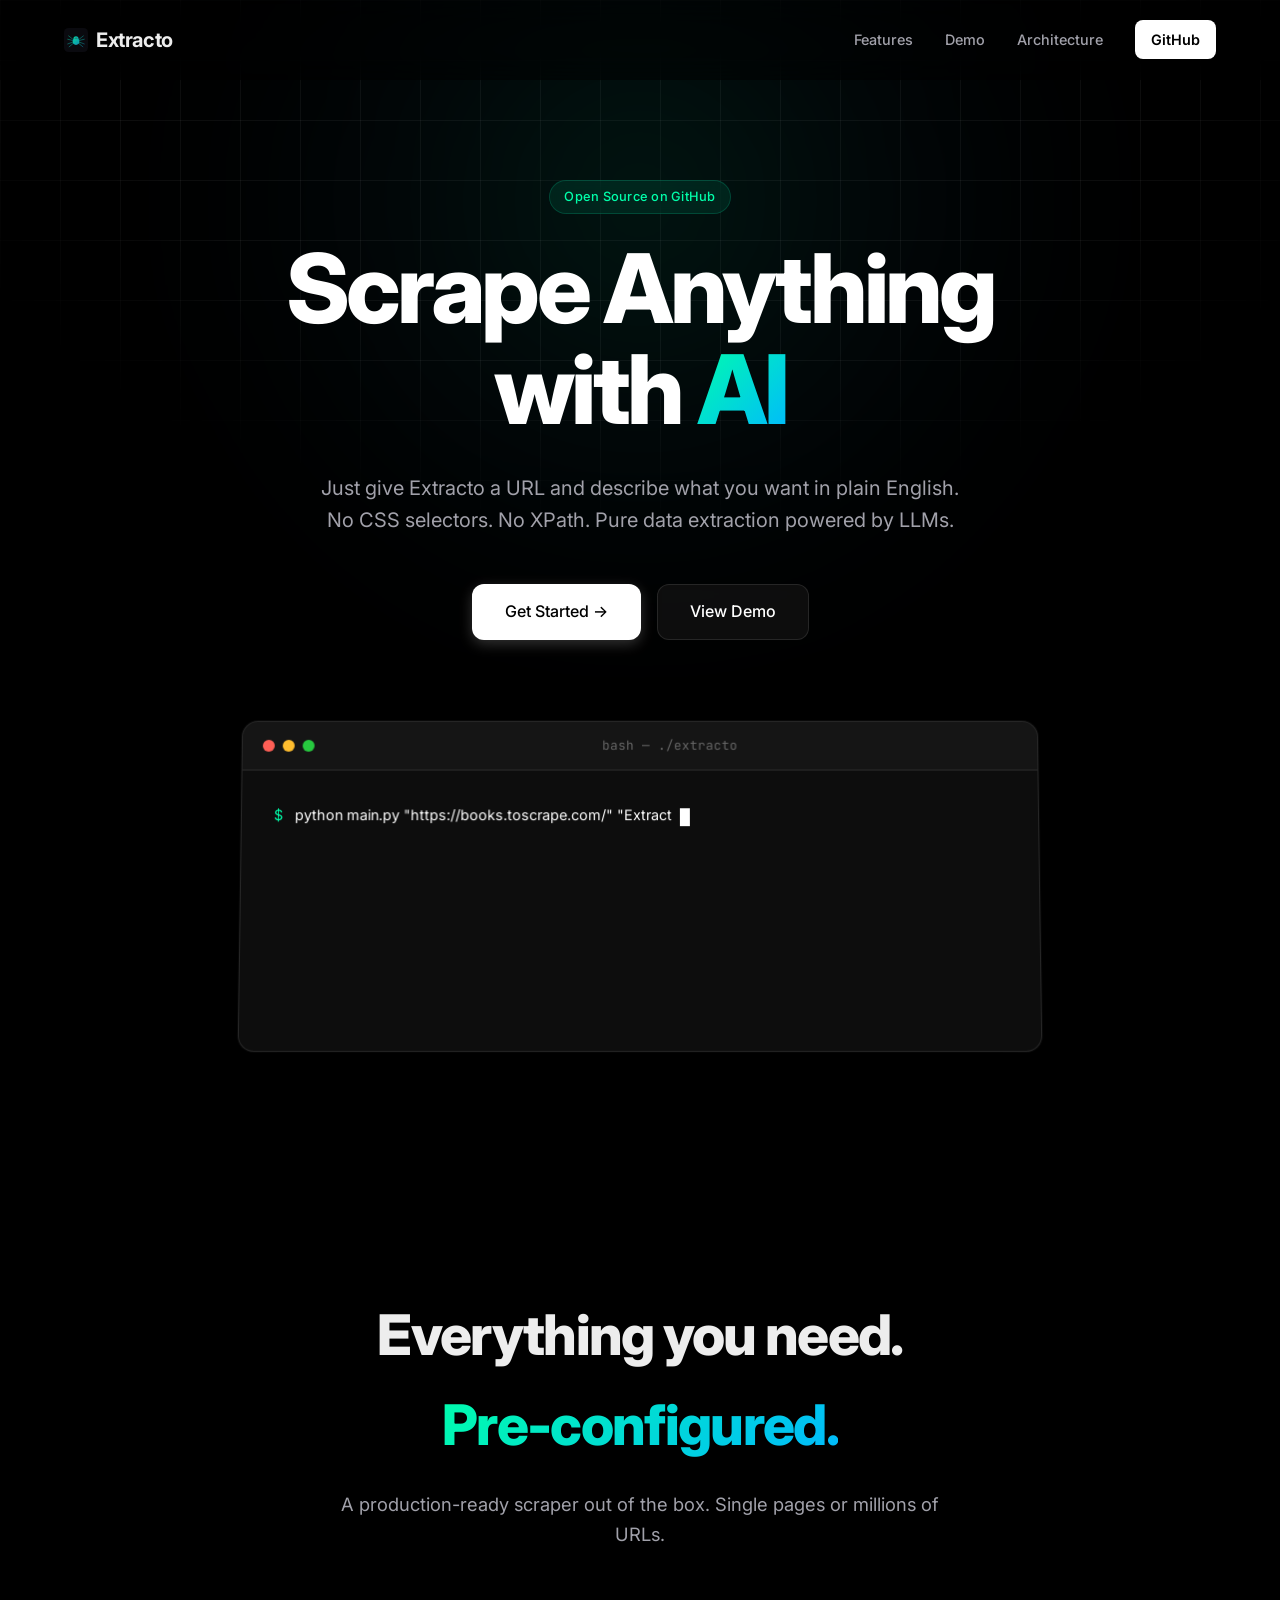
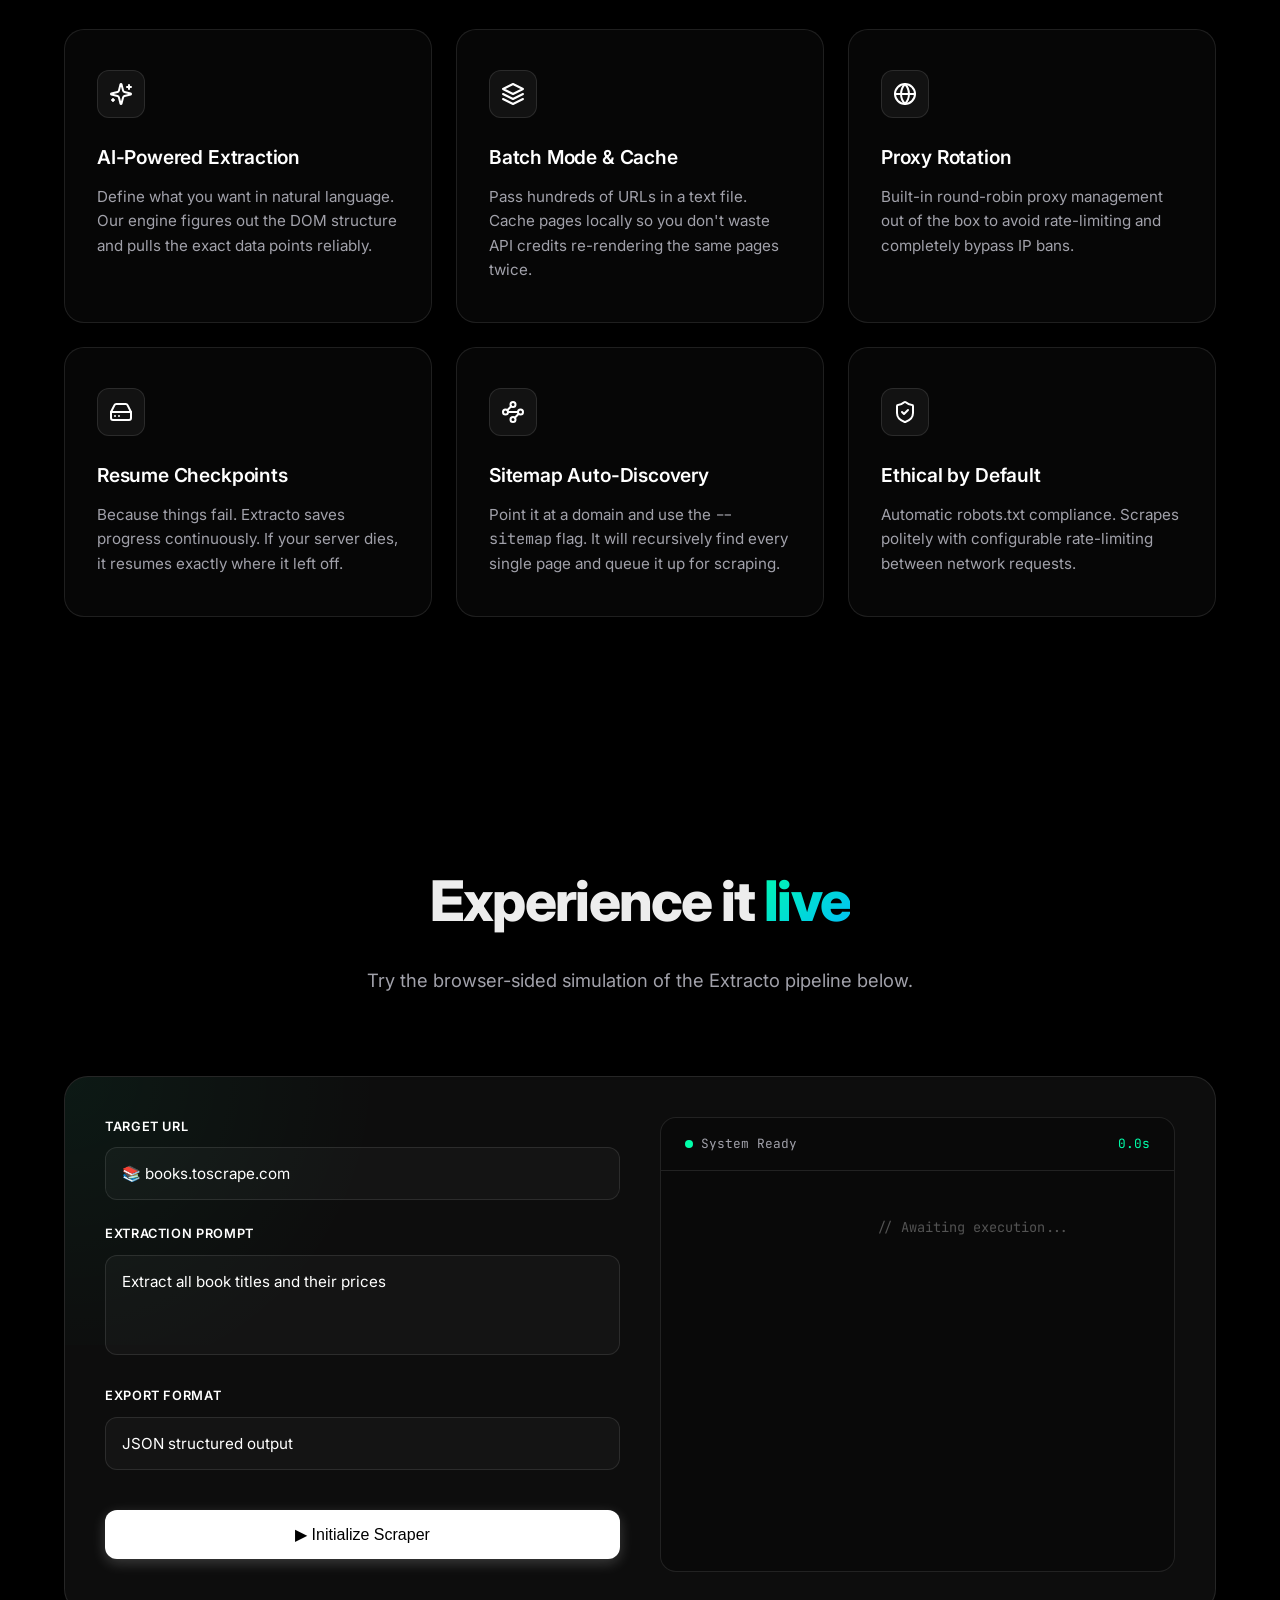
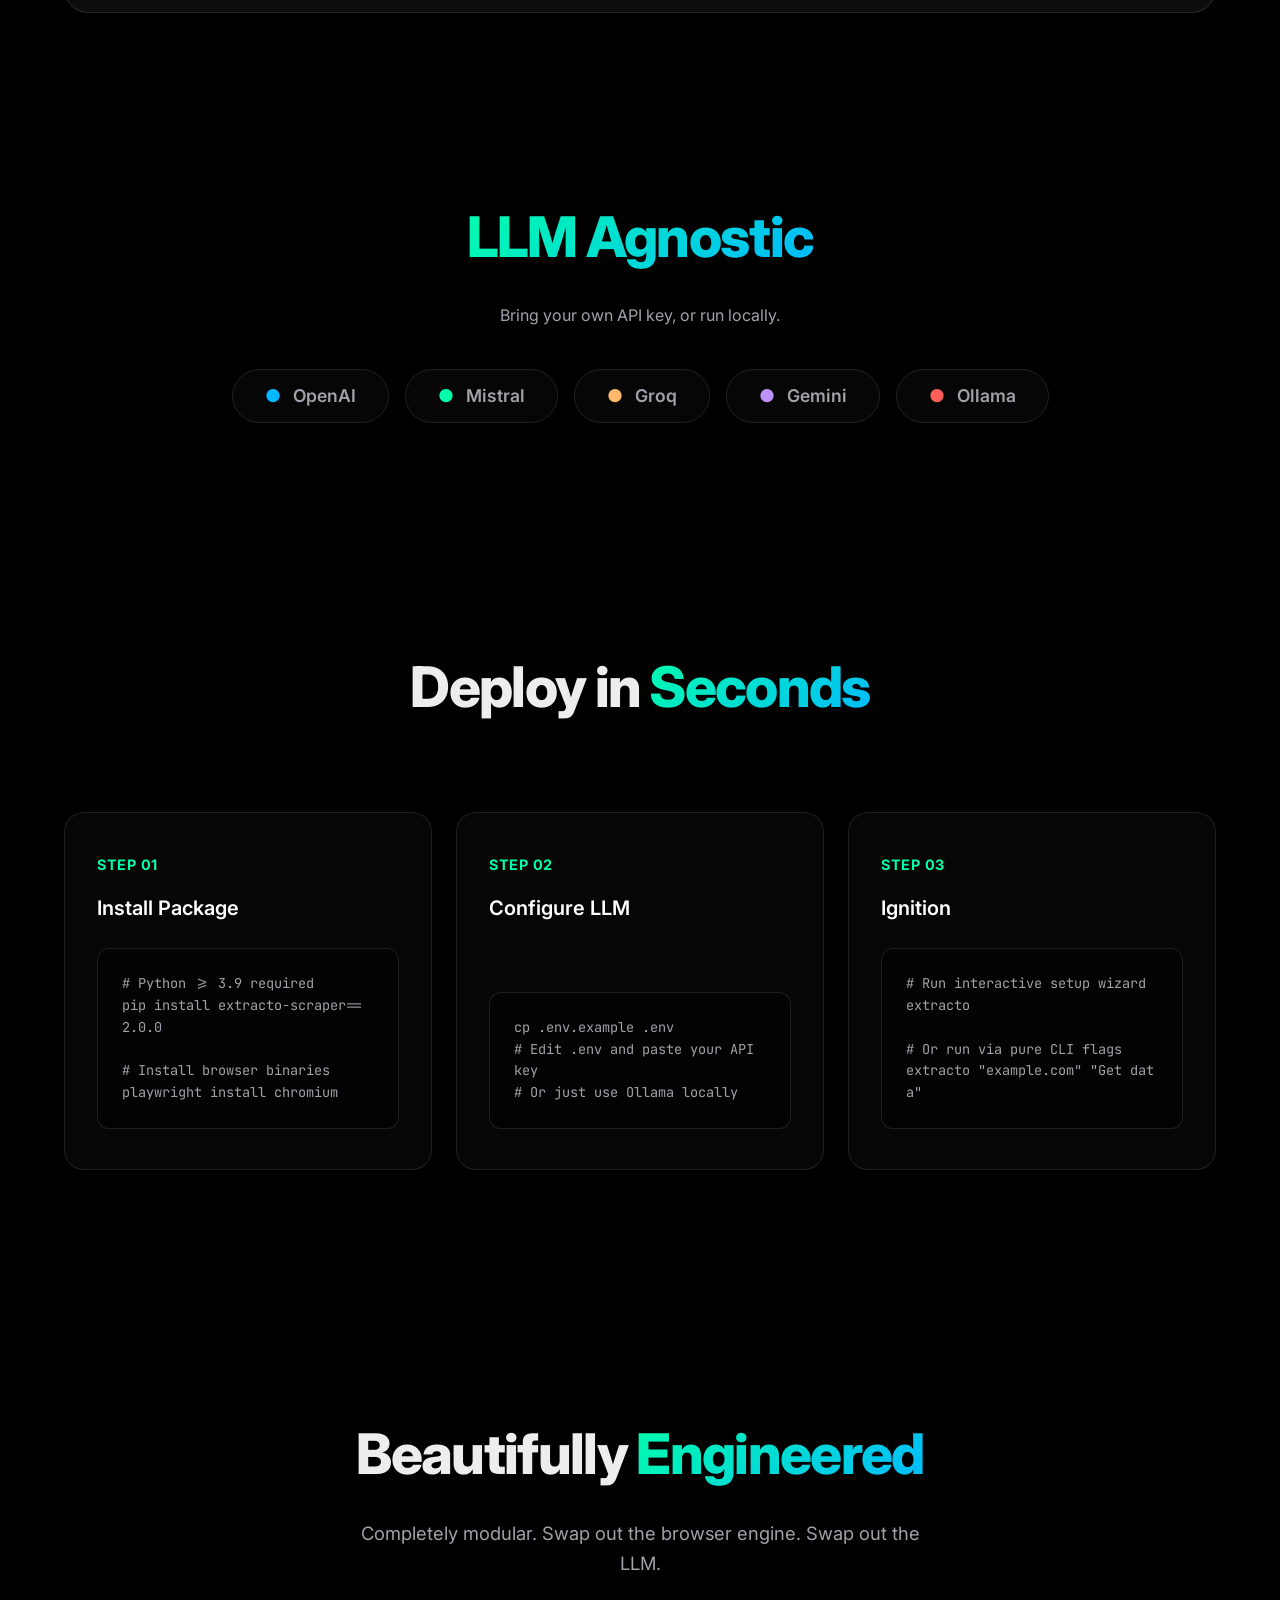
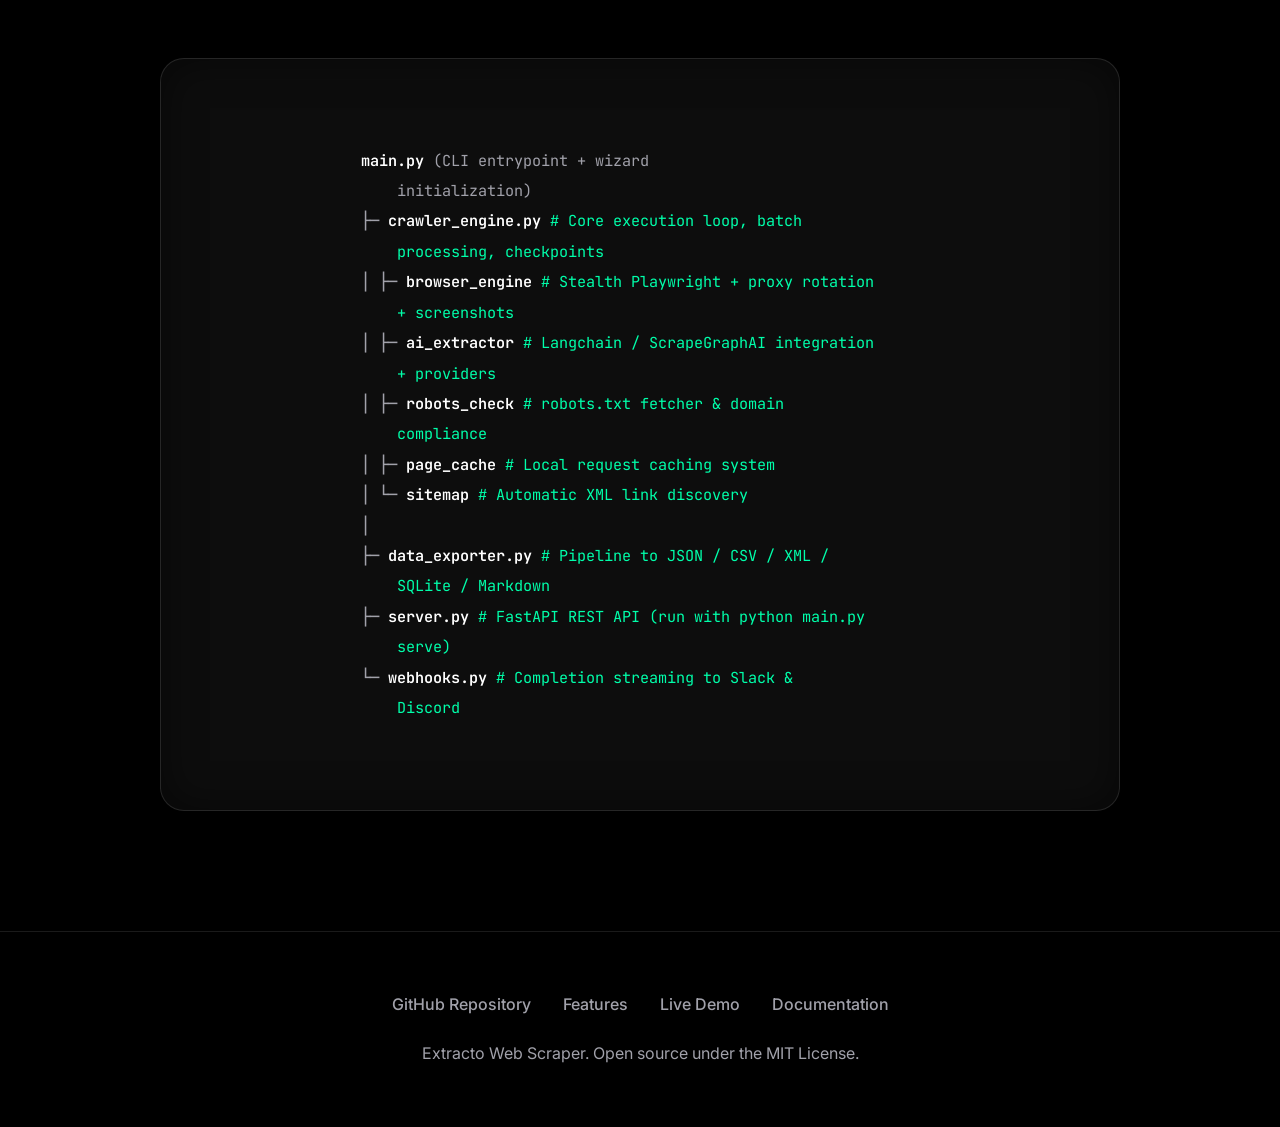
==== docs/index.html @ 662e186b "docs: use exact version pip pin and update PyPI docs" ====
<!DOCTYPE html>
<html lang="en">

<head>
    <meta charset="UTF-8">
    <meta name="viewport" content="width=device-width, initial-scale=1.0">
    <title>Extracto — Scrape Anything with AI</title>
    <meta name="description" content="AI-powered web scraper. Give it a URL and tell it what data you want.">
    <link rel="stylesheet" href="style.css">
    <link rel="icon" href="favicon.svg" type="image/svg+xml">
</head>

<body>

    <!-- Animated BG Matrix -->
    <div class="bg-grid"></div>

    <!-- ═══ NAV ═══ -->
    <nav class="nav" id="nav">
        <div class="container">
            <div class="nav-logo">
                <img src="favicon.svg" alt="Logo">
                Extracto
            </div>
            <div class="nav-links" id="navLinks">
                <a href="#features">Features</a>
                <a href="#playground">Demo</a>
                <a href="#architecture">Architecture</a>
                <a href="https://github.com/nishal21/Extracto" target="_blank" class="nav-cta">GitHub</a>
            </div>
            <button class="nav-mobile" id="navToggle" aria-label="Menu">☰</button>
        </div>
    </nav>

    <!-- ═══ HERO ═══ -->
    <section class="hero">
        <div class="bg-glow"></div>
        <div class="container">
            <div class="badge">Open Source on GitHub</div>
            <h1>Scrape Anything<br>with <span class="gradient-text">AI</span></h1>
            <p class="subtitle">Just give Extracto a URL and describe what you want in plain English. No CSS selectors.
                No XPath. Pure data extraction powered by LLMs.</p>
            <div class="hero-buttons">
                <a href="https://github.com/nishal21/Extracto" class="btn btn-primary" target="_blank">
                    Get Started →
                </a>
                <a href="#playground" class="btn btn-secondary">
                    View Demo
                </a>
            </div>

            <!-- Terminal demo -->
            <div class="terminal-wrap">
                <div class="terminal-bar">
                    <div class="terminal-dot"></div>
                    <div class="terminal-dot"></div>
                    <div class="terminal-dot"></div>
                    <div class="terminal-title">bash — ./extracto</div>
                </div>
                <div class="terminal-body" id="terminalBody">
                    <div><span class="prompt">$</span> <span class="cmd" id="termLine1"></span><span
                            class="cursor"></span></div>
                    <div id="termOutput"></div>
                </div>
            </div>
        </div>
    </section>

    <!-- ═══ FEATURES ═══ -->
    <section id="features">
        <div class="container">
            <div class="section-header">
                <h2>Everything you need. <br><span class="gradient-text">Pre-configured.</span></h2>
                <p>A production-ready scraper out of the box. Single pages or millions of URLs.</p>
            </div>
            <div class="features-grid">
                <div class="feature-card">
                    <div class="feature-icon">
                        <svg xmlns="http://www.w3.org/2000/svg" width="24" height="24" viewBox="0 0 24 24" fill="none"
                            stroke="currentColor" stroke-width="2" stroke-linecap="round" stroke-linejoin="round">
                            <path
                                d="M9.937 15.5A2 2 0 0 0 8.5 14.063l-6.135-1.582a.5.5 0 0 1 0-.962L8.5 9.936A2 2 0 0 0 9.937 8.5l1.582-6.135a.5.5 0 0 1 .963 0L14.063 8.5A2 2 0 0 0 15.5 9.937l6.135 1.581a.5.5 0 0 1 0 .964L15.5 14.063a2 2 0 0 0-1.437 1.437l-1.582 6.135a.5.5 0 0 1-.963 0z" />
                            <path d="M20 3v4" />
                            <path d="M22 5h-4" />
                            <path d="M4 17v2" />
                            <path d="M5 18H3" />
                        </svg>
                    </div>
                    <h3>AI-Powered Extraction</h3>
                    <p>Define what you want in natural language. Our engine figures out the DOM structure and pulls the
                        exact data points reliably.</p>
                </div>
                <div class="feature-card">
                    <div class="feature-icon">
                        <svg xmlns="http://www.w3.org/2000/svg" width="24" height="24" viewBox="0 0 24 24" fill="none"
                            stroke="currentColor" stroke-width="2" stroke-linecap="round" stroke-linejoin="round">
                            <polygon points="12 2 2 7 12 12 22 7 12 2" />
                            <polyline points="2 12 12 17 22 12" />
                            <polyline points="2 17 12 22 22 17" />
                        </svg>
                    </div>
                    <h3>Batch Mode & Cache</h3>
                    <p>Pass hundreds of URLs in a text file. Cache pages locally so you don't waste API credits
                        re-rendering the same pages twice.</p>
                </div>
                <div class="feature-card">
                    <div class="feature-icon">
                        <svg xmlns="http://www.w3.org/2000/svg" width="24" height="24" viewBox="0 0 24 24" fill="none"
                            stroke="currentColor" stroke-width="2" stroke-linecap="round" stroke-linejoin="round">
                            <circle cx="12" cy="12" r="10" />
                            <line x1="2" x2="22" y1="12" y2="12" />
                            <path
                                d="M12 2a15.3 15.3 0 0 1 4 10 15.3 15.3 0 0 1-4 10 15.3 15.3 0 0 1-4-10 15.3 15.3 0 0 1 4-10z" />
                        </svg>
                    </div>
                    <h3>Proxy Rotation</h3>
                    <p>Built-in round-robin proxy management out of the box to avoid rate-limiting and completely bypass
                        IP bans.</p>
                </div>
                <div class="feature-card">
                    <div class="feature-icon">
                        <svg xmlns="http://www.w3.org/2000/svg" width="24" height="24" viewBox="0 0 24 24" fill="none"
                            stroke="currentColor" stroke-width="2" stroke-linecap="round" stroke-linejoin="round">
                            <line x1="22" x2="2" y1="12" y2="12" />
                            <path
                                d="M5.45 5.11 2 12v6a2 2 0 0 0 2 2h16a2 2 0 0 0 2-2v-6l-3.45-6.89A2 2 0 0 0 16.76 4H7.24a2 2 0 0 0-1.79 1.11z" />
                            <line x1="6" x2="6.01" y1="16" y2="16" />
                            <line x1="10" x2="10.01" y1="16" y2="16" />
                        </svg>
                    </div>
                    <h3>Resume Checkpoints</h3>
                    <p>Because things fail. Extracto saves progress continuously. If your server dies, it resumes
                        exactly where it left off.</p>
                </div>
                <div class="feature-card">
                    <div class="feature-icon">
                        <svg xmlns="http://www.w3.org/2000/svg" width="24" height="24" viewBox="0 0 24 24" fill="none"
                            stroke="currentColor" stroke-width="2" stroke-linecap="round" stroke-linejoin="round">
                            <circle cx="12" cy="4.5" r="2.5" />
                            <path d="m10.2 6.3-3.9 3.9" />
                            <circle cx="4.5" cy="12" r="2.5" />
                            <path d="M7 12h10" />
                            <circle cx="19.5" cy="12" r="2.5" />
                            <path d="m13.8 17.7 3.9-3.9" />
                            <circle cx="12" cy="19.5" r="2.5" />
                        </svg>
                    </div>
                    <h3>Sitemap Auto-Discovery</h3>
                    <p>Point it at a domain and use the <code>--sitemap</code> flag. It will recursively find every
                        single page and queue it up for scraping.</p>
                </div>
                <div class="feature-card">
                    <div class="feature-icon">
                        <svg xmlns="http://www.w3.org/2000/svg" width="24" height="24" viewBox="0 0 24 24" fill="none"
                            stroke="currentColor" stroke-width="2" stroke-linecap="round" stroke-linejoin="round">
                            <path
                                d="M20 13c0 5-3.5 7.5-7.66 8.95a1 1 0 0 1-.67-.01C7.5 20.5 4 18 4 13V6a1 1 0 0 1 1-1c2 0 4.5-1.2 6.24-2.72a1.17 1.17 0 0 1 1.52 0C14.51 3.81 17 5 19 5a1 1 0 0 1 1 1z" />
                            <path d="m9 12 2 2 4-4" />
                        </svg>
                    </div>
                    <h3>Ethical by Default</h3>
                    <p>Automatic robots.txt compliance. Scrapes politely with configurable rate-limiting between network
                        requests.</p>
                </div>
            </div>
        </div>
    </section>

    <!-- ═══ PLAYGROUND ═══ -->
    <section id="playground">
        <div class="container">
            <div class="section-header">
                <h2>Experience it <span class="gradient-text">live</span></h2>
                <p>Try the browser-sided simulation of the Extracto pipeline below.</p>
            </div>
            <div class="playground-wrap">
                <div class="playground-input">
                    <label>Target URL</label>
                    <select id="demoUrl">
                        <option value="books">📚 books.toscrape.com</option>
                        <option value="news">📰 news.ycombinator.com</option>
                        <option value="quotes">💬 quotes.toscrape.com</option>
                    </select>
                    <label>Extraction Prompt</label>
                    <textarea id="demoPrompt">Extract all book titles and their prices</textarea>
                    <label>Export Format</label>
                    <select id="demoFormat">
                        <option value="json">JSON structured output</option>
                        <option value="csv">Standard CSV</option>
                        <option value="table">ASCII Table</option>
                    </select>
                    <button class="btn btn-primary" style="width:100%; margin-top: 16px;" id="demoRun">
                        ▶ Initialize Scraper
                    </button>
                </div>
                <div class="playground-output">
                    <div class="playground-output-bar">
                        <span style="display:flex;align-items:center;"><span class="status-dot ready"
                                id="statusDot"></span> <span id="statusText">System Ready</span></span>
                        <span id="demoTimer" style="color:#00ffaa;">0.0s</span>
                    </div>
                    <div class="playground-output-body" id="demoOutput">
                        <span style="color: rgba(255,255,255,0.3)">// Awaiting execution...</span>
                    </div>
                </div>
            </div>
        </div>
    </section>

    <!-- ═══ PROVIDERS ═══ -->
    <section id="providers" style="padding: 60px 0 100px;">
        <div class="container">
            <div class="section-header" style="margin-bottom: 40px;">
                <h2><span class="gradient-text">LLM Agnostic</span></h2>
                <p style="font-size:1rem;">Bring your own API key, or run locally.</p>
            </div>
            <div class="providers-grid">
                <div class="provider-card"><span style="color:#00b8ff">●</span> OpenAI</div>
                <div class="provider-card"><span style="color:#00ffaa">●</span> Mistral</div>
                <div class="provider-card"><span style="color:#ffb86c">●</span> Groq</div>
                <div class="provider-card"><span style="color:#bd93f9">●</span> Gemini</div>
                <div class="provider-card"><span style="color:#ff5f56">●</span> Ollama</div>
            </div>
        </div>
    </section>

    <!-- ═══ INSTALL ═══ -->
    <section id="install">
        <div class="container">
            <div class="section-header">
                <h2>Deploy in <span class="gradient-text">Seconds</span></h2>
            </div>
            <div class="install-steps">
                <div class="install-step">
                    <div class="step-number">Step 01</div>
                    <h4>Install Package</h4>
                    <pre># Python >= 3.9 required
pip install extracto-scraper==2.0.0

# Install browser binaries
playwright install chromium</pre>
                </div>
                <div class="install-step">
                    <div class="step-number">Step 02</div>
                    <h4>Configure LLM</h4>
                    <pre>cp .env.example .env
# Edit .env and paste your API key
# Or just use Ollama locally</pre>
                </div>
                <div class="install-step">
                    <div class="step-number">Step 03</div>
                    <h4>Ignition</h4>
                    <pre># Run interactive setup wizard
extracto

# Or run via pure CLI flags
extracto "example.com" "Get data"</pre>
                </div>
            </div>
        </div>
    </section>

    <!-- ═══ ARCHITECTURE ═══ -->
    <section id="architecture">
        <div class="container">
            <div class="section-header">
                <h2>Beautifully <span class="gradient-text">Engineered</span></h2>
                <p>Completely modular. Swap out the browser engine. Swap out the LLM.</p>
            </div>
            <div class="arch-diagram">
                <span class="module">main.py</span> <span style="color:var(--text-dim)">(CLI entrypoint + wizard
                    initialization)</span>
                ├─ <span class="module">crawler_engine.py</span> <span class="desc"># Core execution loop, batch
                    processing, checkpoints</span>
                │ ├─ <span class="module">browser_engine</span> <span class="desc"># Stealth Playwright + proxy rotation
                    + screenshots</span>
                │ ├─ <span class="module">ai_extractor</span> <span class="desc"># Langchain / ScrapeGraphAI integration
                    + providers</span>
                │ ├─ <span class="module">robots_check</span> <span class="desc"># robots.txt fetcher & domain
                    compliance</span>
                │ ├─ <span class="module">page_cache</span> <span class="desc"># Local request caching system</span>
                │ └─ <span class="module">sitemap</span> <span class="desc"># Automatic XML link discovery</span>
                │
                ├─ <span class="module">data_exporter.py</span> <span class="desc"># Pipeline to JSON / CSV / XML /
                    SQLite / Markdown</span>
                ├─ <span class="module">server.py</span> <span class="desc"># FastAPI REST API (run with python main.py
                    serve)</span>
                └─ <span class="module">webhooks.py</span> <span class="desc"># Completion streaming to Slack &
                    Discord</span>
            </div>
        </div>
    </section>

    <!-- ═══ FOOTER ═══ -->
    <footer class="footer">
        <div class="container">
            <div class="footer-links">
                <a href="https://github.com/nishal21/Extracto" target="_blank">GitHub Repository</a>
                <a href="#features">Features</a>
                <a href="#playground">Live Demo</a>
                <a href="#install">Documentation</a>
            </div>
            <p>Extracto Web Scraper. Open source under the MIT License.</p>
        </div>
    </footer>

    <script src="app.js"></script>
</body>

</html>
---- docs/style.css ----
/* ═══════════════════════════════════════════════════════
   Extracto — Breathtaking Premium Design
   Absolute top-tier aesthetic (Stripe/Vercel inspired)
   ═══════════════════════════════════════════════════════ */

@import url('https://fonts.googleapis.com/css2?family=Inter:wght@300;400;500;600;700;800;900&family=JetBrains+Mono:wght@400;500;600&display=swap');

/* ── Reset ─────────────────────────────────────────── */
*,
*::before,
*::after {
  box-sizing: border-box;
  margin: 0;
  padding: 0;
}

html {
  scroll-behavior: smooth;
  scroll-padding-top: 100px;
}

body {
  font-family: 'Inter', -apple-system, BlinkMacSystemFont, sans-serif;
  background-color: #000;
  color: #ededed;
  line-height: 1.6;
  overflow-x: hidden;
  -webkit-font-smoothing: antialiased;
  -moz-osx-font-smoothing: grayscale;
}

/* ── Animated Background ───────────────────────────── */
.bg-grid {
  position: absolute;
  top: 0;
  left: 0;
  right: 0;
  bottom: 0;
  background-image:
    linear-gradient(to right, rgba(255, 255, 255, 0.05) 1px, transparent 1px),
    linear-gradient(to bottom, rgba(255, 255, 255, 0.05) 1px, transparent 1px);
  background-size: 60px 60px;
  mask-image: radial-gradient(ellipse 60% 60% at 50% 0%, #000 70%, transparent 100%);
  -webkit-mask-image: radial-gradient(ellipse 60% 60% at 50% 0%, #000 70%, transparent 100%);
  z-index: -1;
  pointer-events: none;
}

.bg-glow {
  position: absolute;
  top: -200px;
  left: 50%;
  transform: translateX(-50%);
  width: 1000px;
  height: 800px;
  background: radial-gradient(circle, rgba(6, 214, 160, 0.12), rgba(17, 138, 178, 0.05), transparent 70%);
  filter: blur(80px);
  z-index: -1;
  pointer-events: none;
}

/* ── Typography & Variables ────────────────────────── */
:root {
  --cyan: #06d6a0;
  --cyan-dim: rgba(6, 214, 160, 0.15);
  --blue: #118ab2;
  --border: rgba(255, 255, 255, 0.1);
  --border-hover: rgba(255, 255, 255, 0.2);
  --surface: rgba(10, 10, 10, 0.6);
  --surface-solid: #0d0d0d;
  --text: #ffffff;
  --text-dim: #a1a1aa;
  --max-w: 1200px;
  --gradient: linear-gradient(135deg, #00ffaa 0%, #00b8ff 100%);
}

a {
  color: inherit;
  text-decoration: none;
}

code,
pre {
  font-family: 'JetBrains Mono', monospace;
}

.container {
  max-width: var(--max-w);
  margin: 0 auto;
  padding: 0 24px;
  position: relative;
}

.gradient-text {
  background: var(--gradient);
  -webkit-background-clip: text;
  -webkit-text-fill-color: transparent;
  background-clip: text;
  display: inline-block;
}

.badge {
  display: inline-flex;
  align-items: center;
  padding: 6px 14px;
  border-radius: 999px;
  font-size: 0.8rem;
  font-weight: 500;
  letter-spacing: 0.02em;
  background: rgba(6, 214, 160, 0.1);
  color: #00ffaa;
  border: 1px solid rgba(6, 214, 160, 0.2);
  backdrop-filter: blur(10px);
  margin-bottom: 24px;
}

/* ── Nav ───────────────────────────────────────────── */
.nav {
  position: fixed;
  top: 0;
  left: 0;
  right: 0;
  z-index: 100;
  padding: 20px 0;
  background: rgba(0, 0, 0, 0.5);
  backdrop-filter: blur(16px);
  -webkit-backdrop-filter: blur(16px);
  border-bottom: 1px solid transparent;
  transition: all 0.3s ease;
}

.nav.scrolled {
  padding: 16px 0;
  border-bottom: 1px solid var(--border);
  background: rgba(0, 0, 0, 0.8);
}

.nav .container {
  display: flex;
  align-items: center;
  justify-content: space-between;
}

.nav-logo {
  font-size: 1.25rem;
  font-weight: 700;
  letter-spacing: -0.02em;
  display: flex;
  align-items: center;
  gap: 8px;
}

.nav-logo img {
  width: 24px;
  height: 24px;
}

.nav-links {
  display: flex;
  gap: 32px;
  align-items: center;
}

.nav-links a {
  font-size: 0.9rem;
  font-weight: 500;
  color: var(--text-dim);
  transition: color 0.2s;
}

.nav-links a:hover {
  color: var(--text);
}

.nav-cta {
  padding: 8px 16px !important;
  border-radius: 8px !important;
  background: #fff !important;
  color: #000 !important;
  font-weight: 600 !important;
  transition: transform 0.2s, background 0.2s !important;
}

.nav-cta:hover {
  transform: translateY(-1px) !important;
  background: #e0e0e0 !important;
}

.nav-mobile {
  display: none;
  background: none;
  border: none;
  color: #fff;
  font-size: 1.5rem;
  cursor: pointer;
}

/* ── Hero ──────────────────────────────────────────── */
.hero {
  padding: 180px 0 120px;
  text-align: center;
  position: relative;
}

.hero h1 {
  font-size: clamp(3.5rem, 8vw, 6rem);
  font-weight: 800;
  letter-spacing: -0.04em;
  line-height: 1.05;
  margin-bottom: 32px;
  color: #fff;
}

.hero .subtitle {
  font-size: 1.25rem;
  color: var(--text-dim);
  max-width: 650px;
  margin: 0 auto 48px;
  line-height: 1.6;
}

.hero-buttons {
  display: flex;
  gap: 16px;
  justify-content: center;
  flex-wrap: wrap;
}

.btn {
  display: inline-flex;
  align-items: center;
  justify-content: center;
  gap: 8px;
  padding: 14px 32px;
  border-radius: 12px;
  font-size: 1rem;
  font-weight: 500;
  cursor: pointer;
  border: 1px solid transparent;
  transition: all 0.2s;
}

.btn-primary {
  background: #fff;
  color: #000;
  box-shadow: 0 4px 14px rgba(255, 255, 255, 0.2);
}

.btn-primary:hover {
  background: #e0e0e0;
  transform: translateY(-1px);
}

.btn-secondary {
  background: rgba(255, 255, 255, 0.05);
  color: #fff;
  border: 1px solid var(--border);
  backdrop-filter: blur(8px);
}

.btn-secondary:hover {
  background: rgba(255, 255, 255, 0.1);
  border-color: var(--border-hover);
}

/* ── Terminal Animation ────────────────────────────── */
.terminal-wrap {
  text-align: left;
  max-width: 800px;
  margin: 80px auto 0;
  border-radius: 16px;
  overflow: hidden;
  border: 1px solid var(--border);
  background: #0d0d0d;
  box-shadow: 0 20px 60px rgba(0, 0, 0, 0.8), 0 0 0 1px rgba(255, 255, 255, 0.05);
  transform: perspective(1000px) rotateX(2deg);
  transition: transform 0.5s ease;
}

.terminal-wrap:hover {
  transform: perspective(1000px) rotateX(0deg);
}

.terminal-bar {
  background: rgba(255, 255, 255, 0.03);
  border-bottom: 1px solid var(--border);
  padding: 14px 20px;
  display: flex;
  align-items: center;
  gap: 8px;
}

.terminal-dot {
  width: 12px;
  height: 12px;
  border-radius: 50%;
}

.terminal-dot:nth-child(1) {
  background: #ff5f56;
}

.terminal-dot:nth-child(2) {
  background: #ffbd2e;
}

.terminal-dot:nth-child(3) {
  background: #27c93f;
}

.terminal-title {
  flex: 1;
  text-align: center;
  font-size: 0.8rem;
  color: #666;
  font-family: 'JetBrains Mono', monospace;
}

.terminal-body {
  padding: 32px;
  font-size: 0.9rem;
  line-height: 1.8;
  height: 280px;
  overflow: hidden;
  color: #a1a1aa;
}

.terminal-body .prompt {
  color: #00ffaa;
  margin-right: 8px;
}

.terminal-body .cmd {
  color: #fff;
}

.terminal-body .success {
  color: #00ffaa;
}

.cursor {
  display: inline-block;
  width: 10px;
  height: 18px;
  background: #fff;
  animation: blink 1s step-end infinite;
  vertical-align: middle;
  margin-left: 4px;
}

@keyframes blink {
  50% {
    opacity: 0;
  }
}

/* ── Section Base ──────────────────────────────────── */
section {
  padding: 120px 0;
  position: relative;
}

.section-header {
  text-align: center;
  margin-bottom: 80px;
}

.section-header h2 {
  font-size: clamp(2rem, 5vw, 3.5rem);
  font-weight: 800;
  letter-spacing: -0.03em;
  margin-bottom: 20px;
}

.section-header p {
  font-size: 1.15rem;
  color: var(--text-dim);
  max-width: 600px;
  margin: 0 auto;
}

/* ── Features Grid ─────────────────────────────────── */
.features-grid {
  display: grid;
  grid-template-columns: repeat(auto-fill, minmax(320px, 1fr));
  gap: 24px;
}

.feature-card {
  background: var(--surface);
  border: 1px solid var(--border);
  border-radius: 20px;
  padding: 40px 32px;
  transition: all 0.4s cubic-bezier(0.16, 1, 0.3, 1);
  position: relative;
  overflow: hidden;
  backdrop-filter: blur(10px);
}

.feature-card::before {
  content: '';
  position: absolute;
  top: 0;
  left: 0;
  right: 0;
  height: 1px;
  background: linear-gradient(90deg, transparent, rgba(255, 255, 255, 0.2), transparent);
  opacity: 0;
  transition: opacity 0.4s;
}

.feature-card:hover {
  transform: translateY(-4px);
  border-color: var(--border-hover);
  background: rgba(20, 20, 20, 0.8);
}

.feature-card:hover::before {
  opacity: 1;
}

.feature-icon {
  width: 48px;
  height: 48px;
  border-radius: 12px;
  background: rgba(255, 255, 255, 0.05);
  border: 1px solid var(--border);
  display: flex;
  align-items: center;
  justify-content: center;
  font-size: 1.5rem;
  margin-bottom: 24px;
  color: #fff;
}

.feature-card h3 {
  font-size: 1.2rem;
  font-weight: 600;
  margin-bottom: 12px;
  color: #fff;
  letter-spacing: -0.01em;
}

.feature-card p {
  font-size: 0.95rem;
  color: var(--text-dim);
}

/* ── Playground ────────────────────────────────────── */
.playground-wrap {
  background: #0d0d0d;
  border: 1px solid var(--border);
  border-radius: 24px;
  padding: 40px;
  box-shadow: 0 30px 60px rgba(0, 0, 0, 0.5);
  display: grid;
  grid-template-columns: 1fr 1fr;
  gap: 40px;
  position: relative;
  overflow: hidden;
}

.playground-wrap::before {
  content: '';
  position: absolute;
  top: -50%;
  left: -50%;
  width: 100%;
  height: 100%;
  background: radial-gradient(circle, rgba(0, 255, 170, 0.05), transparent 50%);
  z-index: 0;
  pointer-events: none;
}

.playground-input,
.playground-output {
  position: relative;
  z-index: 1;
}

.playground-input label {
  display: block;
  font-size: 0.8rem;
  font-weight: 600;
  color: #fff;
  margin-bottom: 10px;
  text-transform: uppercase;
  letter-spacing: 0.05em;
}

.playground-input input,
.playground-input textarea,
.playground-input select {
  width: 100%;
  background: rgba(255, 255, 255, 0.03);
  border: 1px solid var(--border);
  color: #fff;
  border-radius: 12px;
  padding: 16px;
  font-family: inherit;
  font-size: 0.95rem;
  margin-bottom: 24px;
  transition: border-color 0.2s, background 0.2s;
  outline: none;
}

.playground-input input:focus,
.playground-input textarea:focus,
.playground-input select:focus {
  border-color: #00b8ff;
  background: rgba(255, 255, 255, 0.05);
}

.playground-input select {
  cursor: pointer;
  appearance: none;
}

.playground-input textarea {
  min-height: 100px;
  resize: none;
}

.playground-output {
  background: rgba(0, 0, 0, 0.3);
  border: 1px solid var(--border);
  border-radius: 16px;
  display: flex;
  flex-direction: column;
}

.playground-output-bar {
  padding: 16px 24px;
  border-bottom: 1px solid var(--border);
  display: flex;
  justify-content: space-between;
  align-items: center;
  font-family: 'JetBrains Mono', monospace;
  font-size: 0.8rem;
  color: var(--text-dim);
}

.playground-output-body {
  flex: 1;
  padding: 24px;
  font-family: 'JetBrains Mono', monospace;
  font-size: 0.85rem;
  overflow: auto;
  min-height: 400px;
  white-space: pre-wrap;
}

.status-dot {
  width: 8px;
  height: 8px;
  border-radius: 50%;
  display: inline-block;
  margin-right: 8px;
}

.status-dot.ready {
  background: #00ffaa;
}

.status-dot.running {
  background: #ffbd2e;
  animation: pulse 1s infinite;
}

.json-key {
  color: #ffb86c;
}

.json-string {
  color: #f1fa8c;
}

.json-number {
  color: #bd93f9;
}

/* ── Providers ─────────────────────────────────────── */
.providers-grid {
  display: flex;
  flex-wrap: wrap;
  justify-content: center;
  gap: 16px;
  align-items: center;
}

.provider-card {
  background: var(--surface);
  border: 1px solid var(--border);
  border-radius: 999px;
  padding: 12px 32px;
  font-size: 1.1rem;
  font-weight: 600;
  color: var(--text-dim);
  transition: all 0.3s;
  display: flex;
  align-items: center;
  gap: 12px;
}

.provider-card:hover {
  color: #fff;
  border-color: rgba(255, 255, 255, 0.3);
  transform: translateY(-2px);
  background: rgba(255, 255, 255, 0.05);
}

/* ── Install Steps ─────────────────────────────────── */
.install-steps {
  display: grid;
  grid-template-columns: repeat(3, 1fr);
  gap: 24px;
}

.install-step {
  background: var(--surface);
  border: 1px solid var(--border);
  border-radius: 20px;
  padding: 40px 32px;
  position: relative;
  display: flex;
  flex-direction: column;
}

.step-number {
  color: #00ffaa;
  font-size: 0.9rem;
  font-weight: 700;
  margin-bottom: 16px;
  text-transform: uppercase;
  letter-spacing: 0.05em;
}

.install-step h4 {
  font-size: 1.25rem;
  font-weight: 600;
  margin-bottom: 24px;
  color: #fff;
}

.install-step pre {
  background: rgba(0, 0, 0, 0.4);
  border: 1px solid var(--border);
  border-radius: 12px;
  padding: 24px;
  font-size: 0.85rem;
  color: #a1a1aa;
  overflow-x: hidden;
  white-space: pre-wrap;
  word-break: break-all;
  line-height: 1.6;
  margin-top: auto;
}

/* ── Architecture ──────────────────────────────────── */
.arch-diagram {
  background: #0d0d0d;
  border: 1px solid var(--border);
  border-radius: 24px;
  padding: 56px;
  font-size: 0.95rem;
  line-height: 2;
  color: var(--text-dim);
  margin: 40px auto 0;
  max-width: 960px;
  overflow-x: auto;
  box-shadow: inset 0 0 40px rgba(0, 0, 0, 0.5);
  white-space: pre;
  font-family: 'JetBrains Mono', monospace;
}

.arch-diagram .module {
  color: #fff;
  font-weight: 600;
}

.arch-diagram .desc {
  color: #00ffaa;
}

/* ── Footer ────────────────────────────────────────── */
.footer {
  border-top: 1px solid var(--border);
  padding: 60px 0;
  text-align: center;
  color: var(--text-dim);
}

.footer-links {
  display: flex;
  justify-content: center;
  gap: 32px;
  margin-bottom: 24px;
}

.footer-links a {
  font-weight: 500;
  transition: color 0.2s;
}

.footer-links a:hover {
  color: #fff;
}

/* ── Responsive ────────────────────────────────────── */
@media (max-width: 900px) {
  .playground-wrap {
    grid-template-columns: 1fr;
  }

  .install-steps {
    grid-template-columns: 1fr;
  }
}

@media (max-width: 768px) {
  .hero {
    padding: 140px 0 80px;
  }

  .nav-links {
    display: none;
  }

  .nav-mobile {
    display: block;
  }

  .nav-links.open {
    display: flex;
    flex-direction: column;
    position: absolute;
    top: 100%;
    left: 0;
    right: 0;
    background: #000;
    padding: 24px;
    border-bottom: 1px solid var(--border);
    gap: 20px;
  }
}
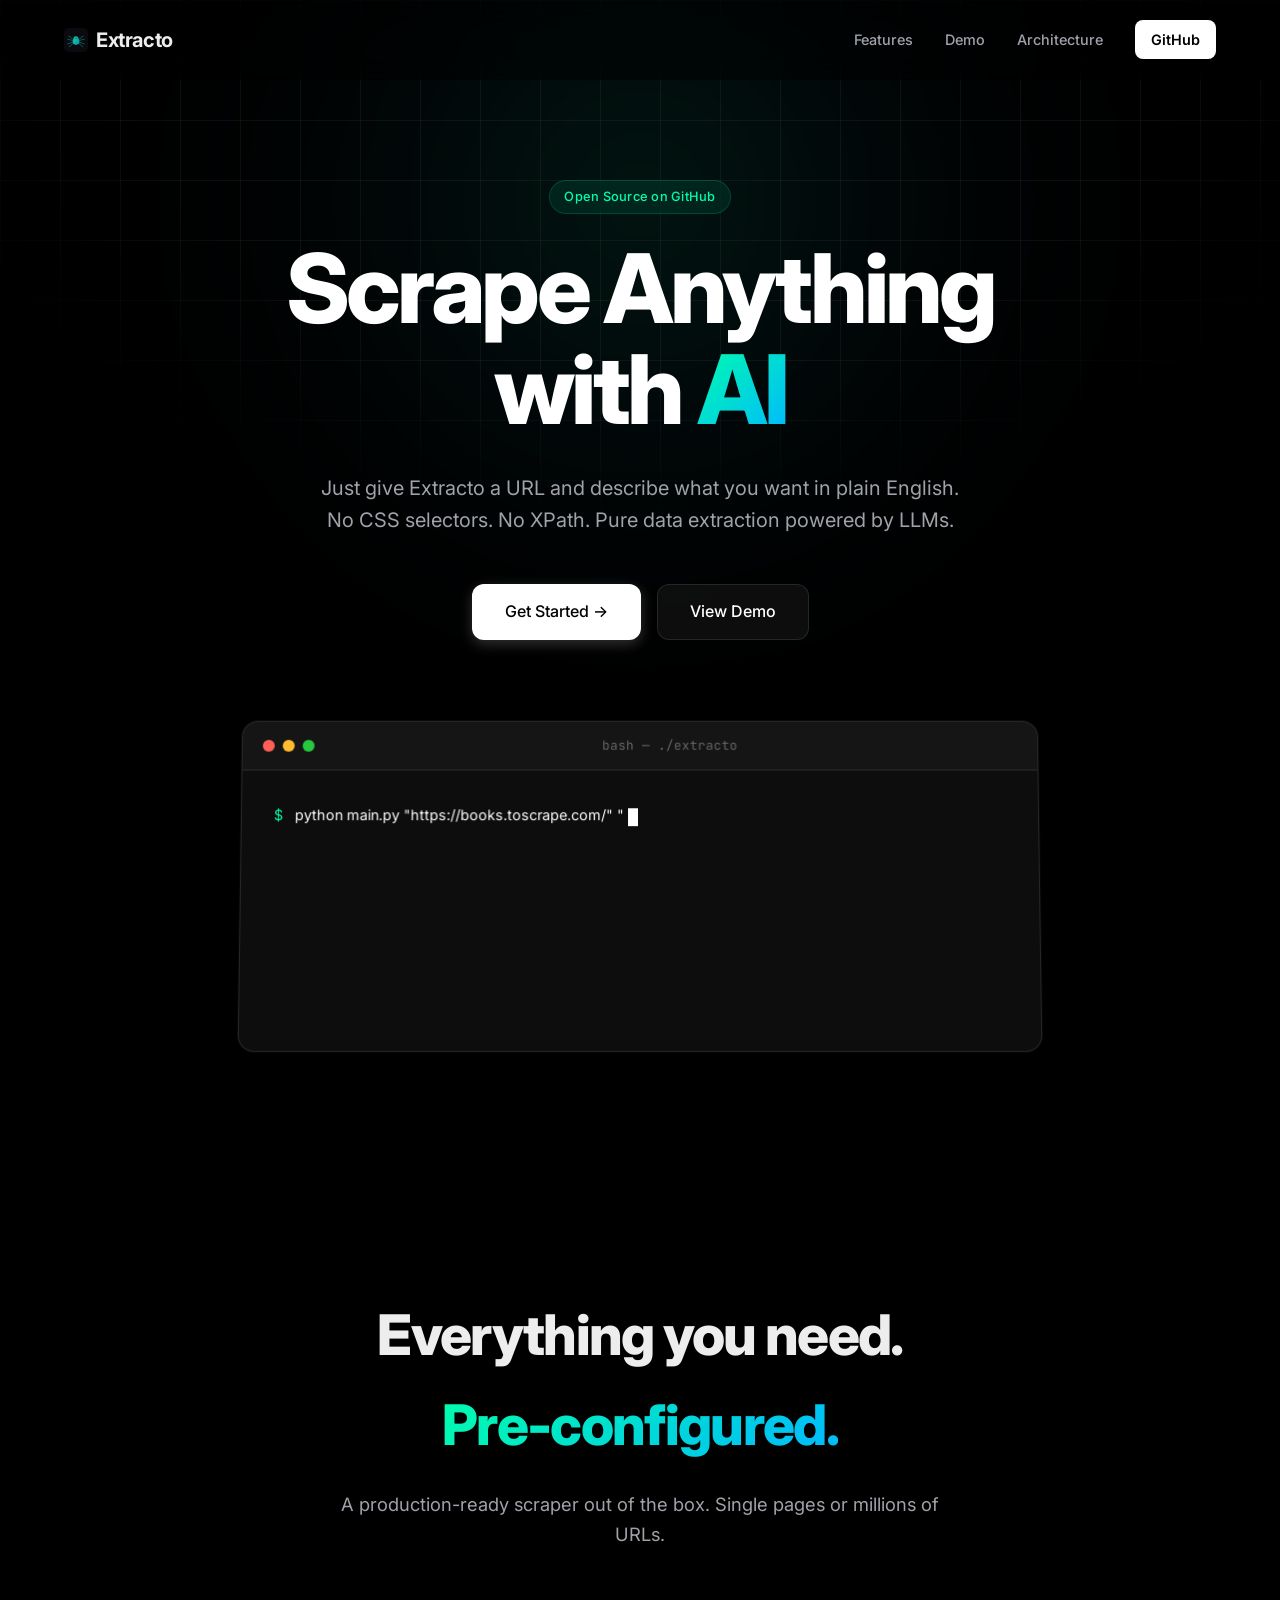
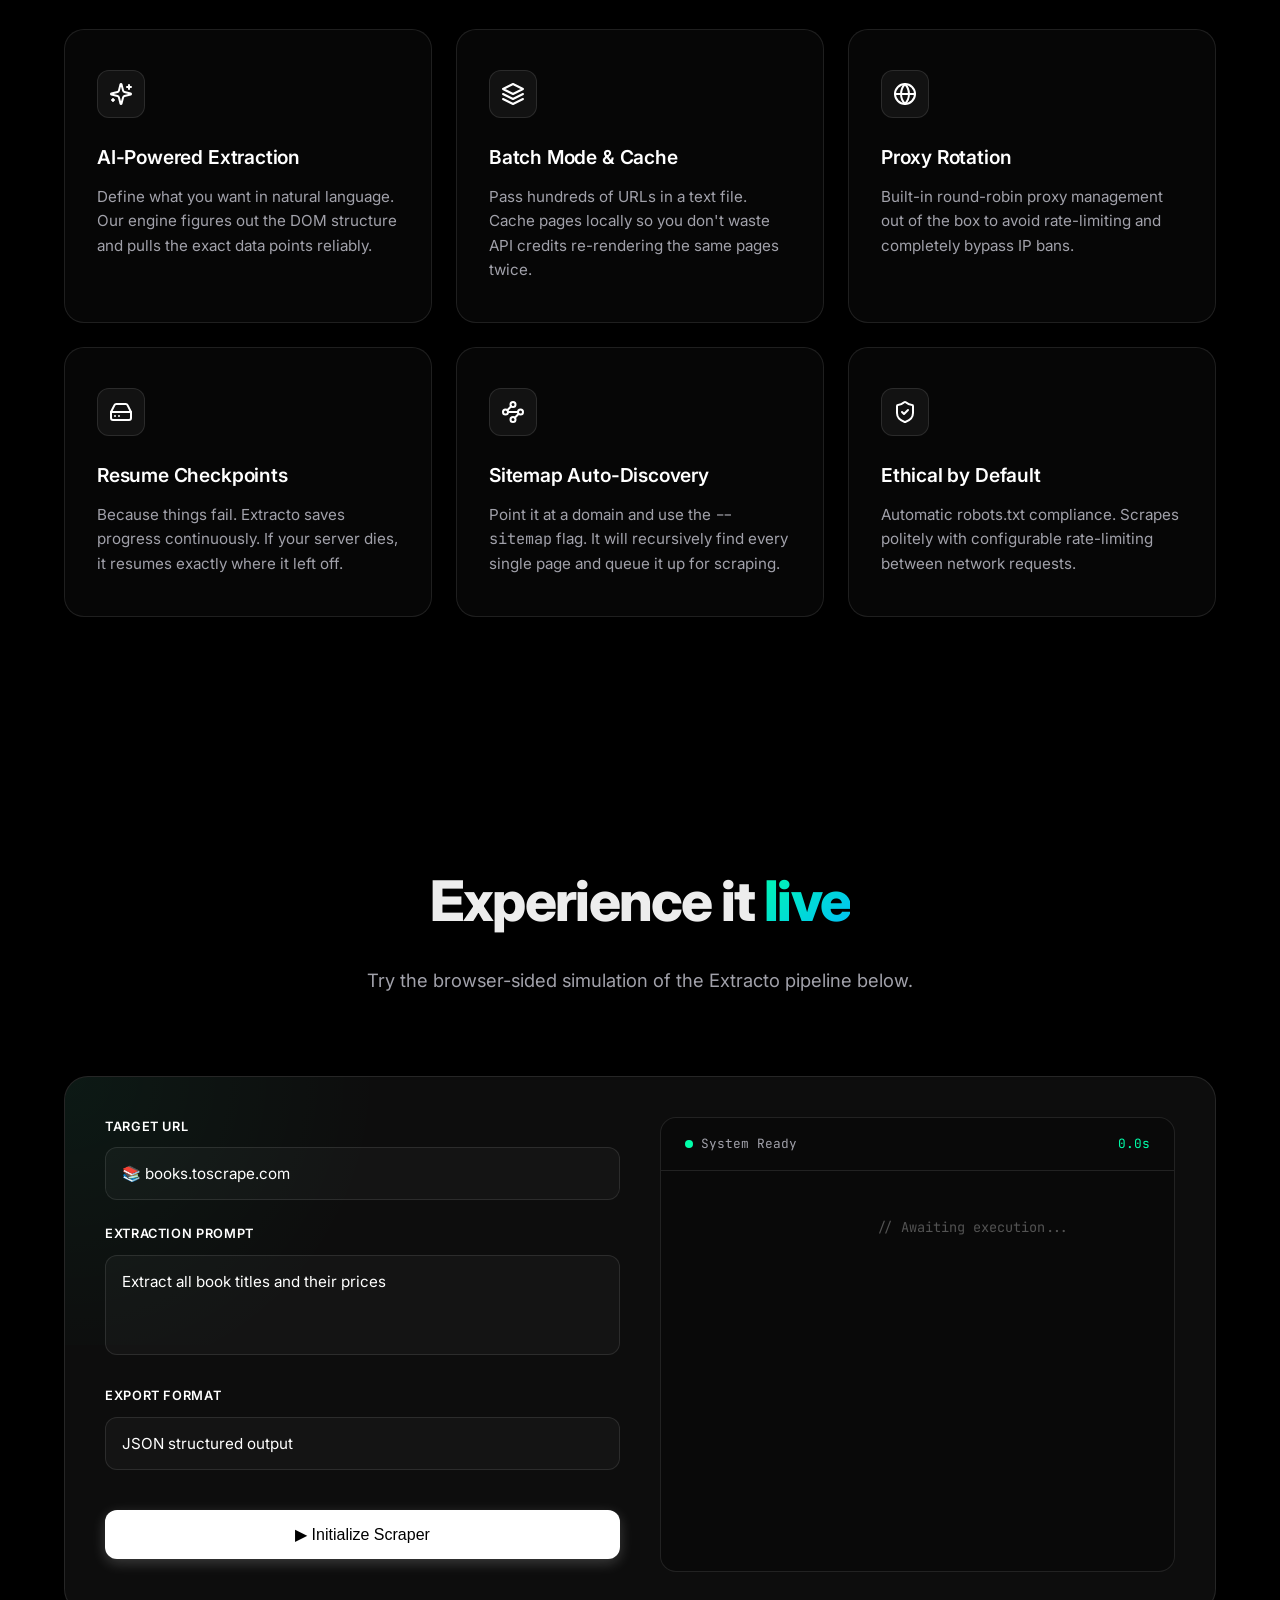
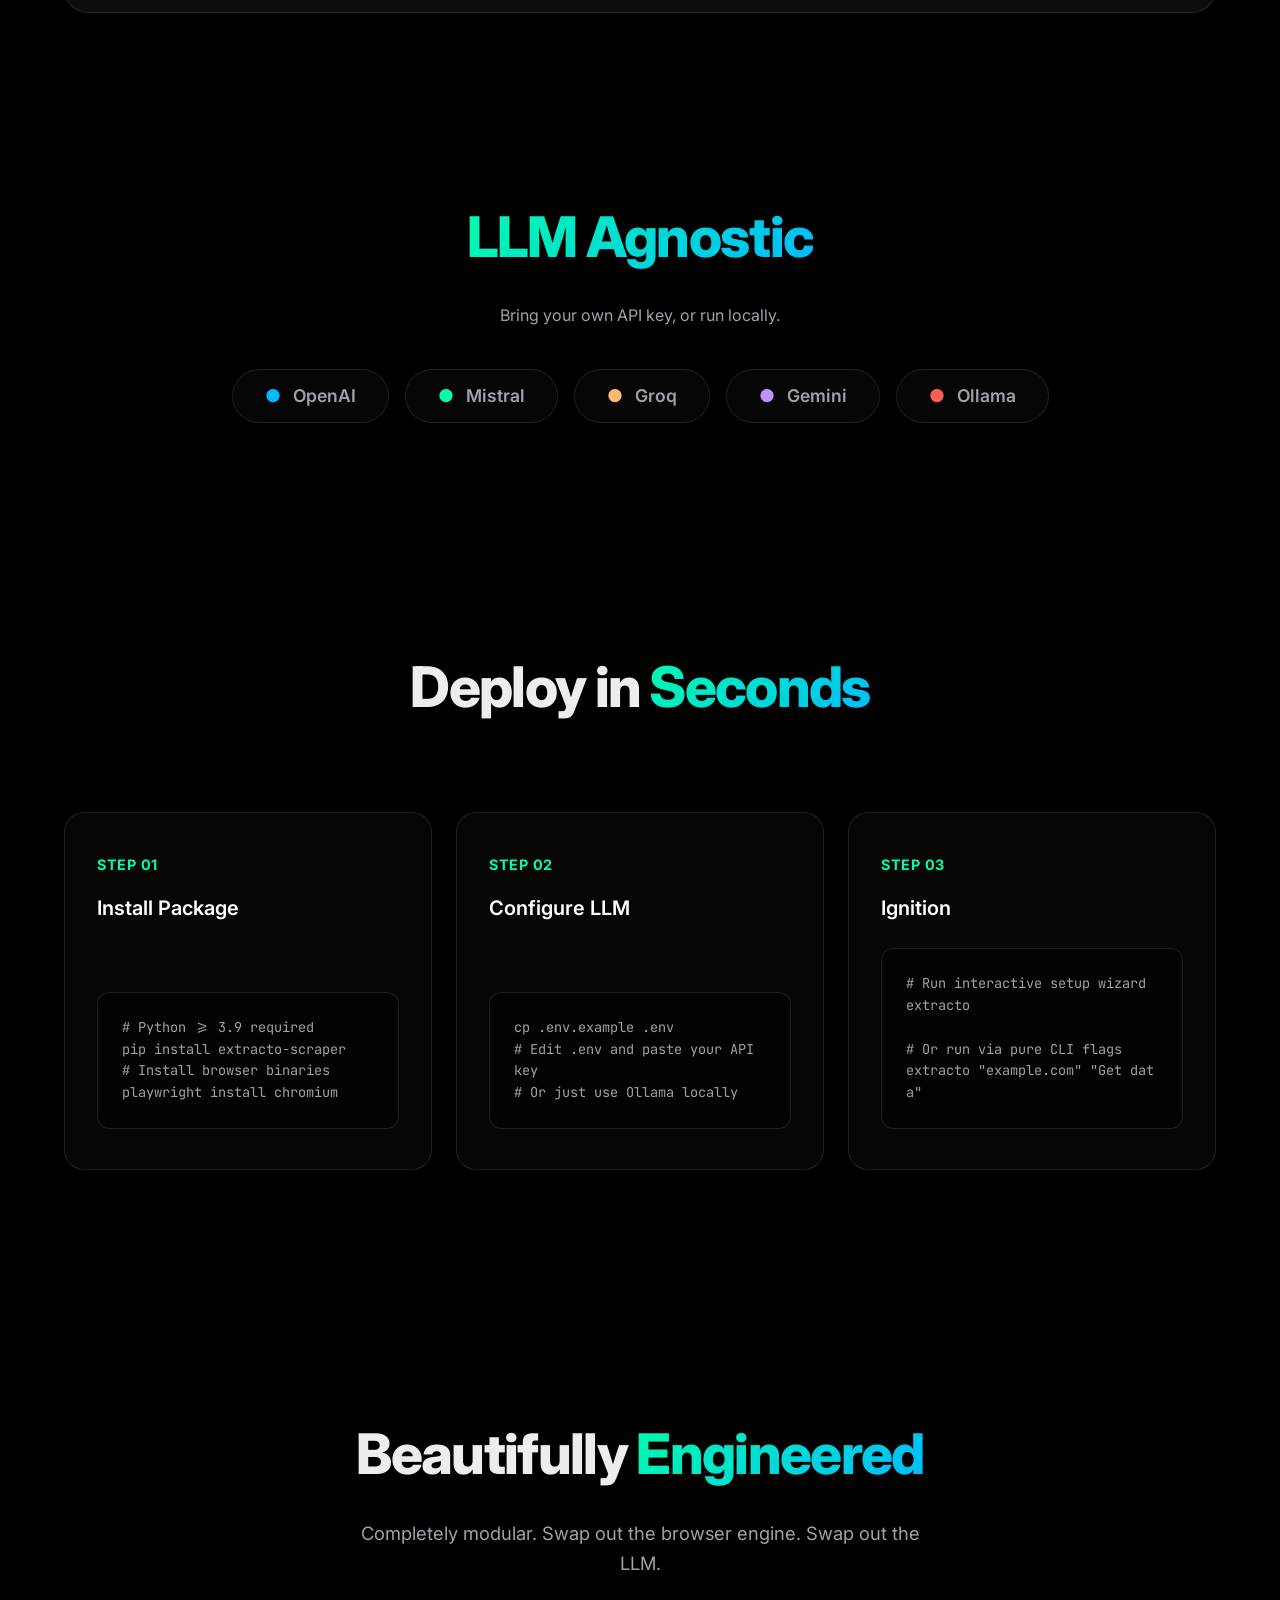
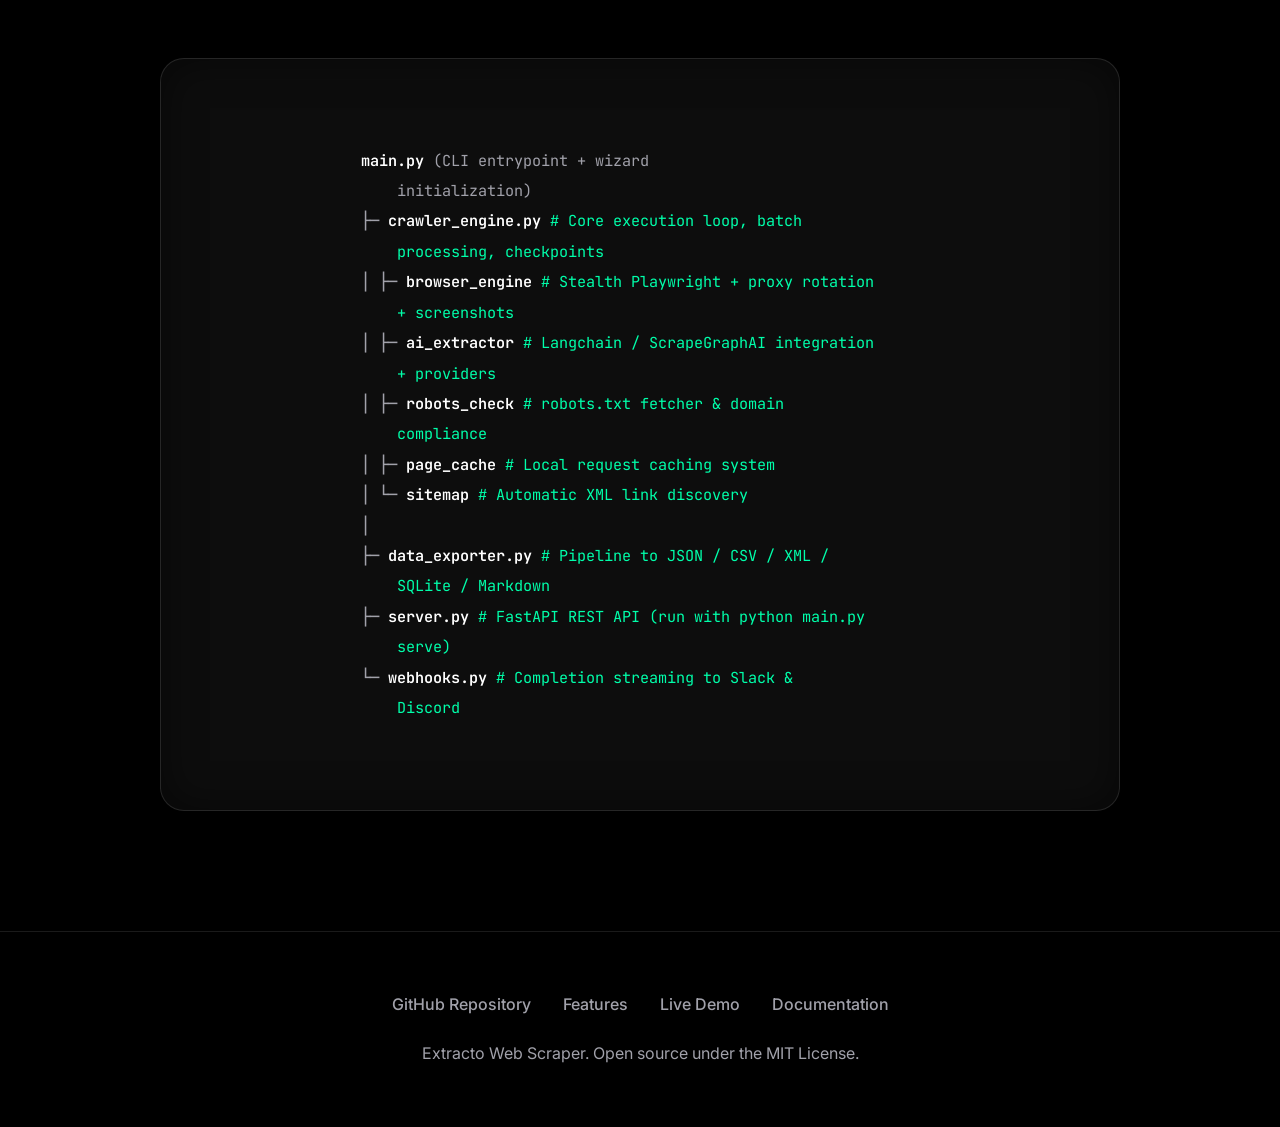
==== commit 413375e8: "docs: use exact version pip pin and update PyPI docs" ====
--- a/docs/index.html
+++ b/docs/index.html
@@ -235,8 +235,7 @@
                     <div class="step-number">Step 01</div>
                     <h4>Install Package</h4>
                     <pre># Python >= 3.9 required
-pip install extracto-scraper==2.0.0
-
+pip install extracto-scraper
 # Install browser binaries
 playwright install chromium</pre>
                 </div>
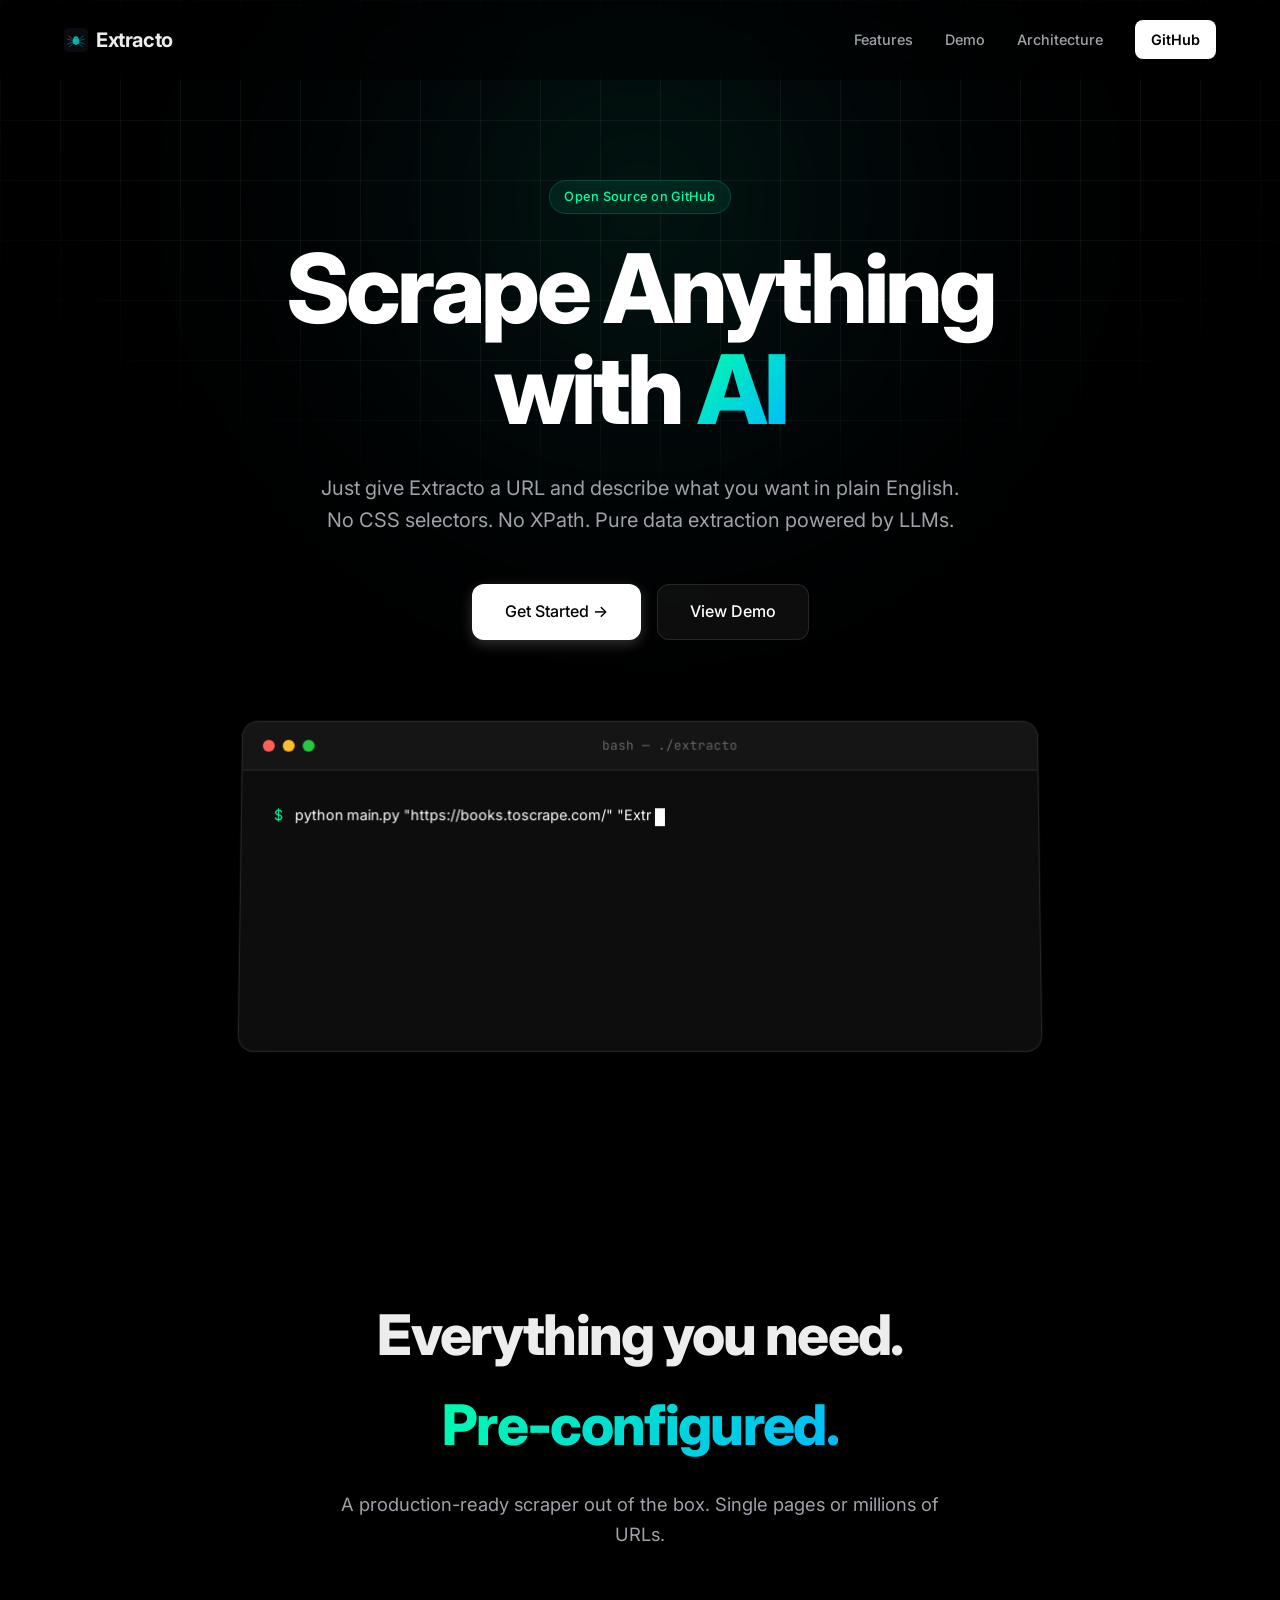
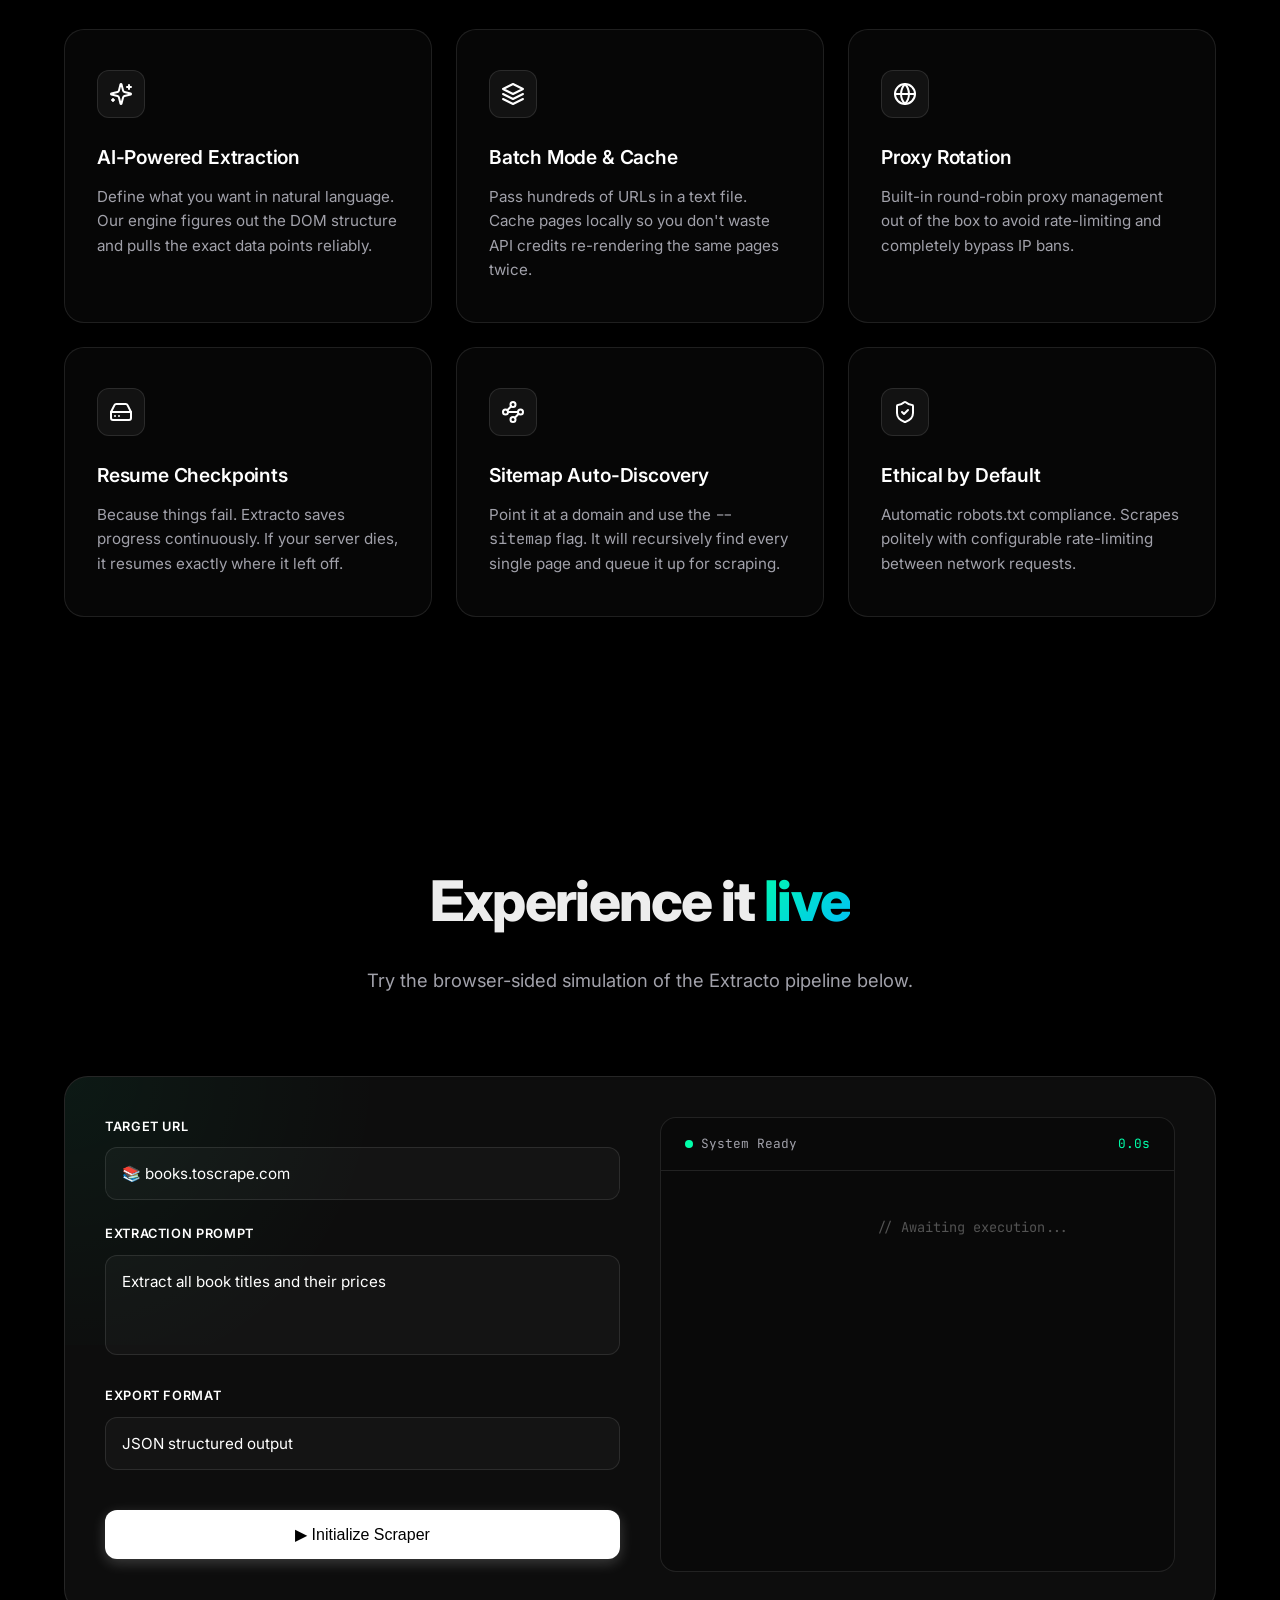
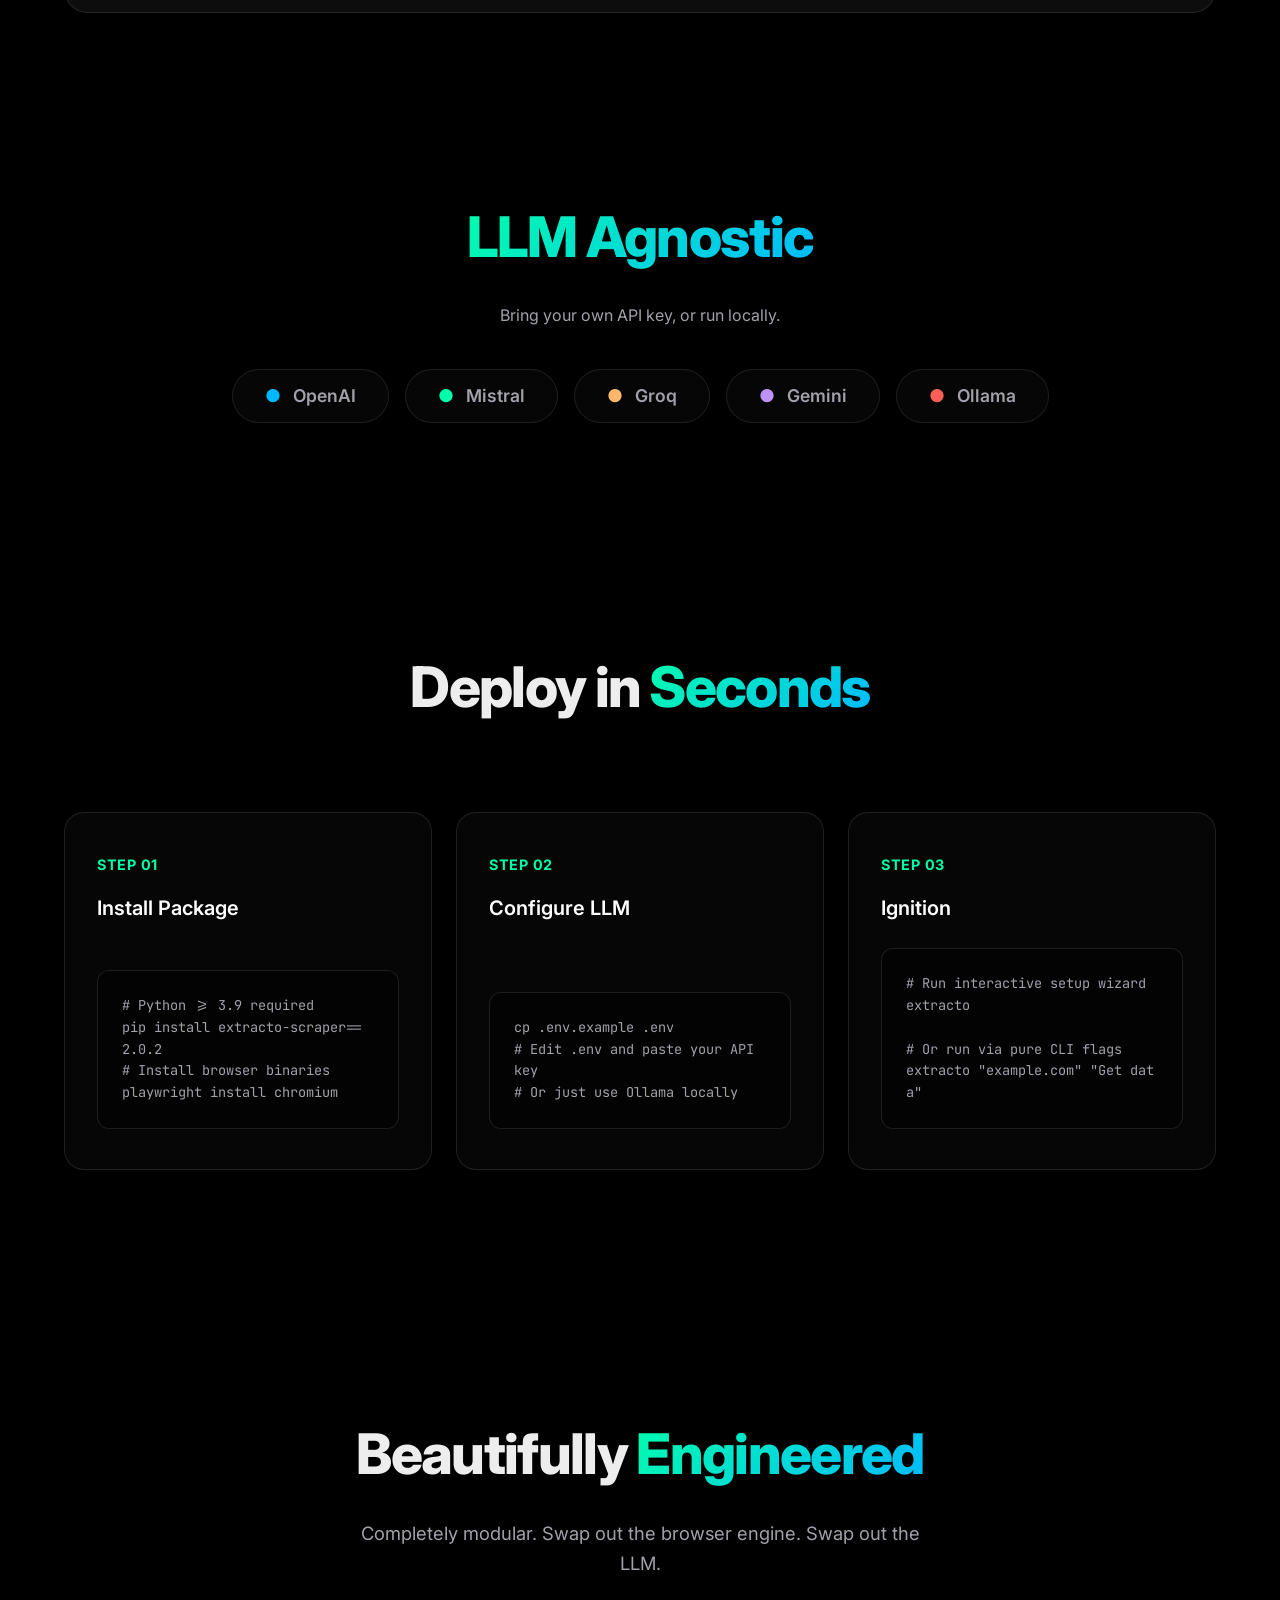
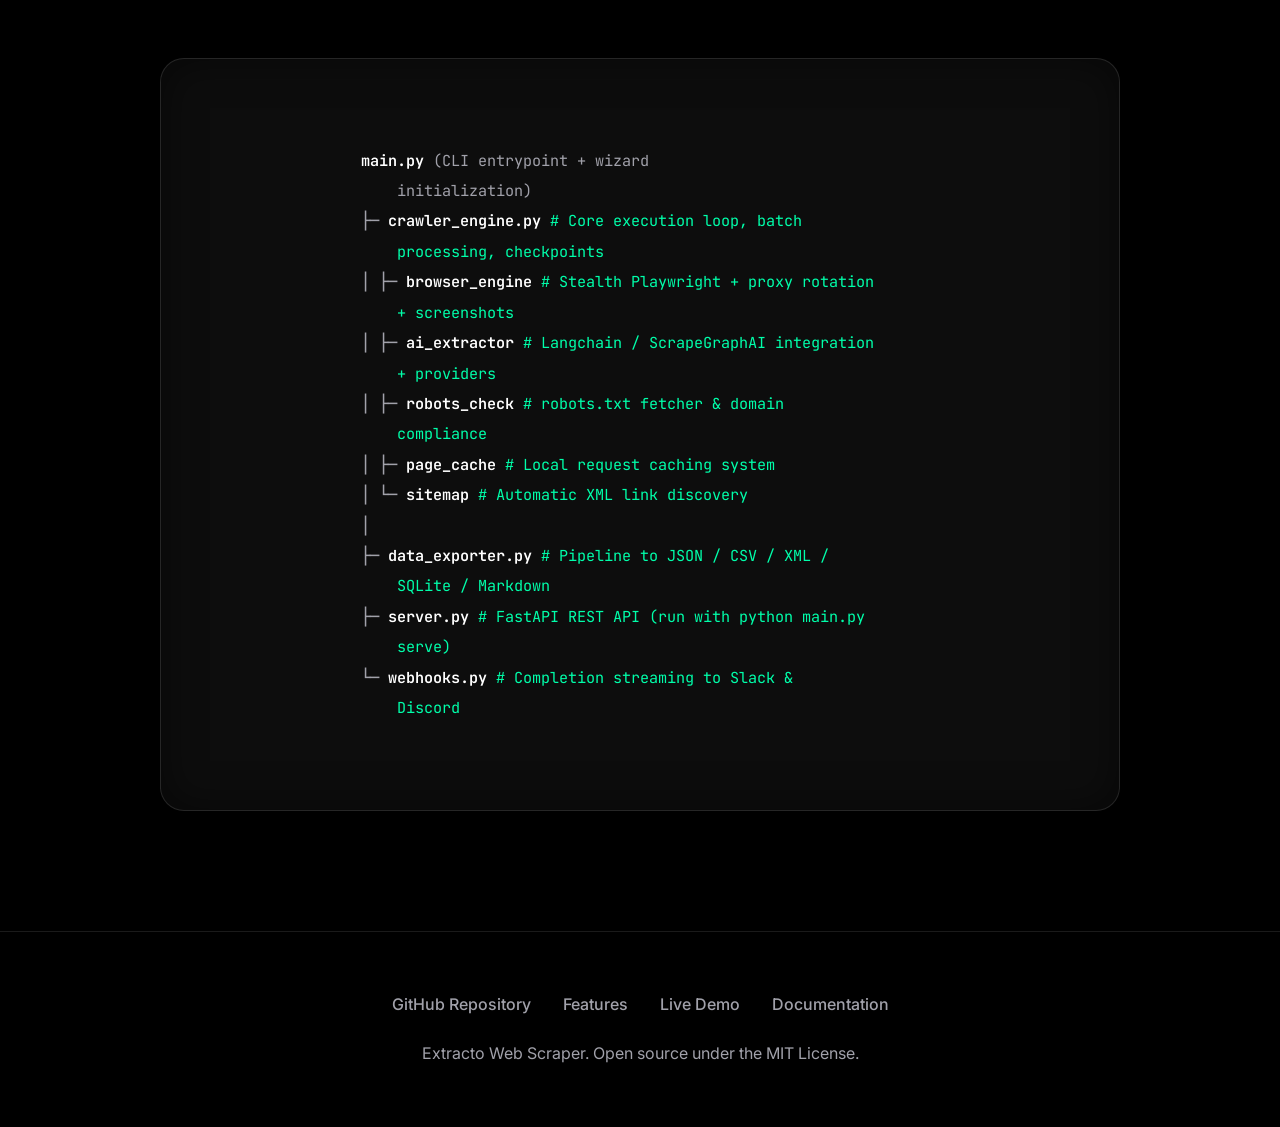
==== commit 161b21d9: "docs: use exact version pip pin and update PyPI docs" ====
--- a/docs/index.html
+++ b/docs/index.html
@@ -235,7 +235,7 @@
                     <div class="step-number">Step 01</div>
                     <h4>Install Package</h4>
                     <pre># Python >= 3.9 required
-pip install extracto-scraper
+pip install extracto-scraper==2.0.2
 # Install browser binaries
 playwright install chromium</pre>
                 </div>
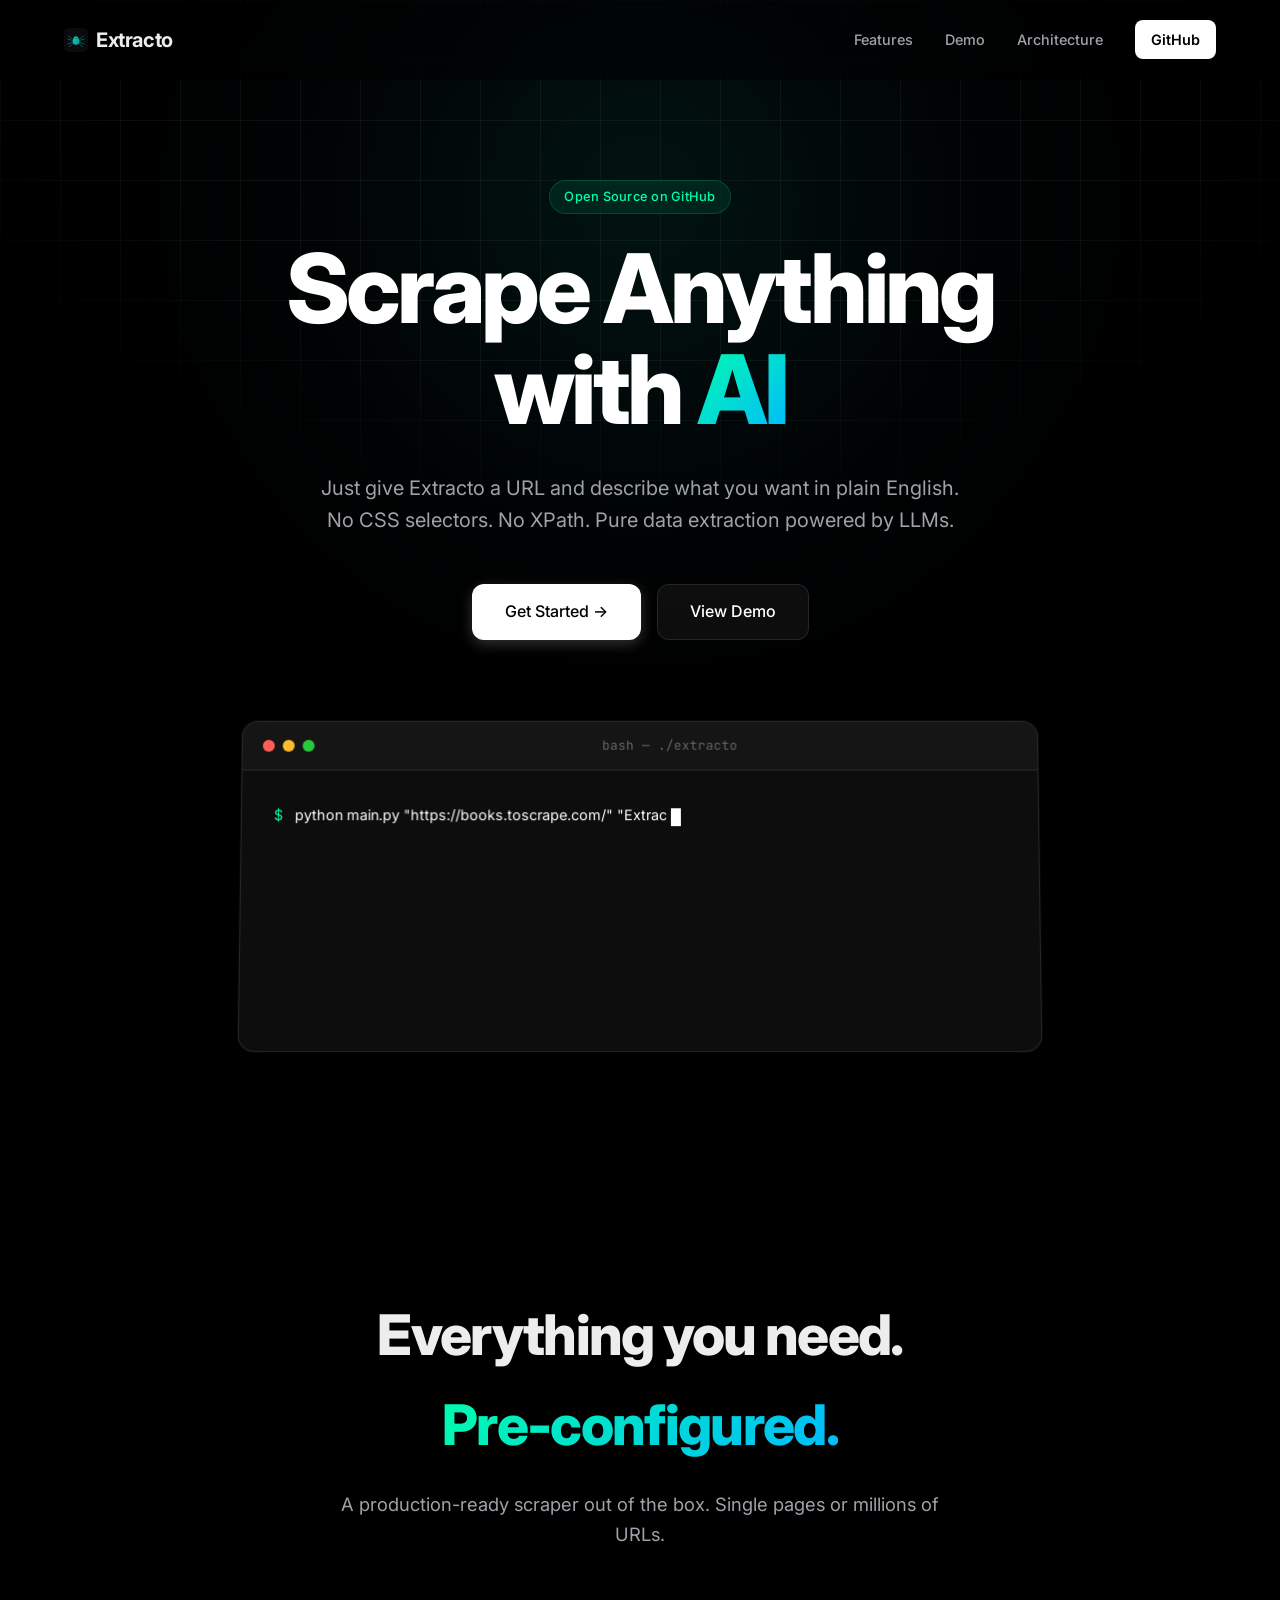
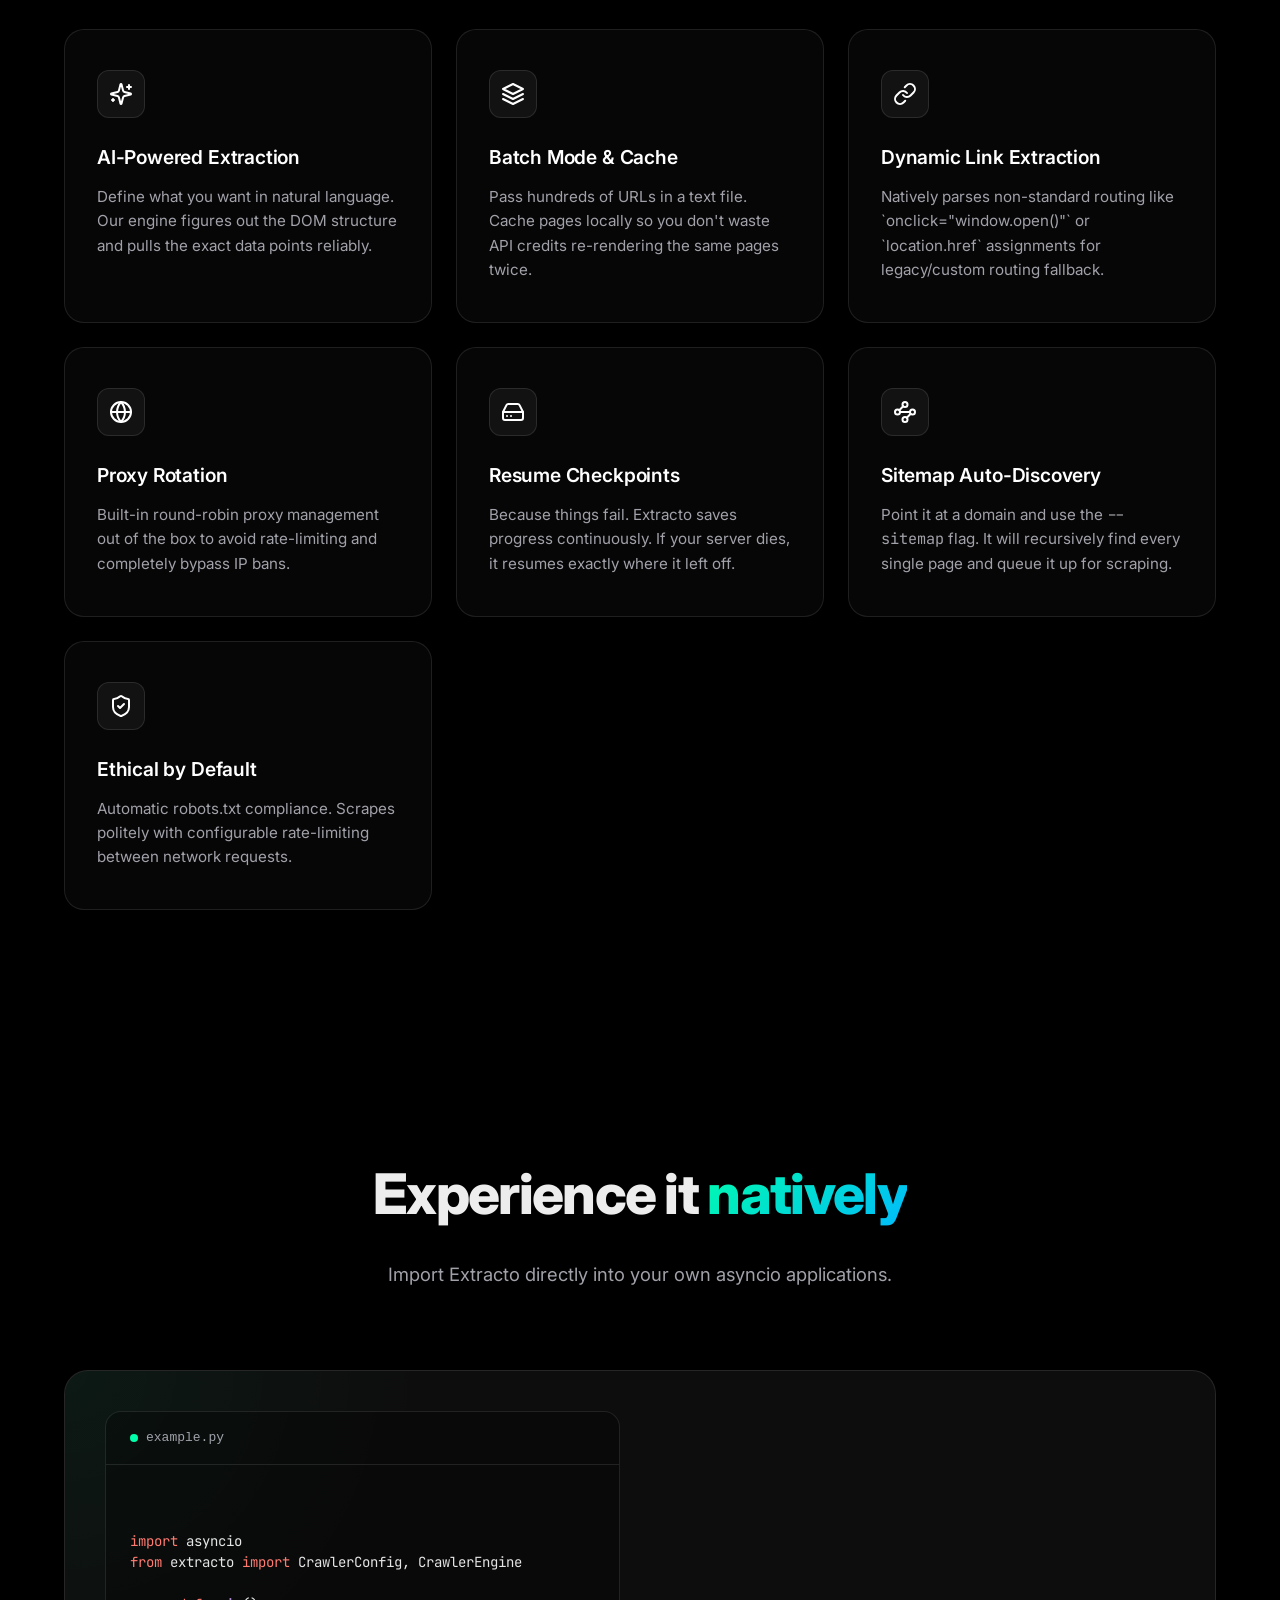
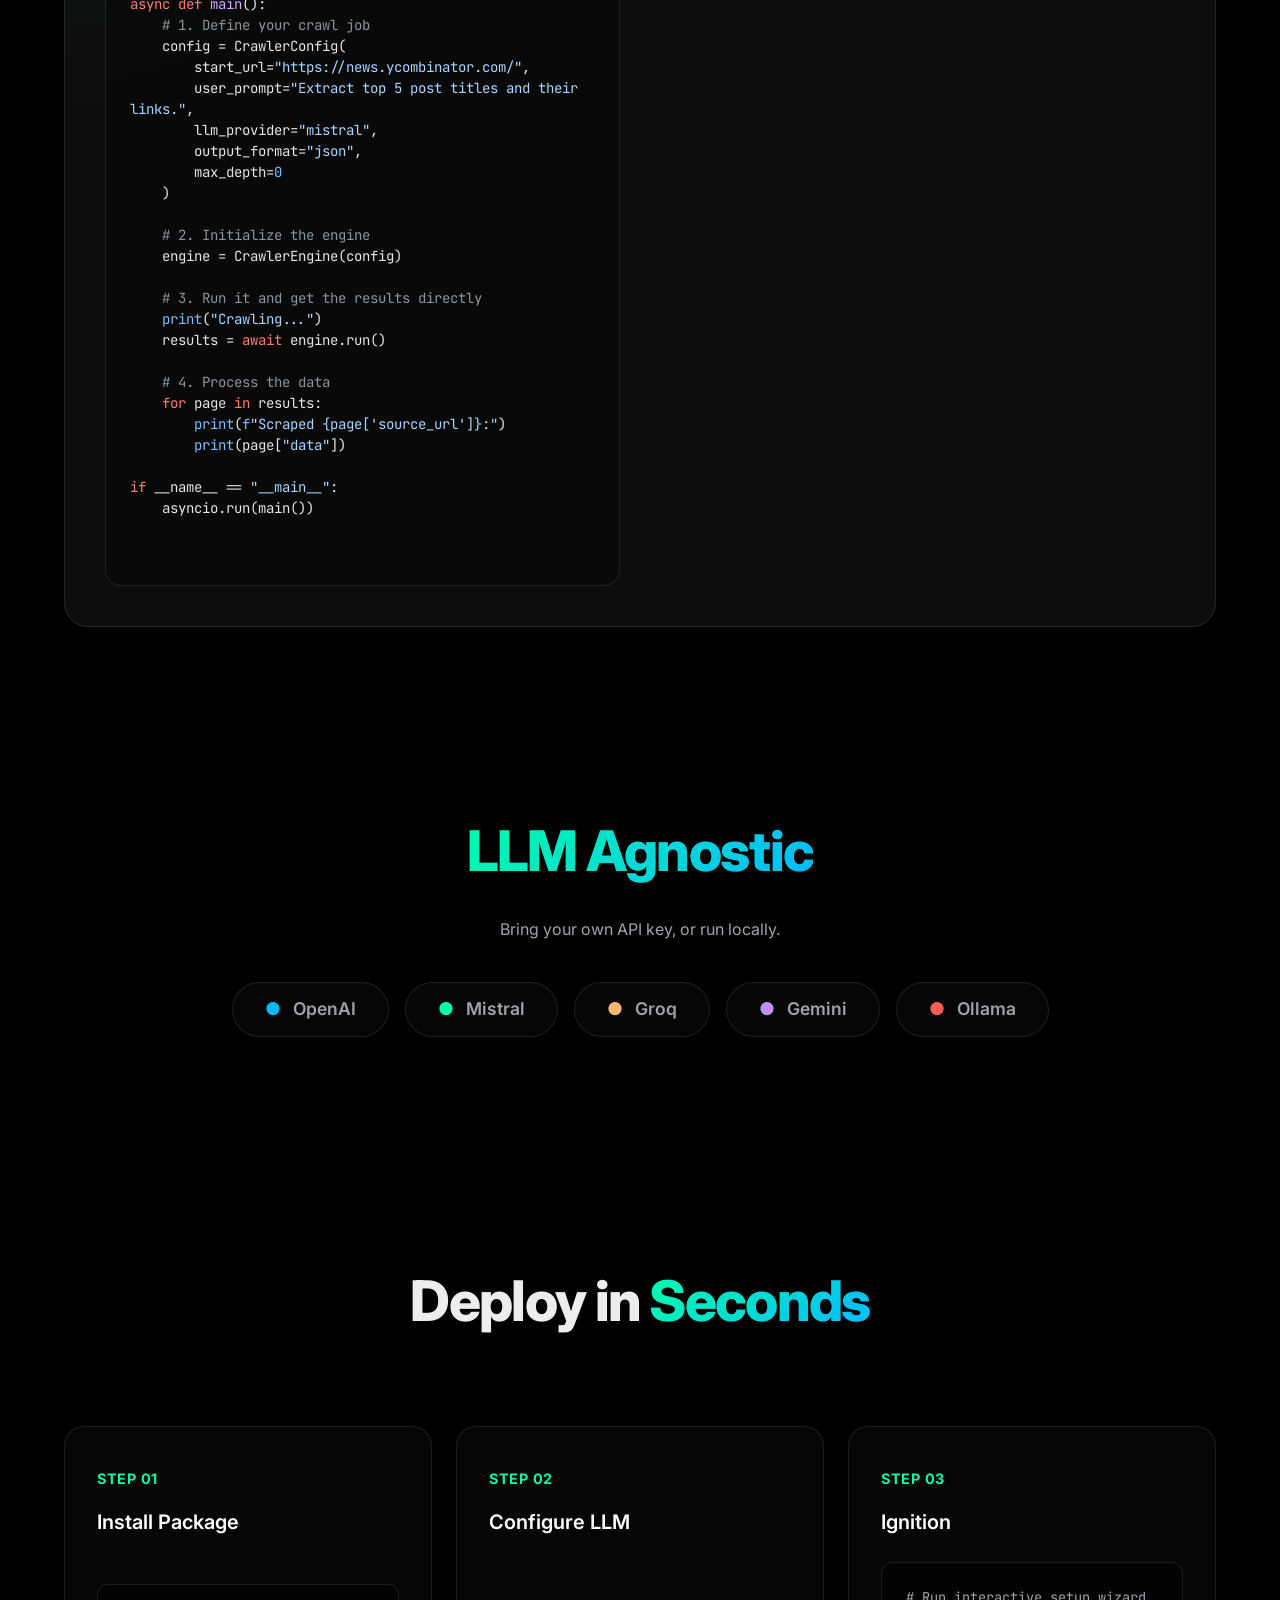
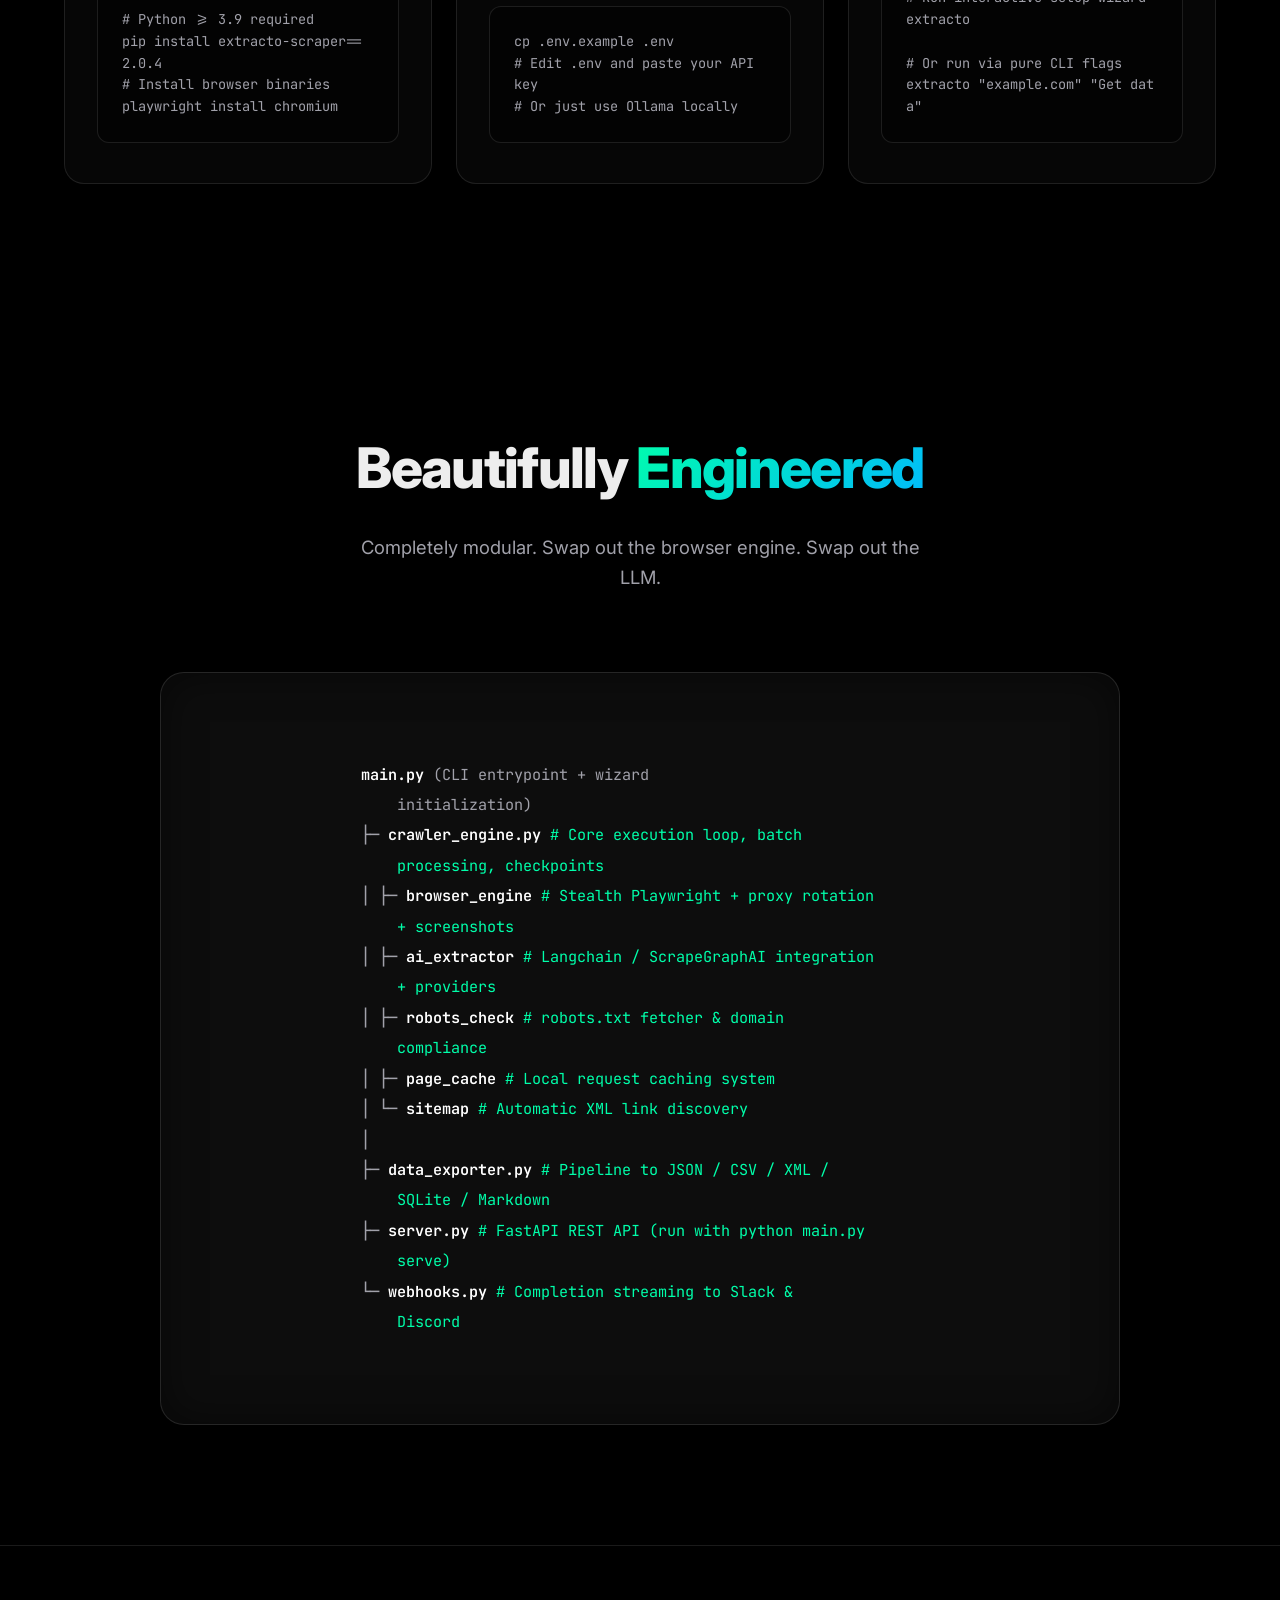
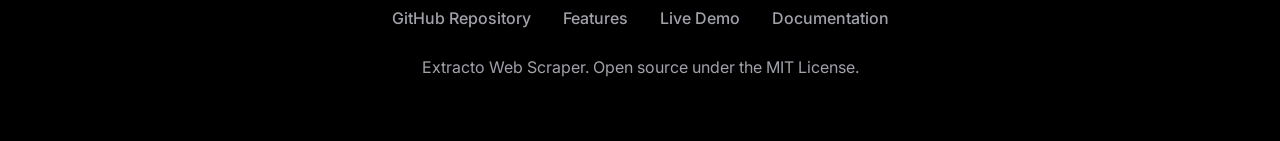
==== commit 1fc5f046: "chore: release v2.0.4 with JS extraction, Python API, and updated docs" ====
--- a/docs/index.html
+++ b/docs/index.html
@@ -107,6 +107,18 @@
                     <div class="feature-icon">
                         <svg xmlns="http://www.w3.org/2000/svg" width="24" height="24" viewBox="0 0 24 24" fill="none"
                             stroke="currentColor" stroke-width="2" stroke-linecap="round" stroke-linejoin="round">
+                            <path d="M10 13a5 5 0 0 0 7.54.54l3-3a5 5 0 0 0-7.07-7.07l-1.72 1.71" />
+                            <path d="M14 11a5 5 0 0 0-7.54-.54l-3 3a5 5 0 0 0 7.07 7.07l1.71-1.71" />
+                        </svg>
+                    </div>
+                    <h3>Dynamic Link Extraction</h3>
+                    <p>Natively parses non-standard routing like `onclick="window.open()"` or `location.href`
+                        assignments for legacy/custom routing fallback.</p>
+                </div>
+                <div class="feature-card">
+                    <div class="feature-icon">
+                        <svg xmlns="http://www.w3.org/2000/svg" width="24" height="24" viewBox="0 0 24 24" fill="none"
+                            stroke="currentColor" stroke-width="2" stroke-linecap="round" stroke-linejoin="round">
                             <circle cx="12" cy="12" r="10" />
                             <line x1="2" x2="22" y1="12" y2="12" />
                             <path
@@ -166,41 +178,52 @@
         </div>
     </section>
 
-    <!-- ═══ PLAYGROUND ═══ -->
+    <!-- ═══ PYTHON API ═══ -->
     <section id="playground">
         <div class="container">
             <div class="section-header">
-                <h2>Experience it <span class="gradient-text">live</span></h2>
-                <p>Try the browser-sided simulation of the Extracto pipeline below.</p>
-            </div>
-            <div class="playground-wrap">
-                <div class="playground-input">
-                    <label>Target URL</label>
-                    <select id="demoUrl">
-                        <option value="books">📚 books.toscrape.com</option>
-                        <option value="news">📰 news.ycombinator.com</option>
-                        <option value="quotes">💬 quotes.toscrape.com</option>
-                    </select>
-                    <label>Extraction Prompt</label>
-                    <textarea id="demoPrompt">Extract all book titles and their prices</textarea>
-                    <label>Export Format</label>
-                    <select id="demoFormat">
-                        <option value="json">JSON structured output</option>
-                        <option value="csv">Standard CSV</option>
-                        <option value="table">ASCII Table</option>
-                    </select>
-                    <button class="btn btn-primary" style="width:100%; margin-top: 16px;" id="demoRun">
-                        ▶ Initialize Scraper
-                    </button>
-                </div>
-                <div class="playground-output">
+                <h2>Experience it <span class="gradient-text">natively</span></h2>
+                <p>Import Extracto directly into your own asyncio applications.</p>
+            </div>
+            <div class="playground-wrap" style="align-items: center; justify-content: center; flex-direction: column;">
+                <div class="playground-output" style="width: 100%; max-width: 800px; display: block;">
                     <div class="playground-output-bar">
-                        <span style="display:flex;align-items:center;"><span class="status-dot ready"
-                                id="statusDot"></span> <span id="statusText">System Ready</span></span>
-                        <span id="demoTimer" style="color:#00ffaa;">0.0s</span>
-                    </div>
-                    <div class="playground-output-body" id="demoOutput">
-                        <span style="color: rgba(255,255,255,0.3)">// Awaiting execution...</span>
+                        <span style="display:flex;align-items:center;">
+                            <span class="status-dot ready"></span>
+                            <span style="font-family: monospace; font-size: 13px;">example.py</span>
+                        </span>
+                    </div>
+                    <div class="playground-output-body"
+                        style="height: auto; font-family: 'JetBrains Mono', monospace; font-size: 14px; line-height: 1.5; color: #e5e5e5;">
+                        <pre style="margin: 0; white-space: pre-wrap;">
+<span style="color: #ff7b72;">import</span> asyncio
+<span style="color: #ff7b72;">from</span> extracto <span style="color: #ff7b72;">import</span> CrawlerConfig, CrawlerEngine
+
+<span style="color: #ff7b72;">async def</span> <span style="color: #d2a8ff;">main</span>():
+    <span style="color: #8b949e;"># 1. Define your crawl job</span>
+    config = CrawlerConfig(
+        start_url=<span style="color: #a5d6ff;">"https://news.ycombinator.com/"</span>,
+        user_prompt=<span style="color: #a5d6ff;">"Extract top 5 post titles and their links."</span>,
+        llm_provider=<span style="color: #a5d6ff;">"mistral"</span>,
+        output_format=<span style="color: #a5d6ff;">"json"</span>,
+        max_depth=<span style="color: #79c0ff;">0</span>
+    )
+
+    <span style="color: #8b949e;"># 2. Initialize the engine</span>
+    engine = CrawlerEngine(config)
+
+    <span style="color: #8b949e;"># 3. Run it and get the results directly</span>
+    <span style="color: #79c0ff;">print</span>(<span style="color: #a5d6ff;">"Crawling..."</span>)
+    results = <span style="color: #ff7b72;">await</span> engine.run()
+    
+    <span style="color: #8b949e;"># 4. Process the data</span>
+    <span style="color: #ff7b72;">for</span> page <span style="color: #ff7b72;">in</span> results:
+        <span style="color: #79c0ff;">print</span>(<span style="color: #79c0ff;">f</span><span style="color: #a5d6ff;">"Scraped {page['source_url']}:"</span>)
+        <span style="color: #79c0ff;">print</span>(page[<span style="color: #a5d6ff;">"data"</span>])
+
+<span style="color: #ff7b72;">if</span> __name__ == <span style="color: #a5d6ff;">"__main__"</span>:
+    asyncio.run(main())
+</pre>
                     </div>
                 </div>
             </div>
@@ -235,7 +258,7 @@
                     <div class="step-number">Step 01</div>
                     <h4>Install Package</h4>
                     <pre># Python >= 3.9 required
-pip install extracto-scraper==2.0.2
+pip install extracto-scraper==2.0.4
 # Install browser binaries
 playwright install chromium</pre>
                 </div>
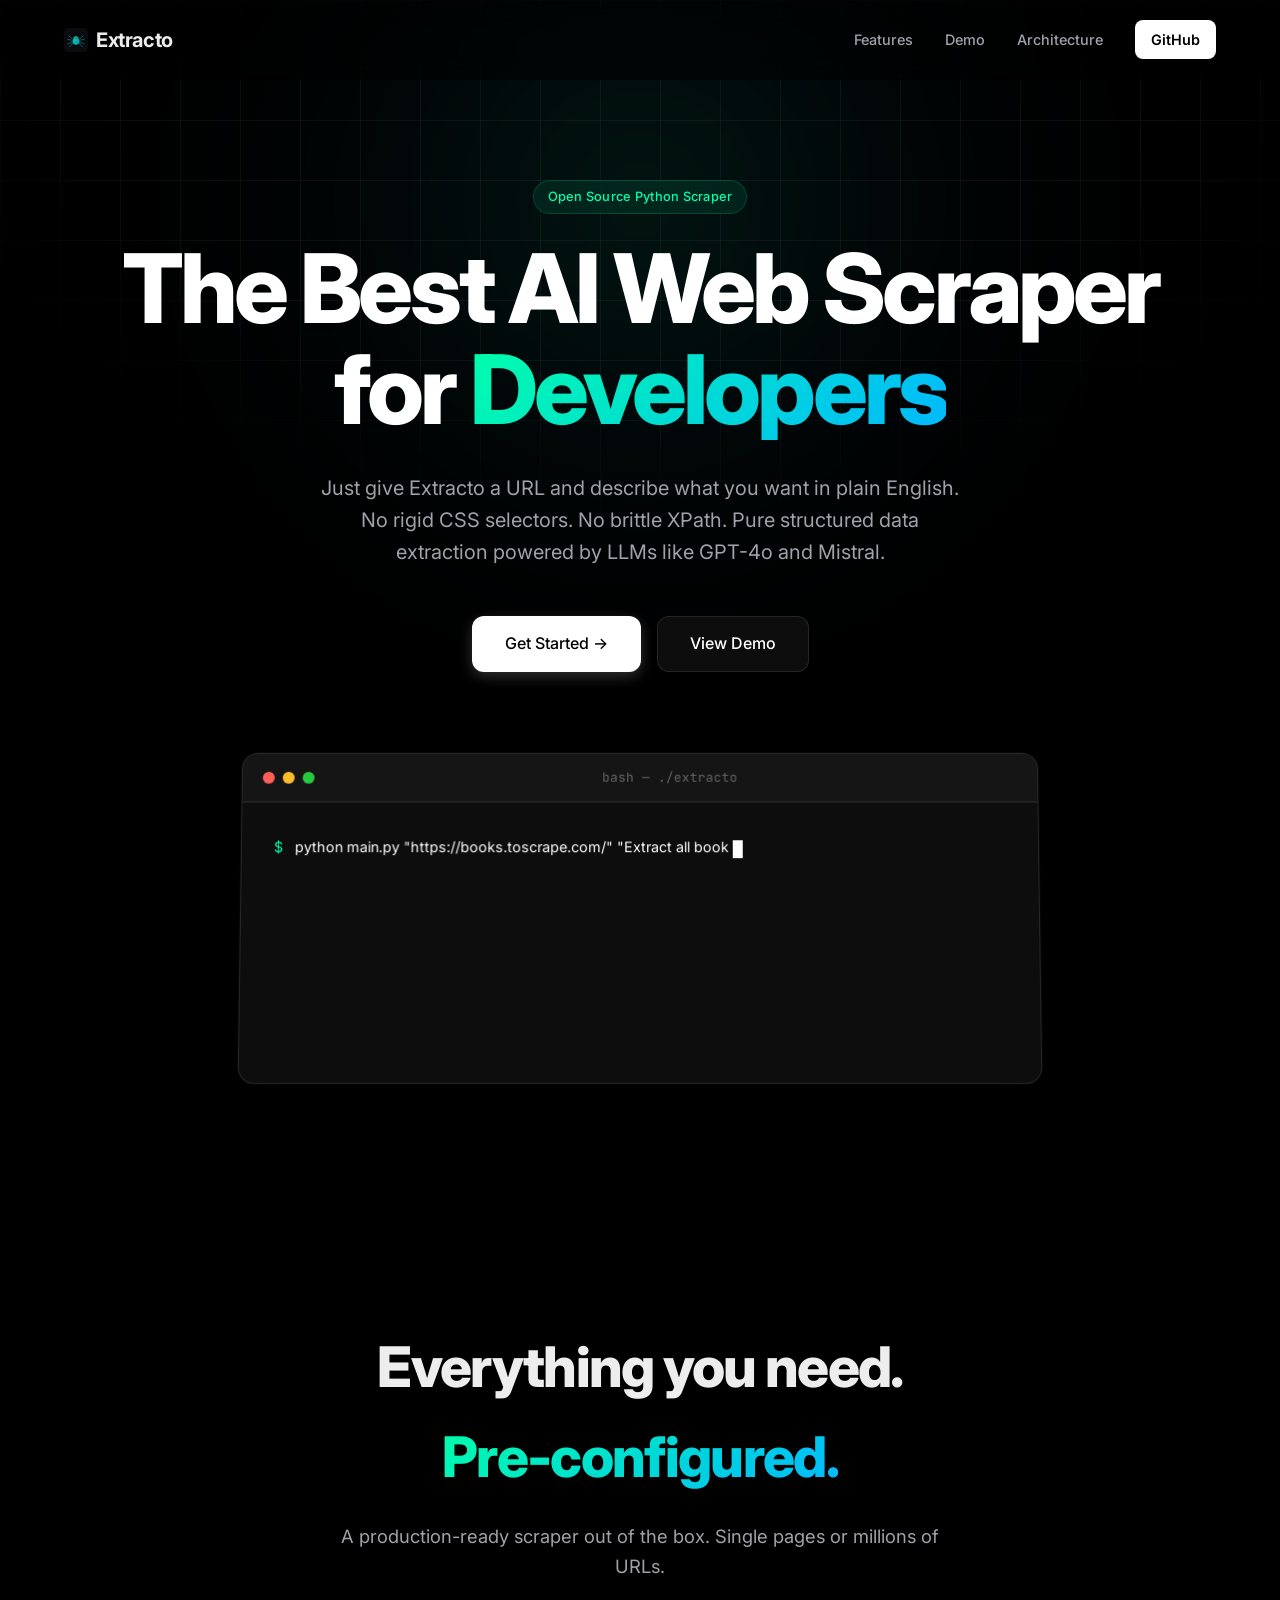
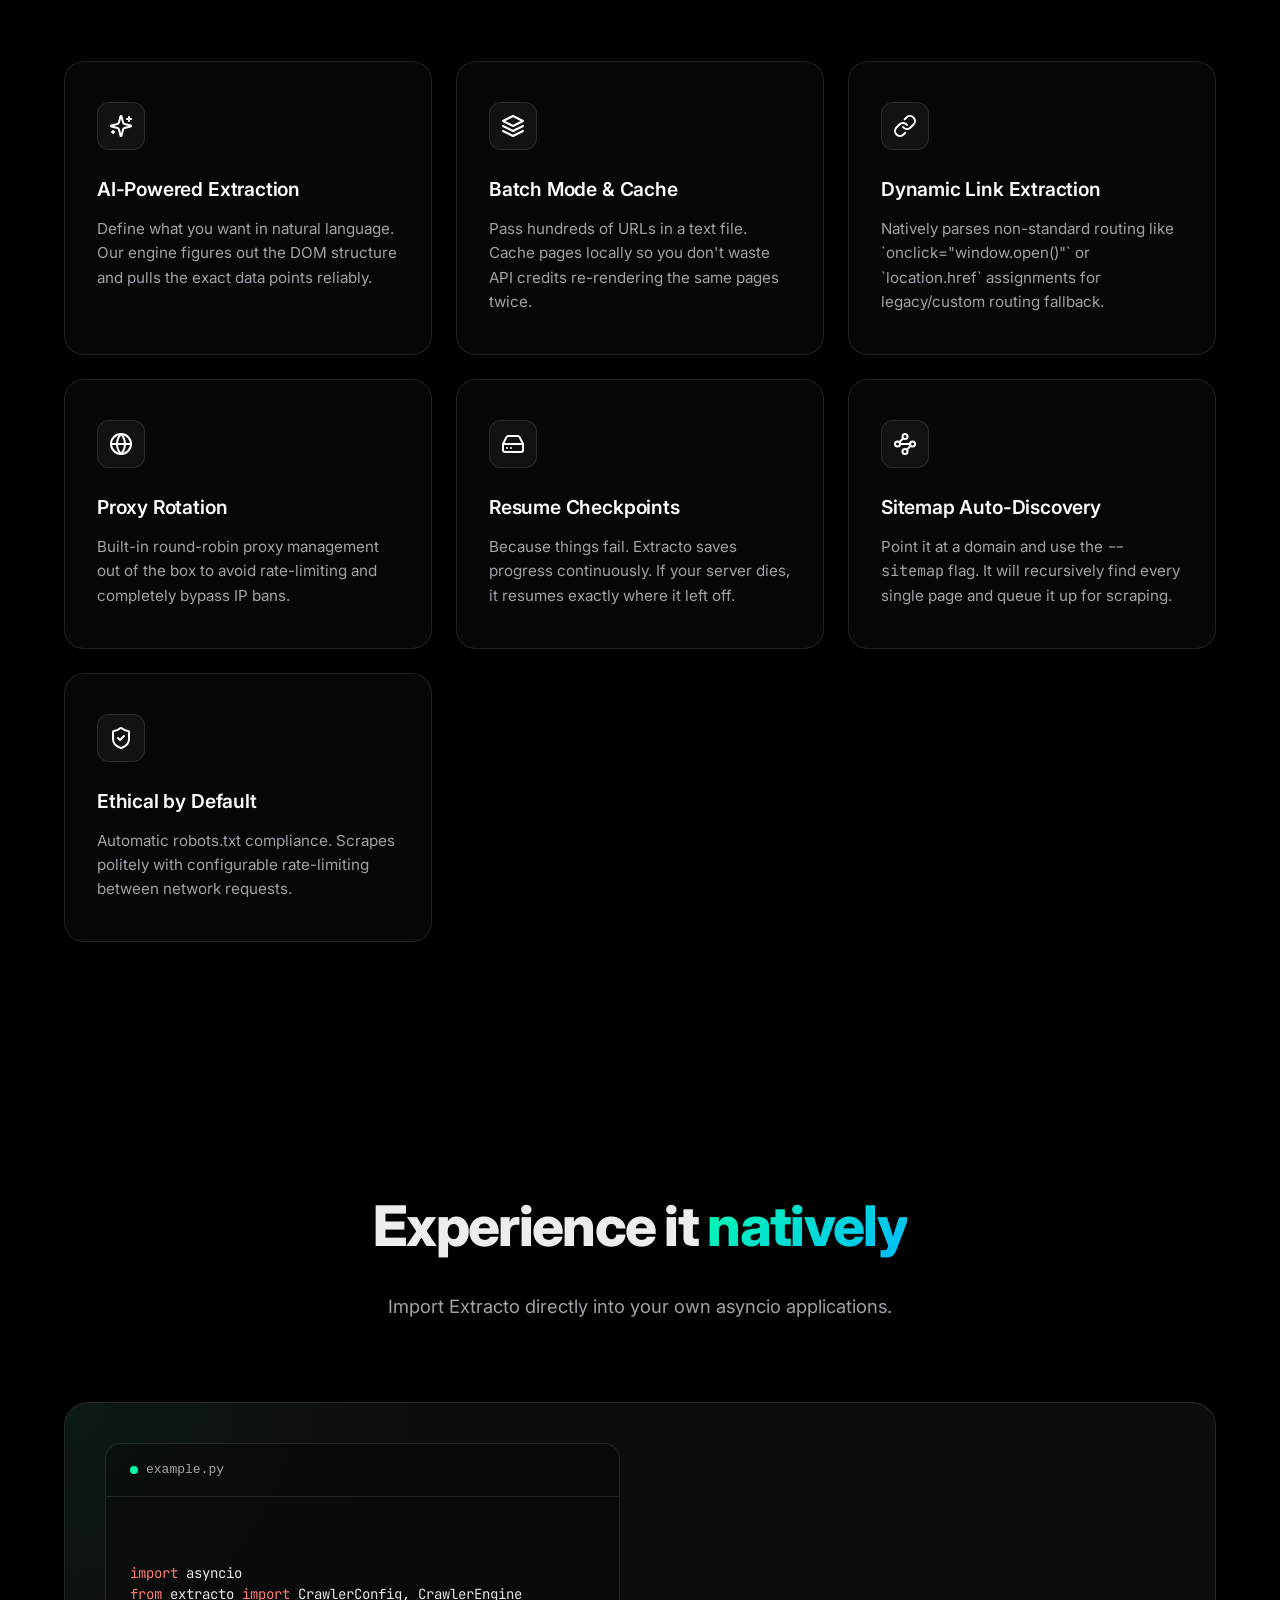
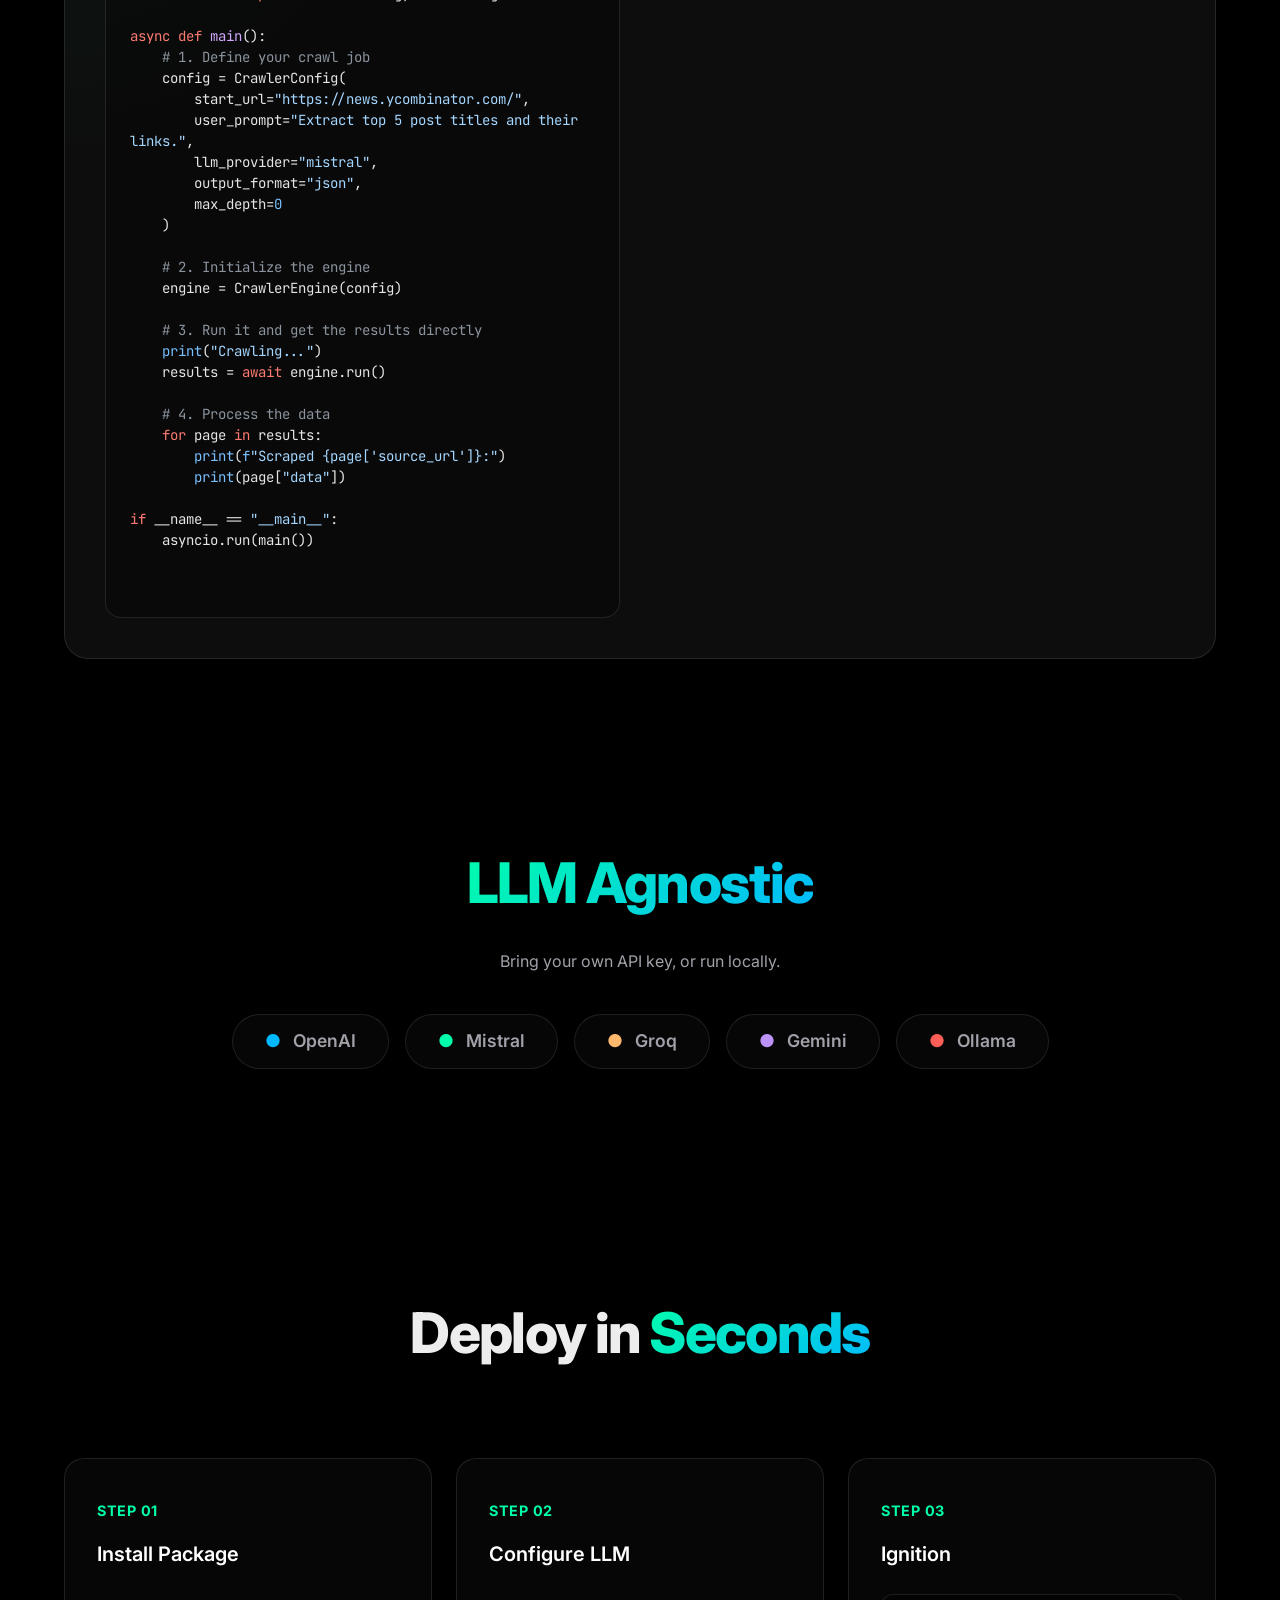
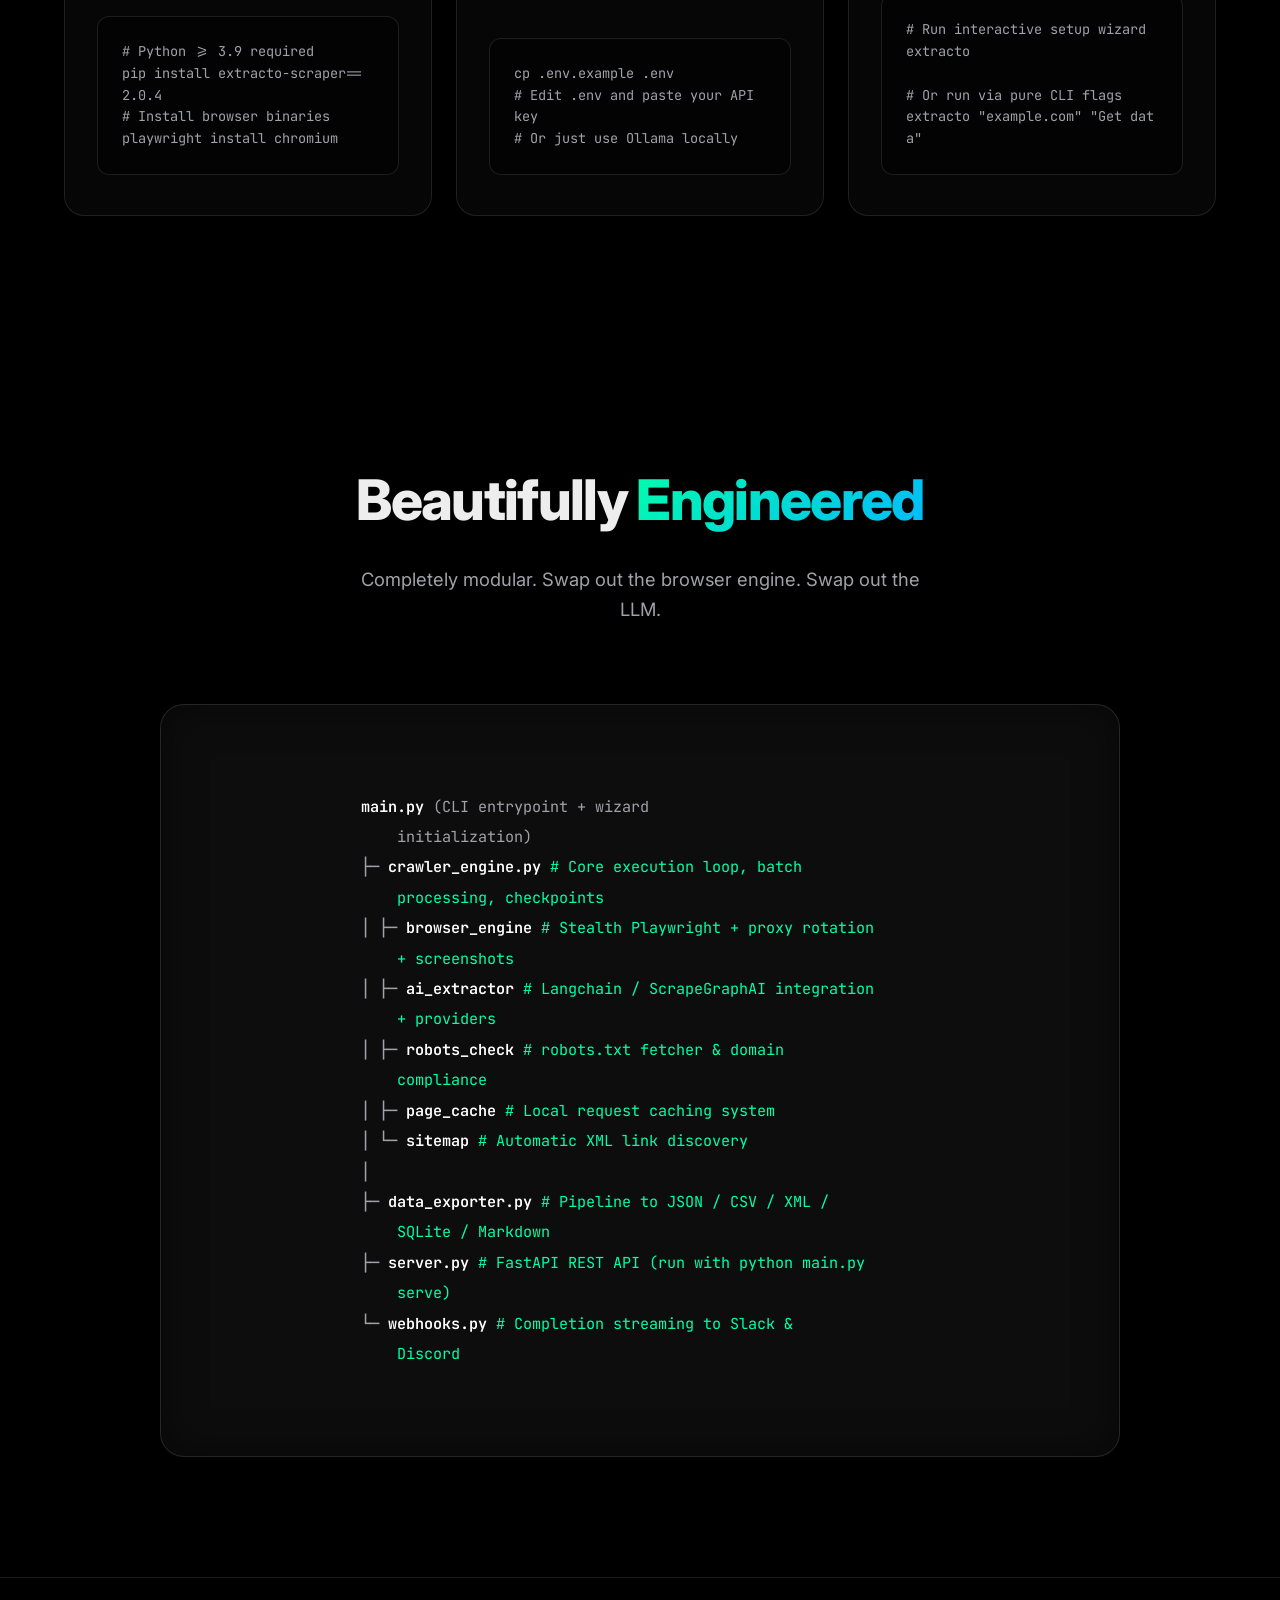
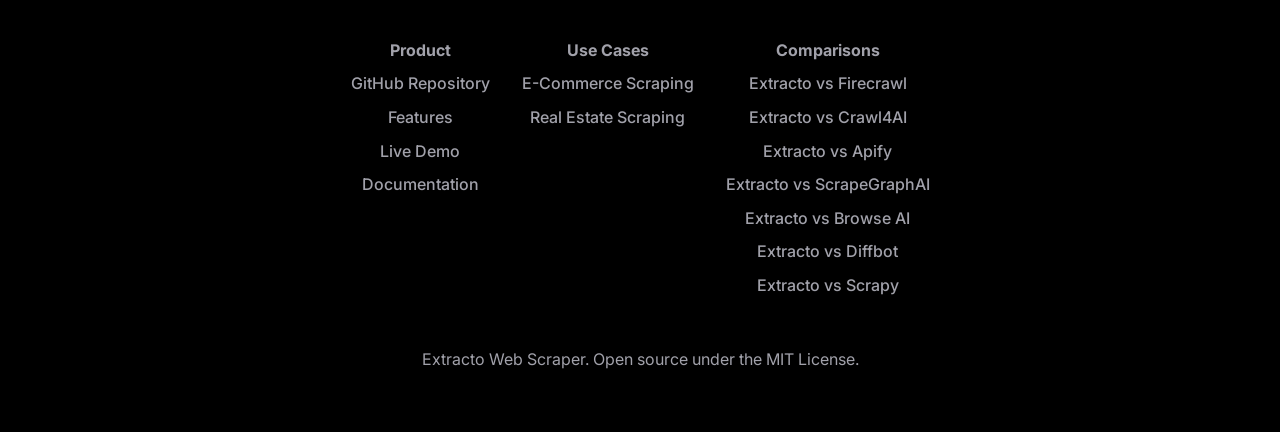
==== commit 27eead87: "feat(seo): finalize architecture with Firecrawl/Crawl4AI comparison pages and image optimizations" ====
--- a/docs/index.html
+++ b/docs/index.html
@@ -8,6 +8,51 @@
     <meta name="description" content="AI-powered web scraper. Give it a URL and tell it what data you want.">
     <link rel="stylesheet" href="style.css">
     <link rel="icon" href="favicon.svg" type="image/svg+xml">
+
+    <!-- Preload critical hero assets for LCP optimization -->
+    <link rel="preload" as="image" href="favicon.svg">
+
+    <!-- SEO Schema -->
+    <script type="application/ld+json">
+    {
+      "@context": "https://schema.org",
+      "@graph": [
+        {
+          "@type": "SoftwareApplication",
+          "name": "Extracto",
+          "operatingSystem": "Any",
+          "applicationCategory": "DeveloperApplication",
+          "description": "AI-powered web scraper and data extraction tool. Extract structured data from any website using plain English LLM prompts.",
+          "offers": {
+            "@type": "Offer",
+            "price": "0.00",
+            "priceCurrency": "USD"
+          }
+        },
+        {
+          "@type": "FAQPage",
+          "mainEntity": [
+            {
+              "@type": "Question",
+              "name": "How is Extracto different from Scrapy or BeautifulSoup?",
+              "acceptedAnswer": {
+                "@type": "Answer",
+                "text": "Extracto does not require brittle CSS selectors. It visually reads websites using LLMs (like GPT-4o or Mistral) to extract whatever data you describe in plain English."
+              }
+            },
+            {
+              "@type": "Question",
+              "name": "Can Extracto scrape JavaScript-rendered websites (SPAs)?",
+              "acceptedAnswer": {
+                "@type": "Answer",
+                "text": "Yes. Extracto uses Playwright under the hood to fully render React, Vue, and Angular applications before extraction, and can dynamically resolve non-standard route links like onclick='window.open()'."
+              }
+            }
+          ]
+        }
+      ]
+    }
+    </script>
 </head>
 
 <body>
@@ -19,7 +64,7 @@
     <nav class="nav" id="nav">
         <div class="container">
             <div class="nav-logo">
-                <img src="favicon.svg" alt="Logo">
+                <img src="favicon.svg" alt="Extracto AI Web Scraper Logo" fetchpriority="high" width="32" height="32">
                 Extracto
             </div>
             <div class="nav-links" id="navLinks">
@@ -36,10 +81,11 @@
     <section class="hero">
         <div class="bg-glow"></div>
         <div class="container">
-            <div class="badge">Open Source on GitHub</div>
-            <h1>Scrape Anything<br>with <span class="gradient-text">AI</span></h1>
-            <p class="subtitle">Just give Extracto a URL and describe what you want in plain English. No CSS selectors.
-                No XPath. Pure data extraction powered by LLMs.</p>
+            <div class="badge">Open Source Python Scraper</div>
+            <h1>The Best AI Web Scraper<br>for <span class="gradient-text">Developers</span></h1>
+            <p class="subtitle">Just give Extracto a URL and describe what you want in plain English. No rigid CSS
+                selectors.
+                No brittle XPath. Pure structured data extraction powered by LLMs like GPT-4o and Mistral.</p>
             <div class="hero-buttons">
                 <a href="https://github.com/nishal21/Extracto" class="btn btn-primary" target="_blank">
                     Get Started →
@@ -317,12 +363,30 @@
     <footer class="footer">
         <div class="container">
             <div class="footer-links">
-                <a href="https://github.com/nishal21/Extracto" target="_blank">GitHub Repository</a>
-                <a href="#features">Features</a>
-                <a href="#playground">Live Demo</a>
-                <a href="#install">Documentation</a>
-            </div>
-            <p>Extracto Web Scraper. Open source under the MIT License.</p>
+                <div style="display: flex; flex-direction: column; gap: 0.5rem;">
+                    <strong>Product</strong>
+                    <a href="https://github.com/nishal21/Extracto" target="_blank">GitHub Repository</a>
+                    <a href="#features">Features</a>
+                    <a href="#playground">Live Demo</a>
+                    <a href="#install">Documentation</a>
+                </div>
+                <div style="display: flex; flex-direction: column; gap: 0.5rem;">
+                    <strong>Use Cases</strong>
+                    <a href="use-cases/ecommerce-scraping.html">E-Commerce Scraping</a>
+                    <a href="use-cases/real-estate-scraping.html">Real Estate Scraping</a>
+                </div>
+                <div style="display: flex; flex-direction: column; gap: 0.5rem;">
+                    <strong>Comparisons</strong>
+                    <a href="compare/extracto-vs-firecrawl.html">Extracto vs Firecrawl</a>
+                    <a href="compare/extracto-vs-crawl4ai.html">Extracto vs Crawl4AI</a>
+                    <a href="compare/extracto-vs-apify.html">Extracto vs Apify</a>
+                    <a href="compare/extracto-vs-scrapegraphai.html">Extracto vs ScrapeGraphAI</a>
+                    <a href="compare/extracto-vs-browse-ai.html">Extracto vs Browse AI</a>
+                    <a href="compare/extracto-vs-diffbot.html">Extracto vs Diffbot</a>
+                    <a href="compare/extracto-vs-scrapy.html">Extracto vs Scrapy</a>
+                </div>
+            </div>
+            <p style="margin-top: 3rem;">Extracto Web Scraper. Open source under the MIT License.</p>
         </div>
     </footer>
 
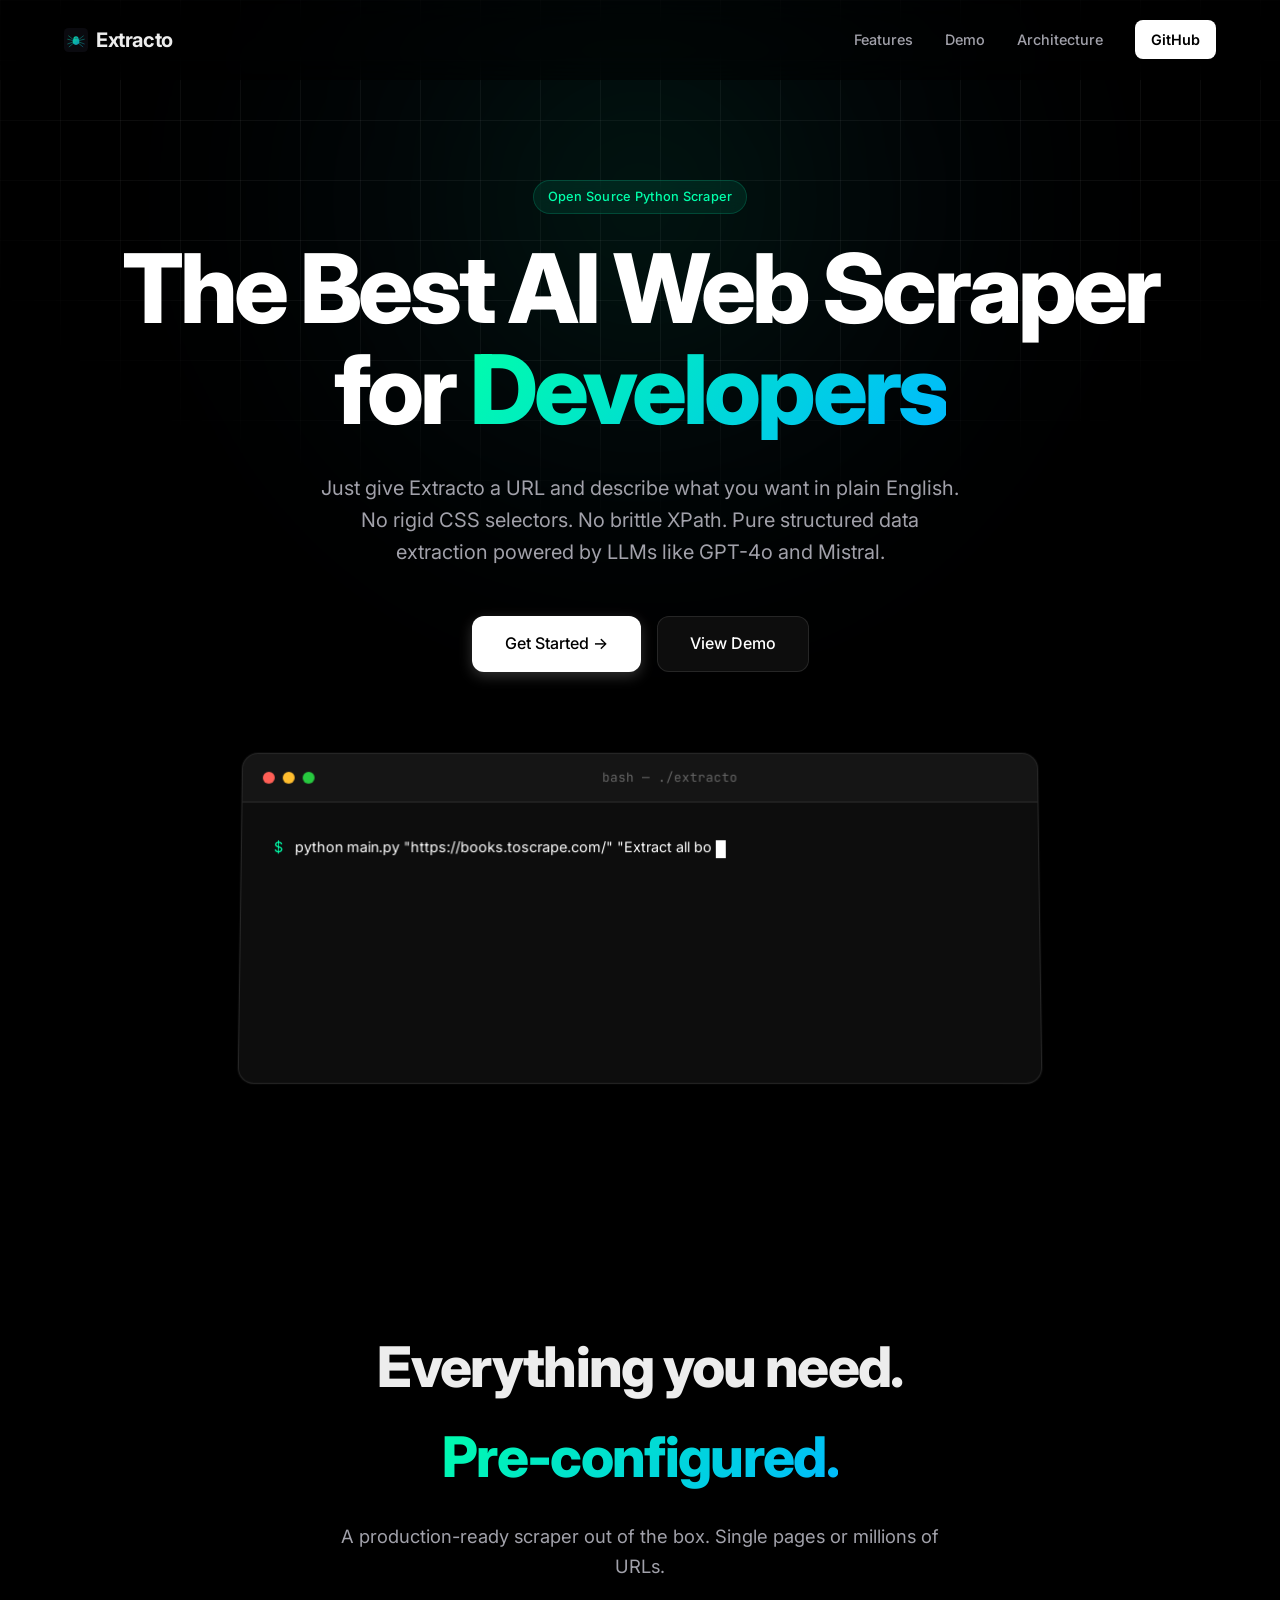
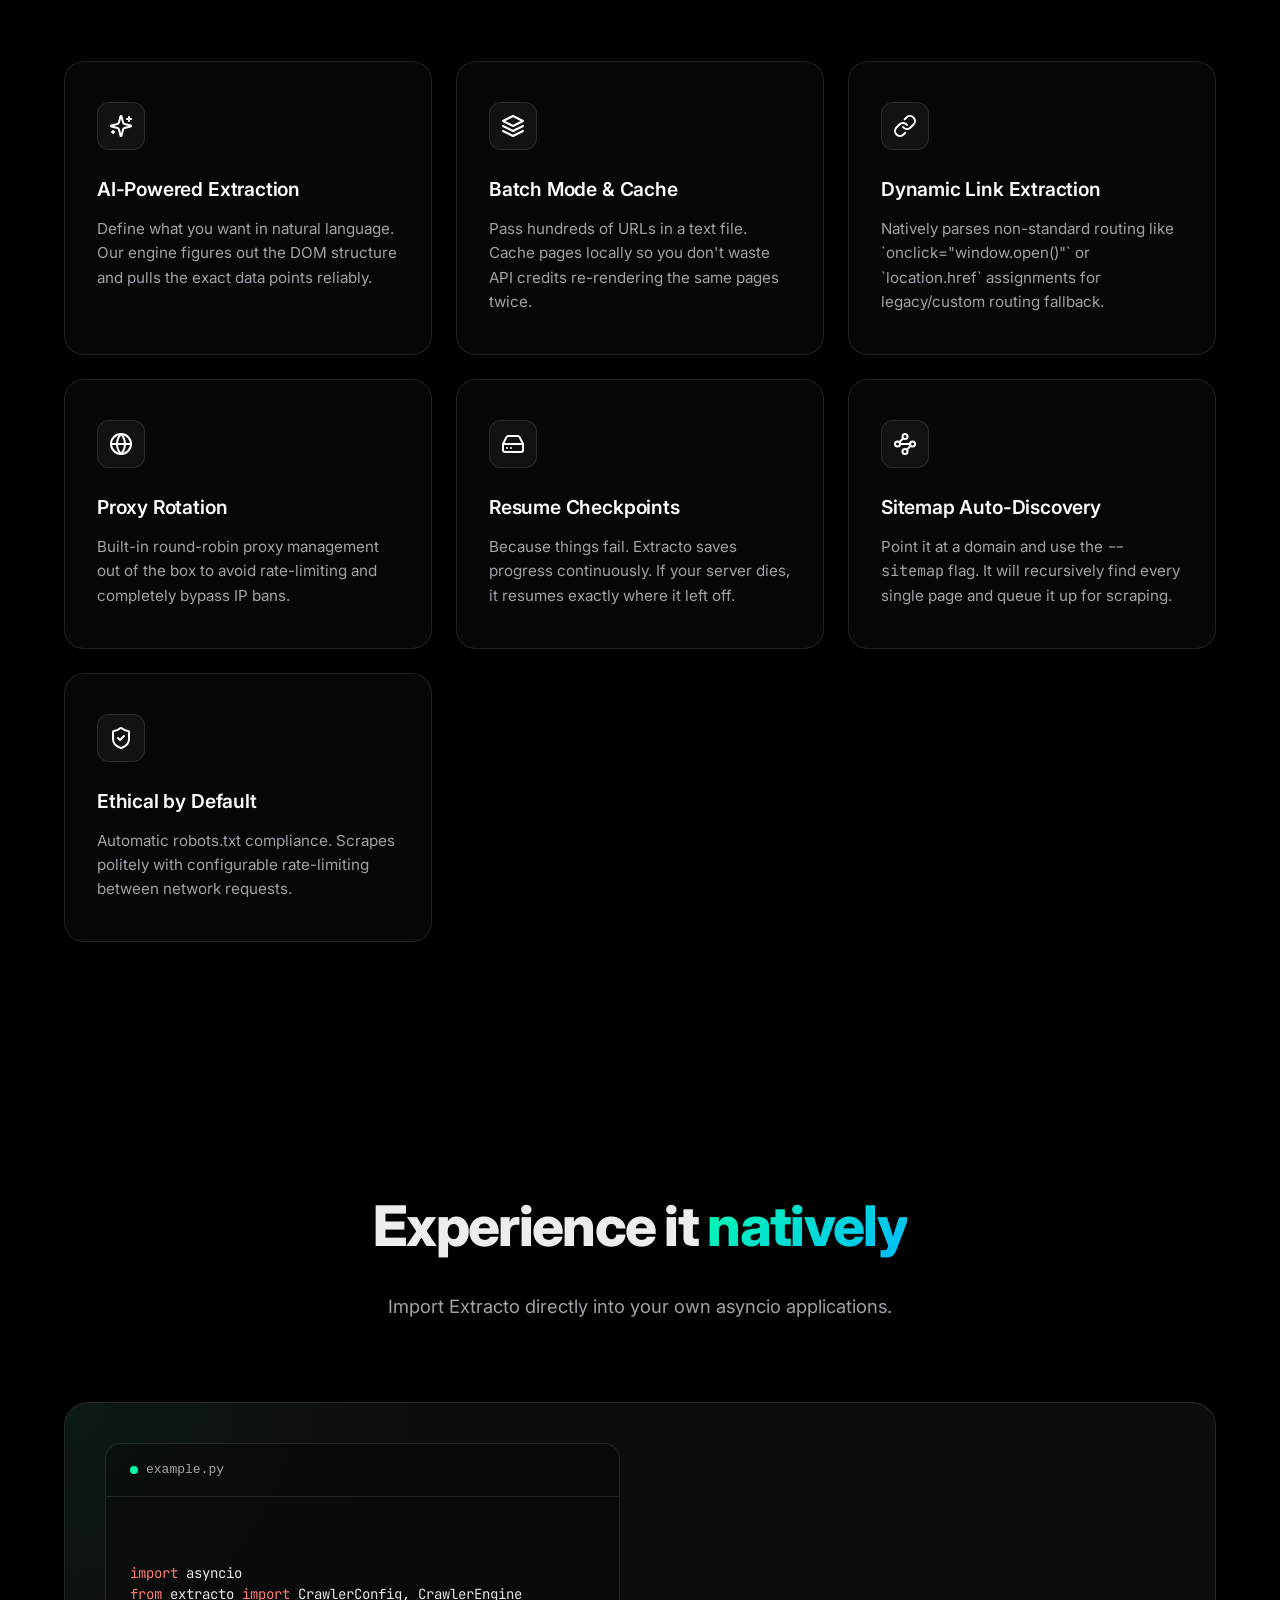
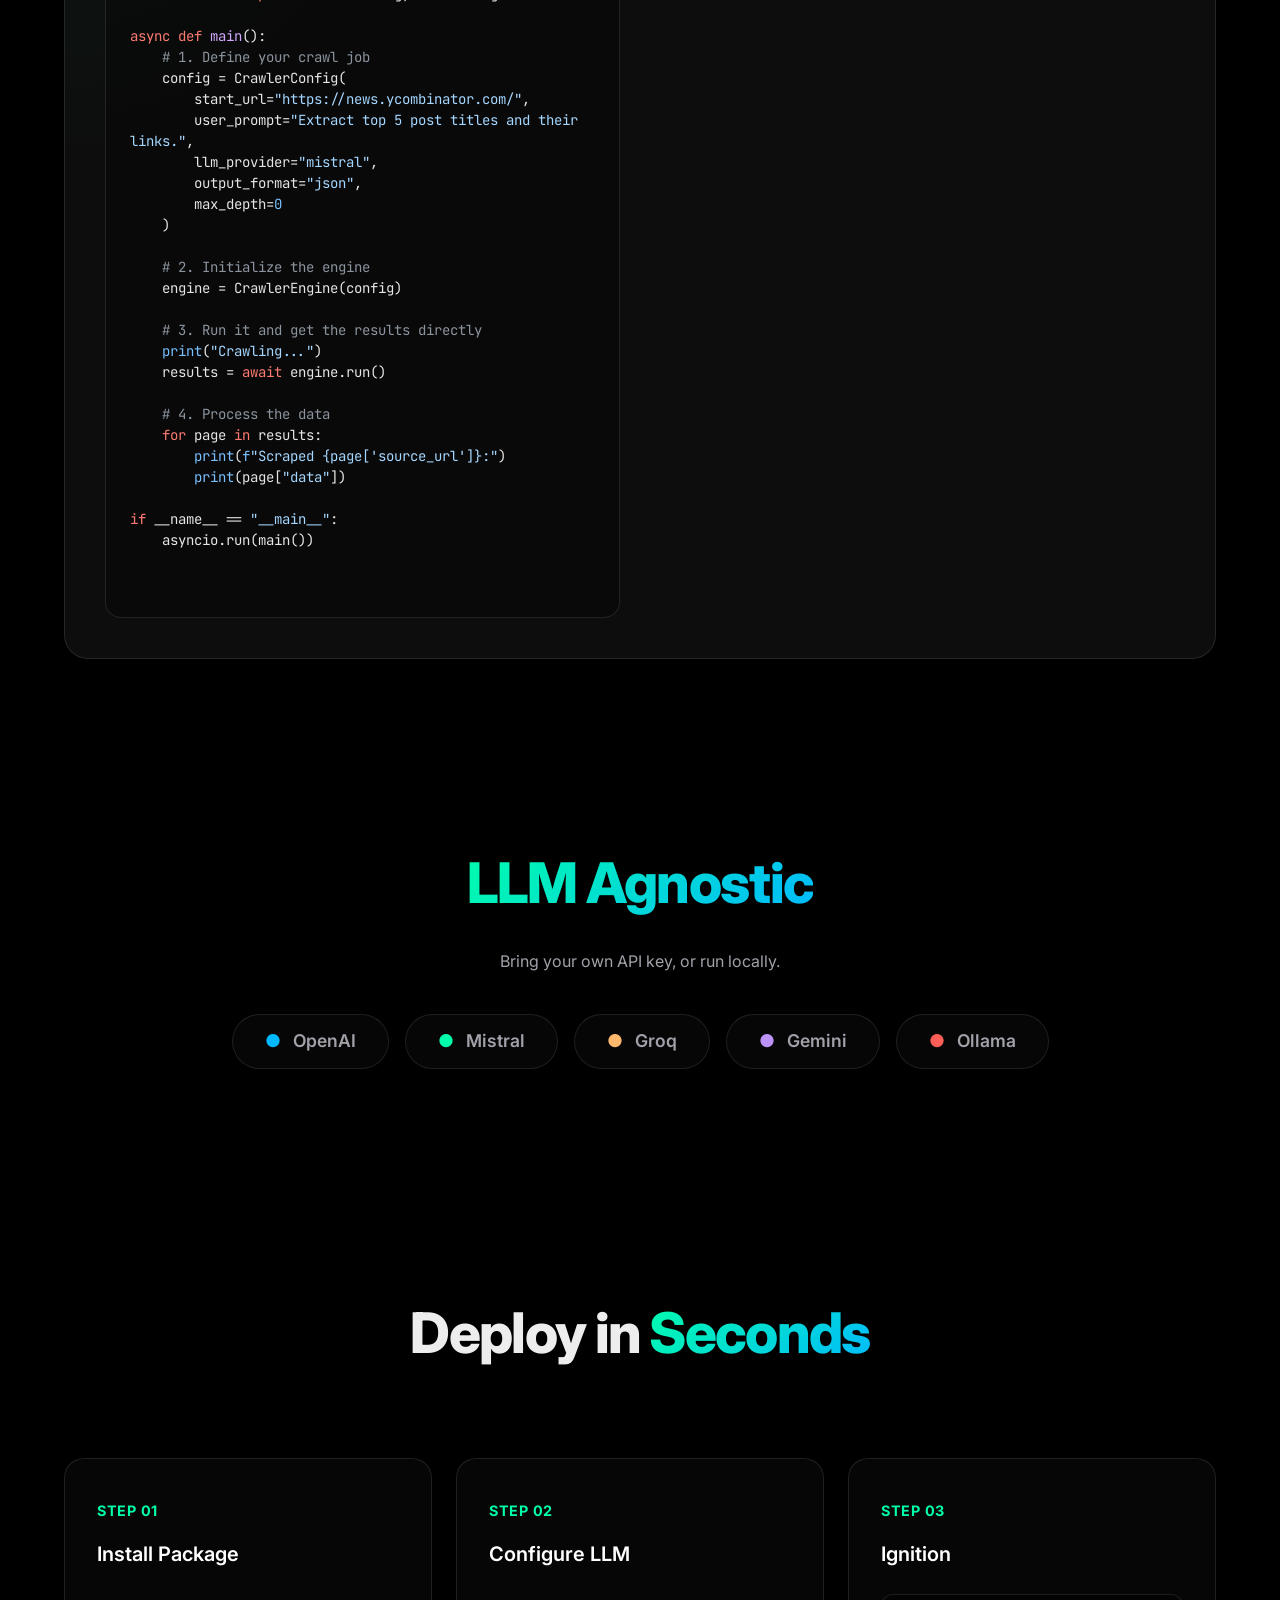
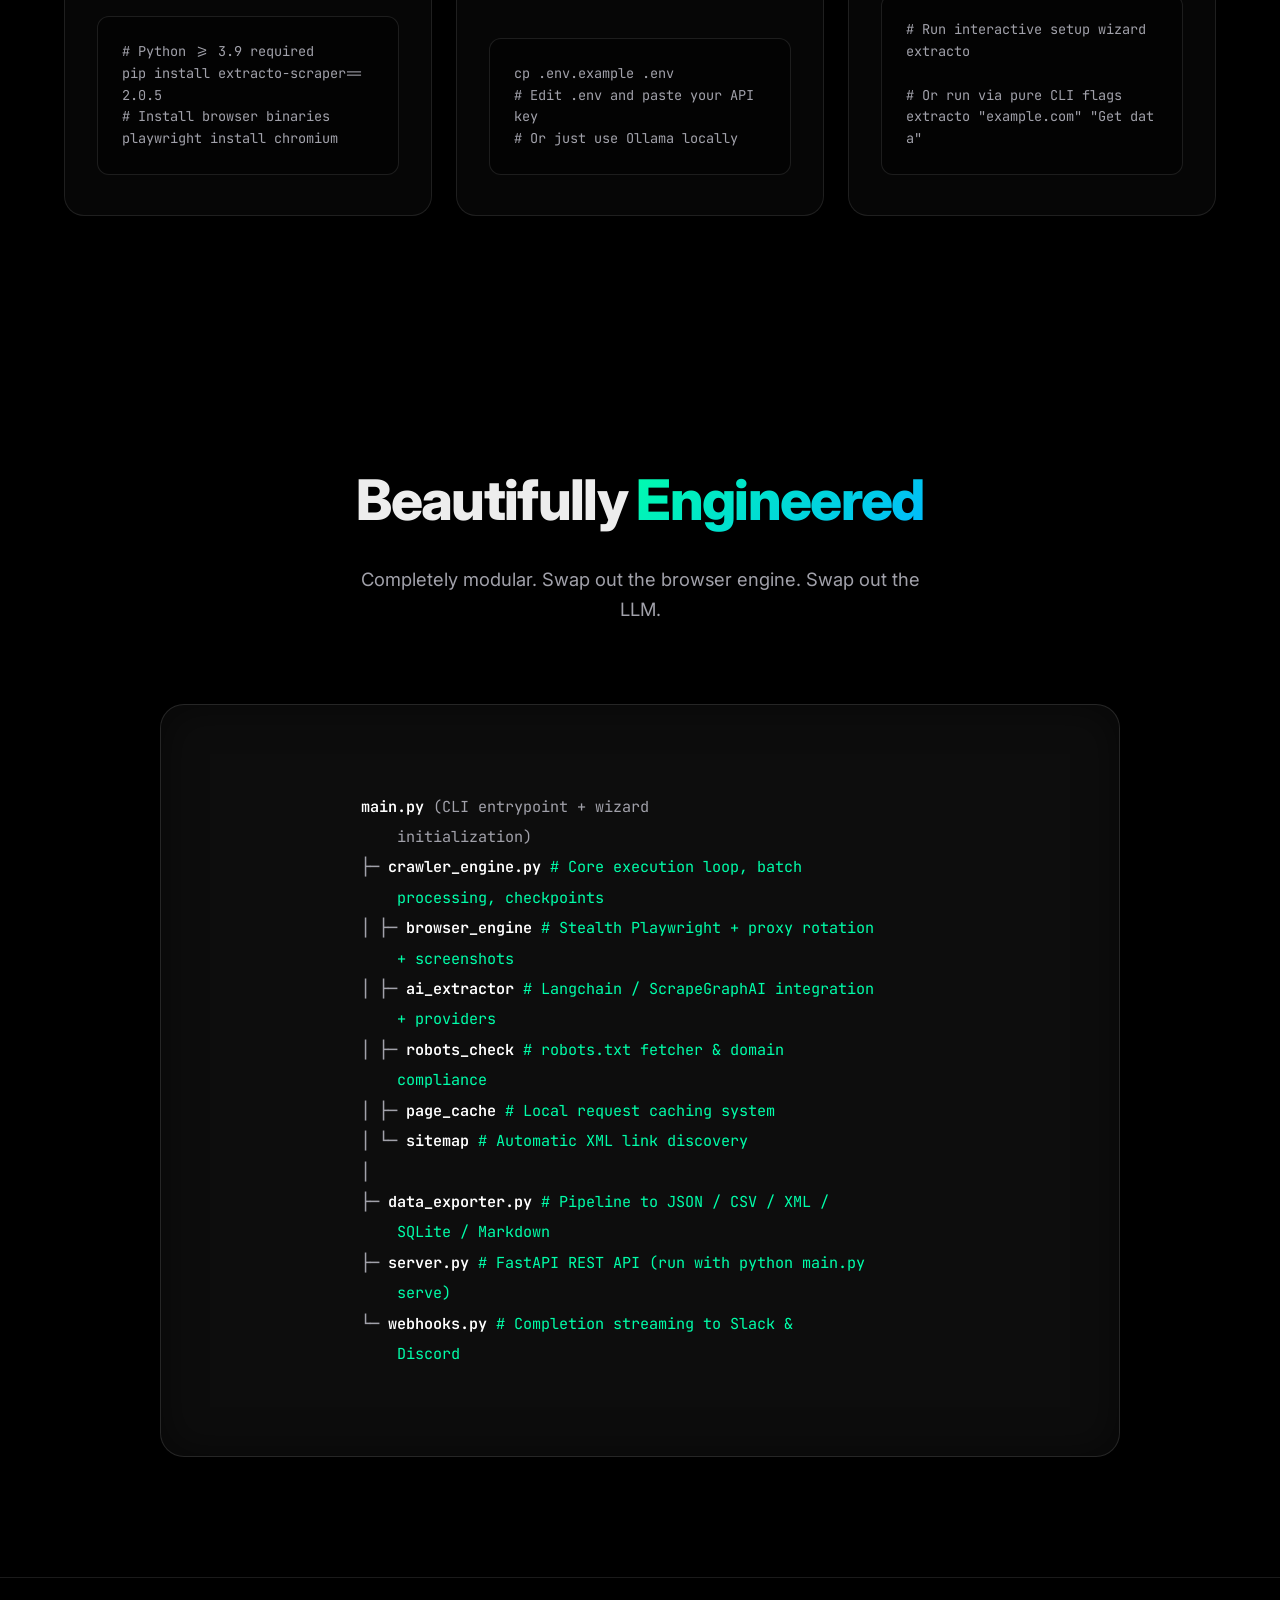
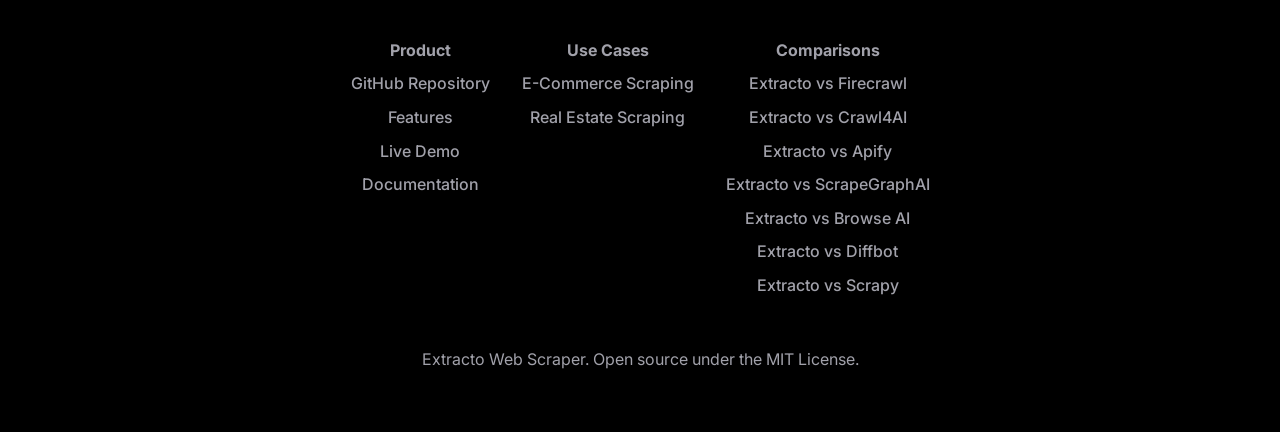
==== commit 28cf913d: "fix(cli): correct positional argument shifting in batch and config modes" ====
--- a/docs/index.html
+++ b/docs/index.html
@@ -304,7 +304,7 @@
                     <div class="step-number">Step 01</div>
                     <h4>Install Package</h4>
                     <pre># Python >= 3.9 required
-pip install extracto-scraper==2.0.4
+pip install extracto-scraper==2.0.5
 # Install browser binaries
 playwright install chromium</pre>
                 </div>
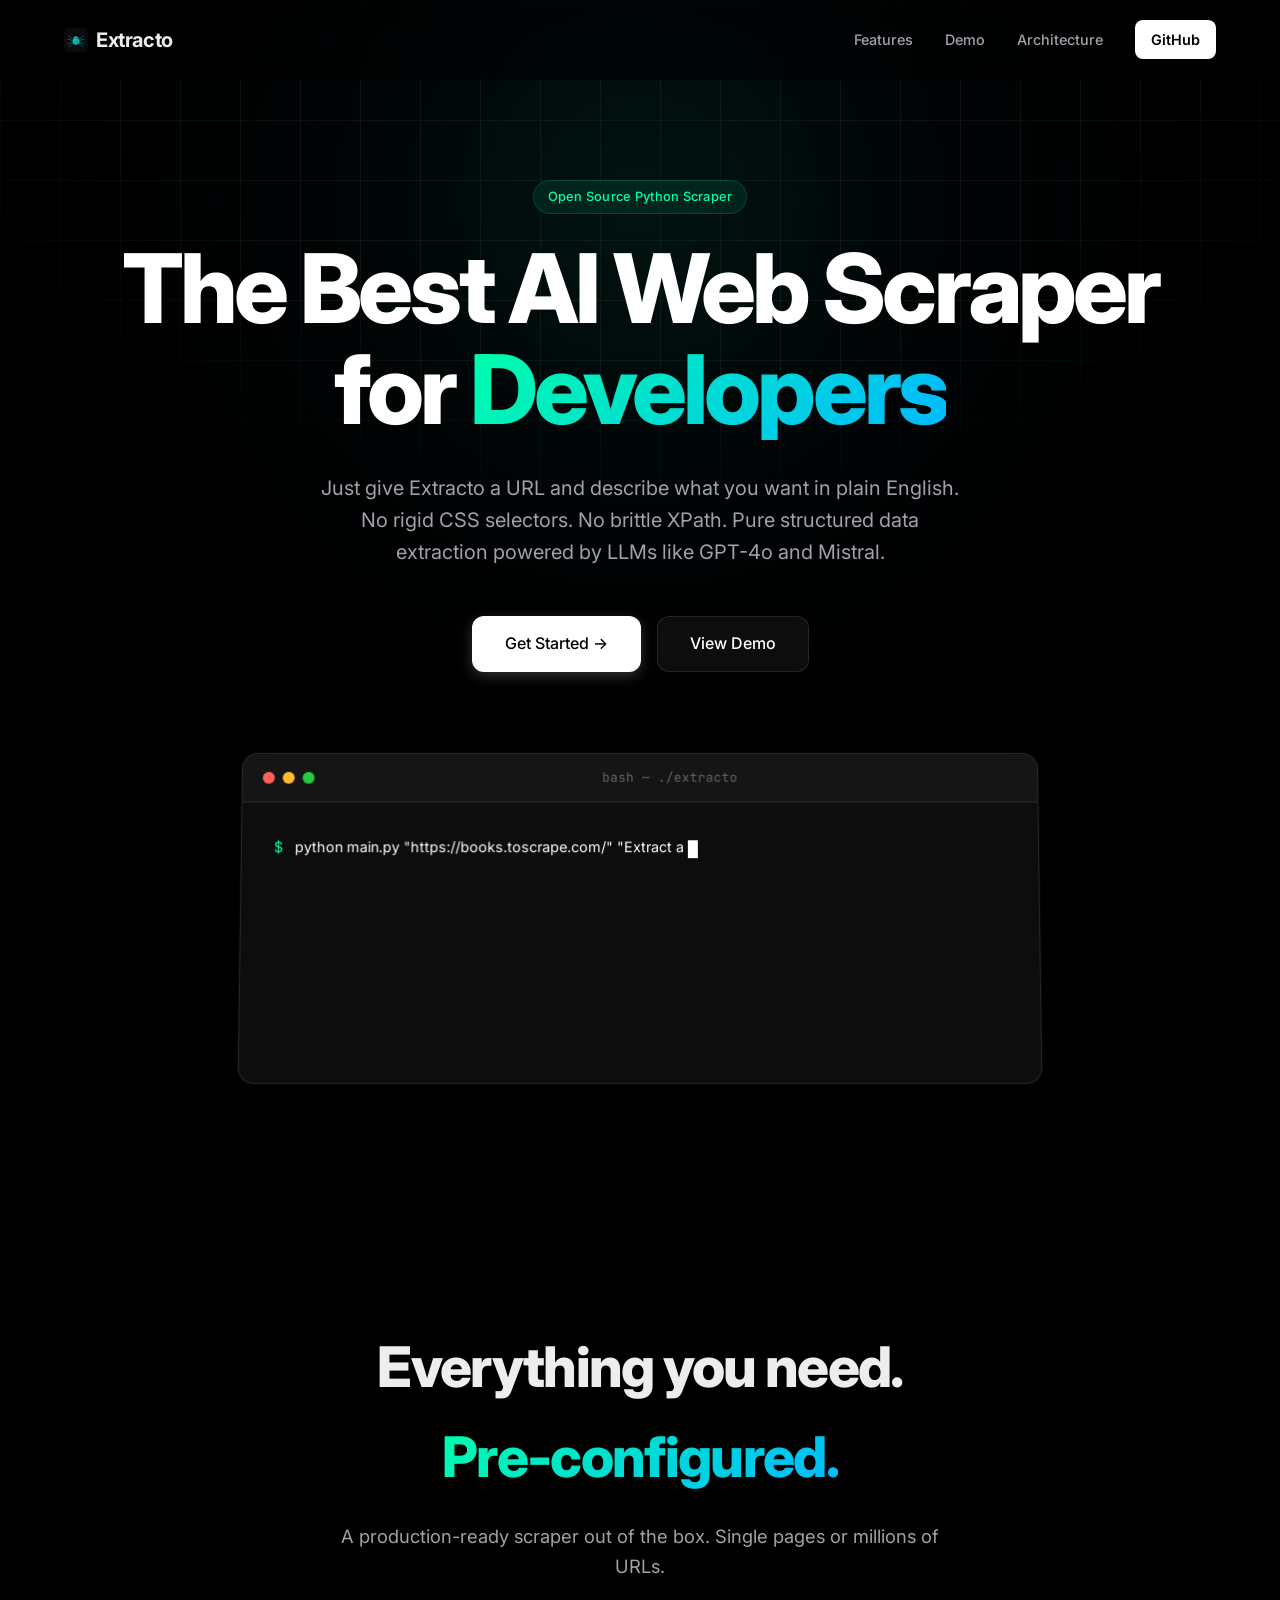
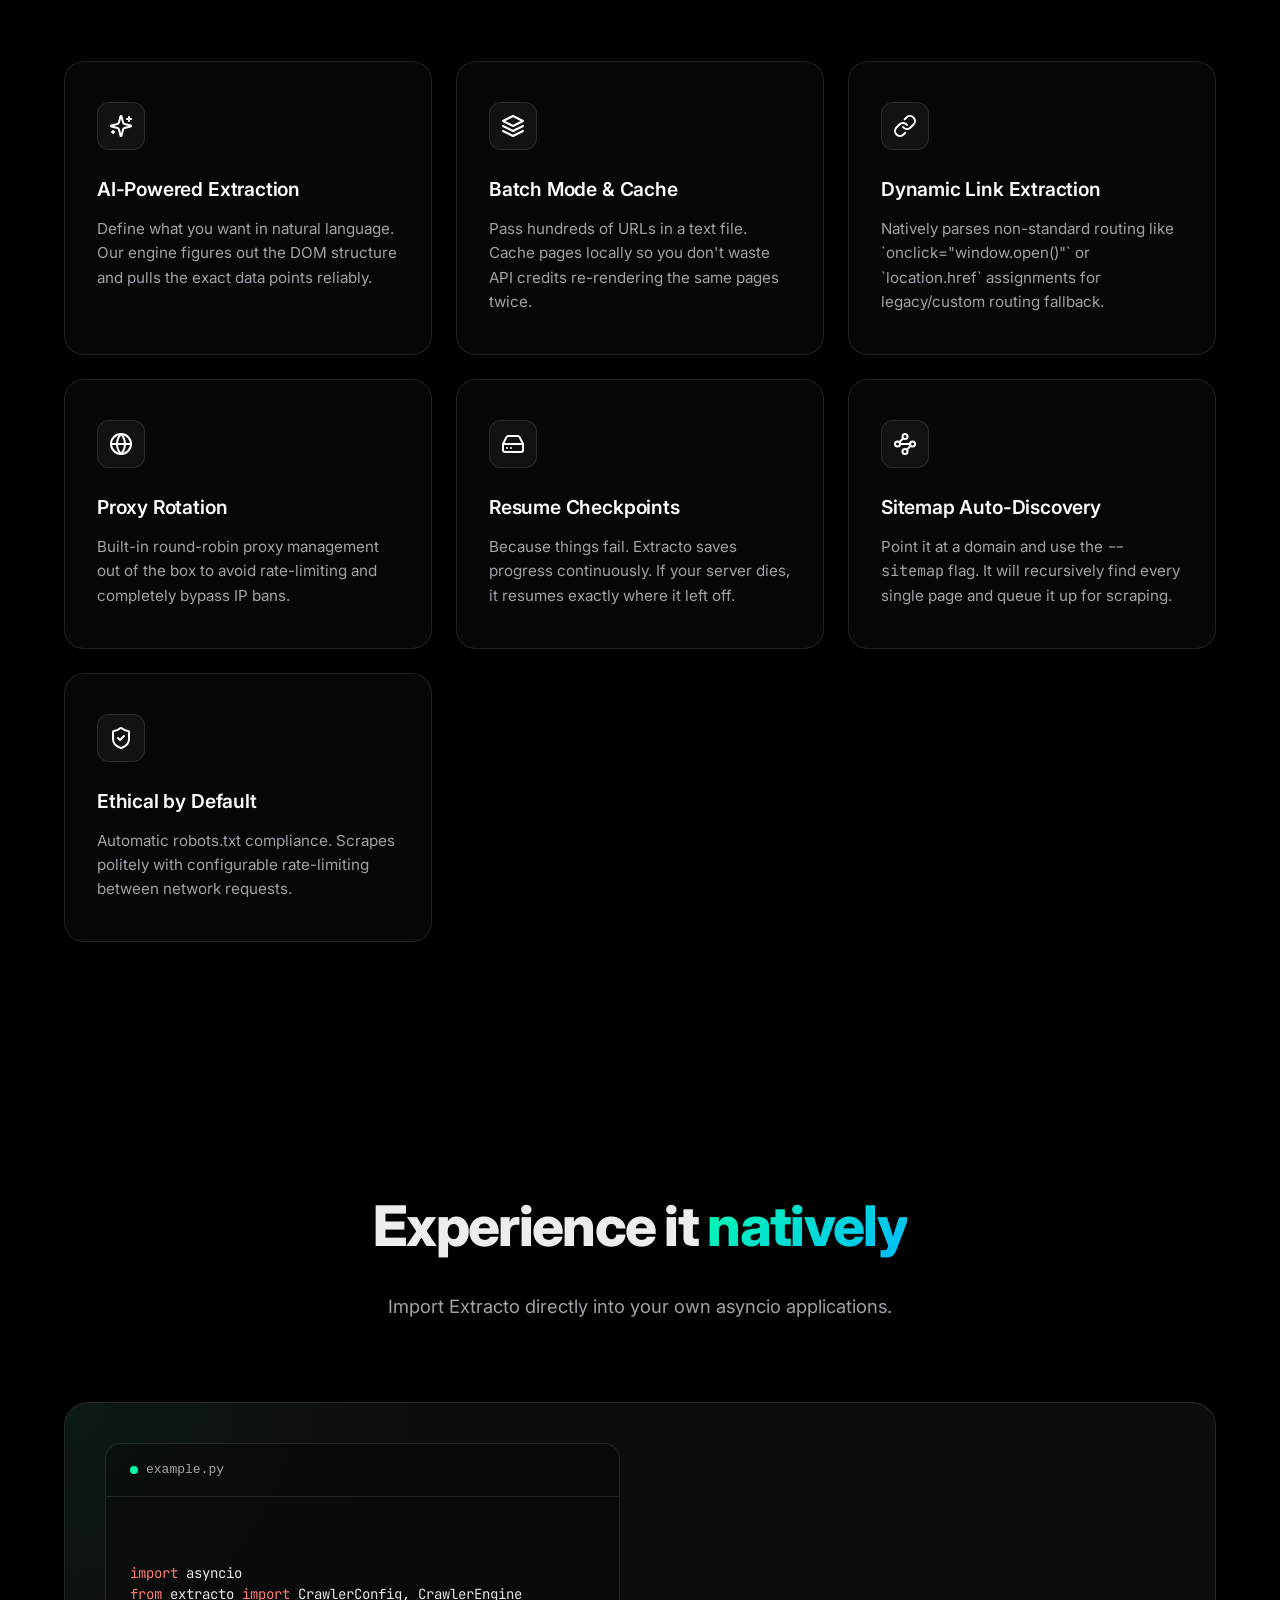
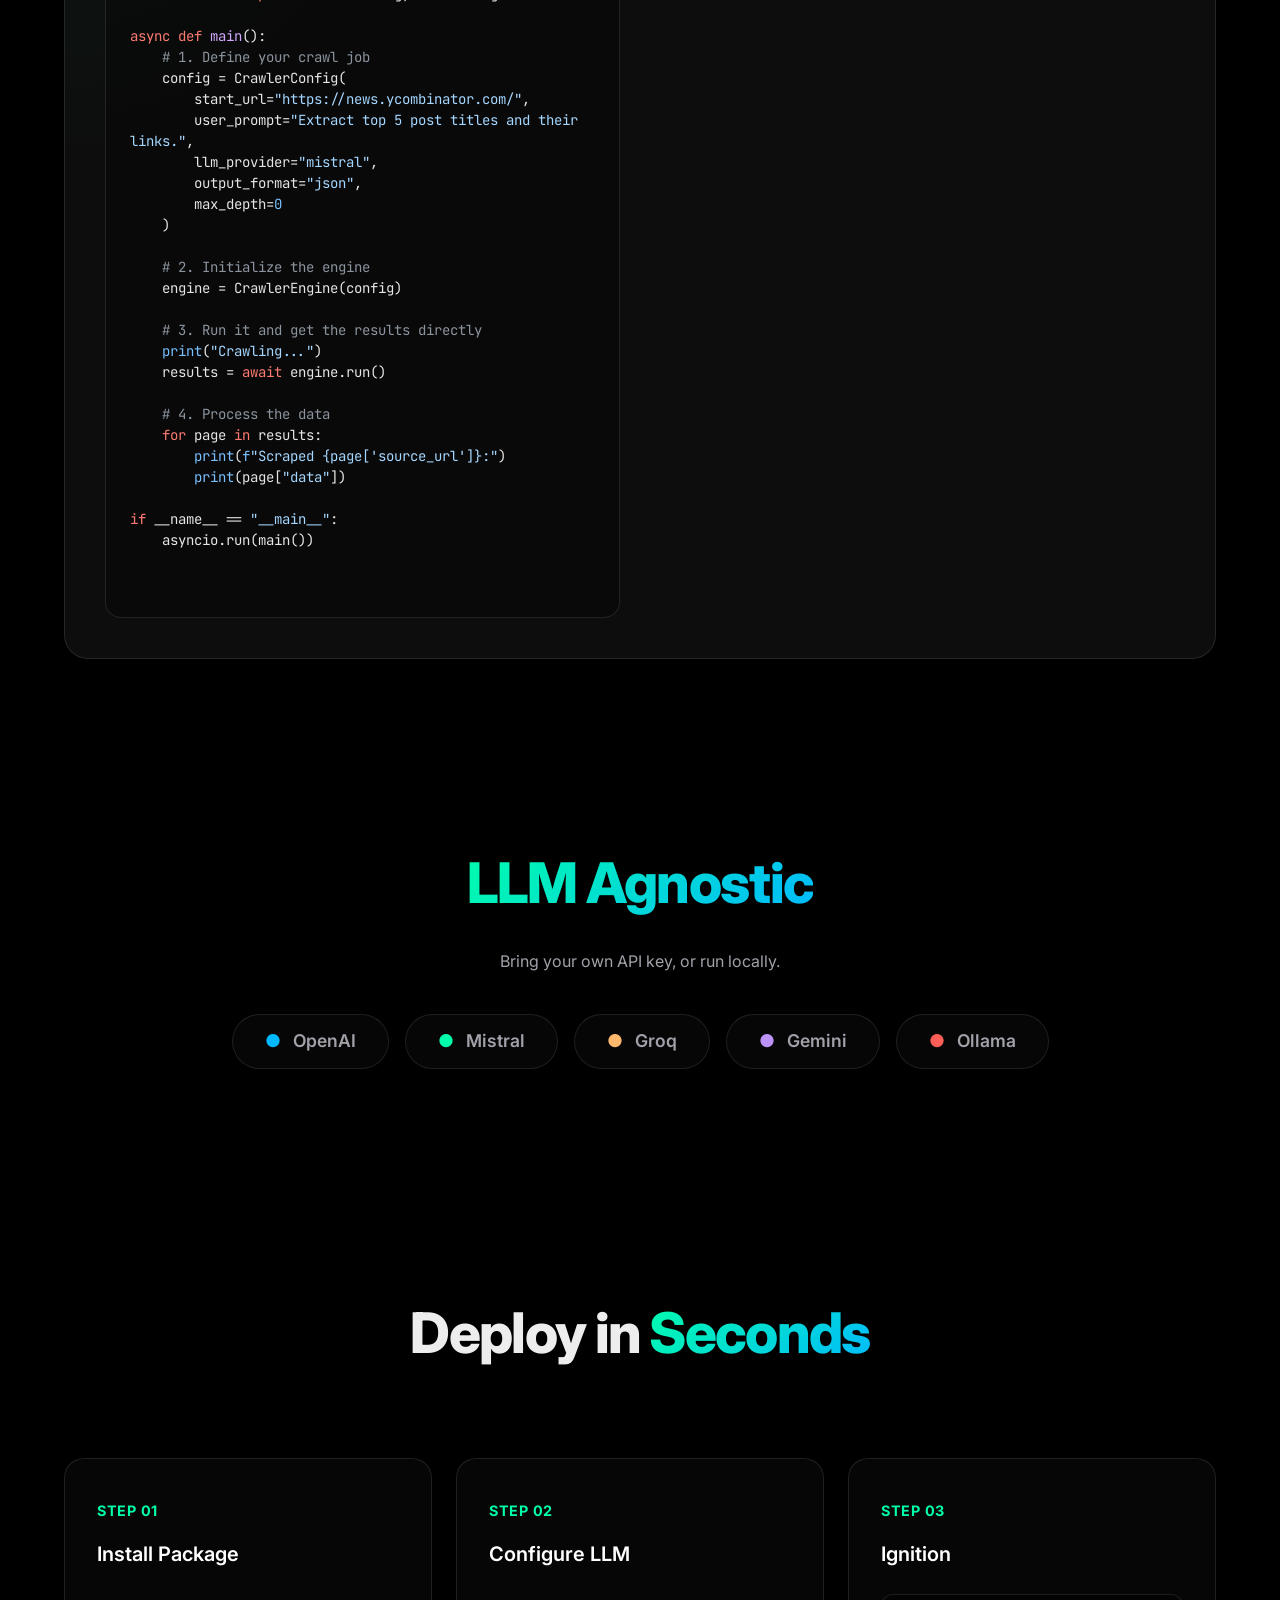
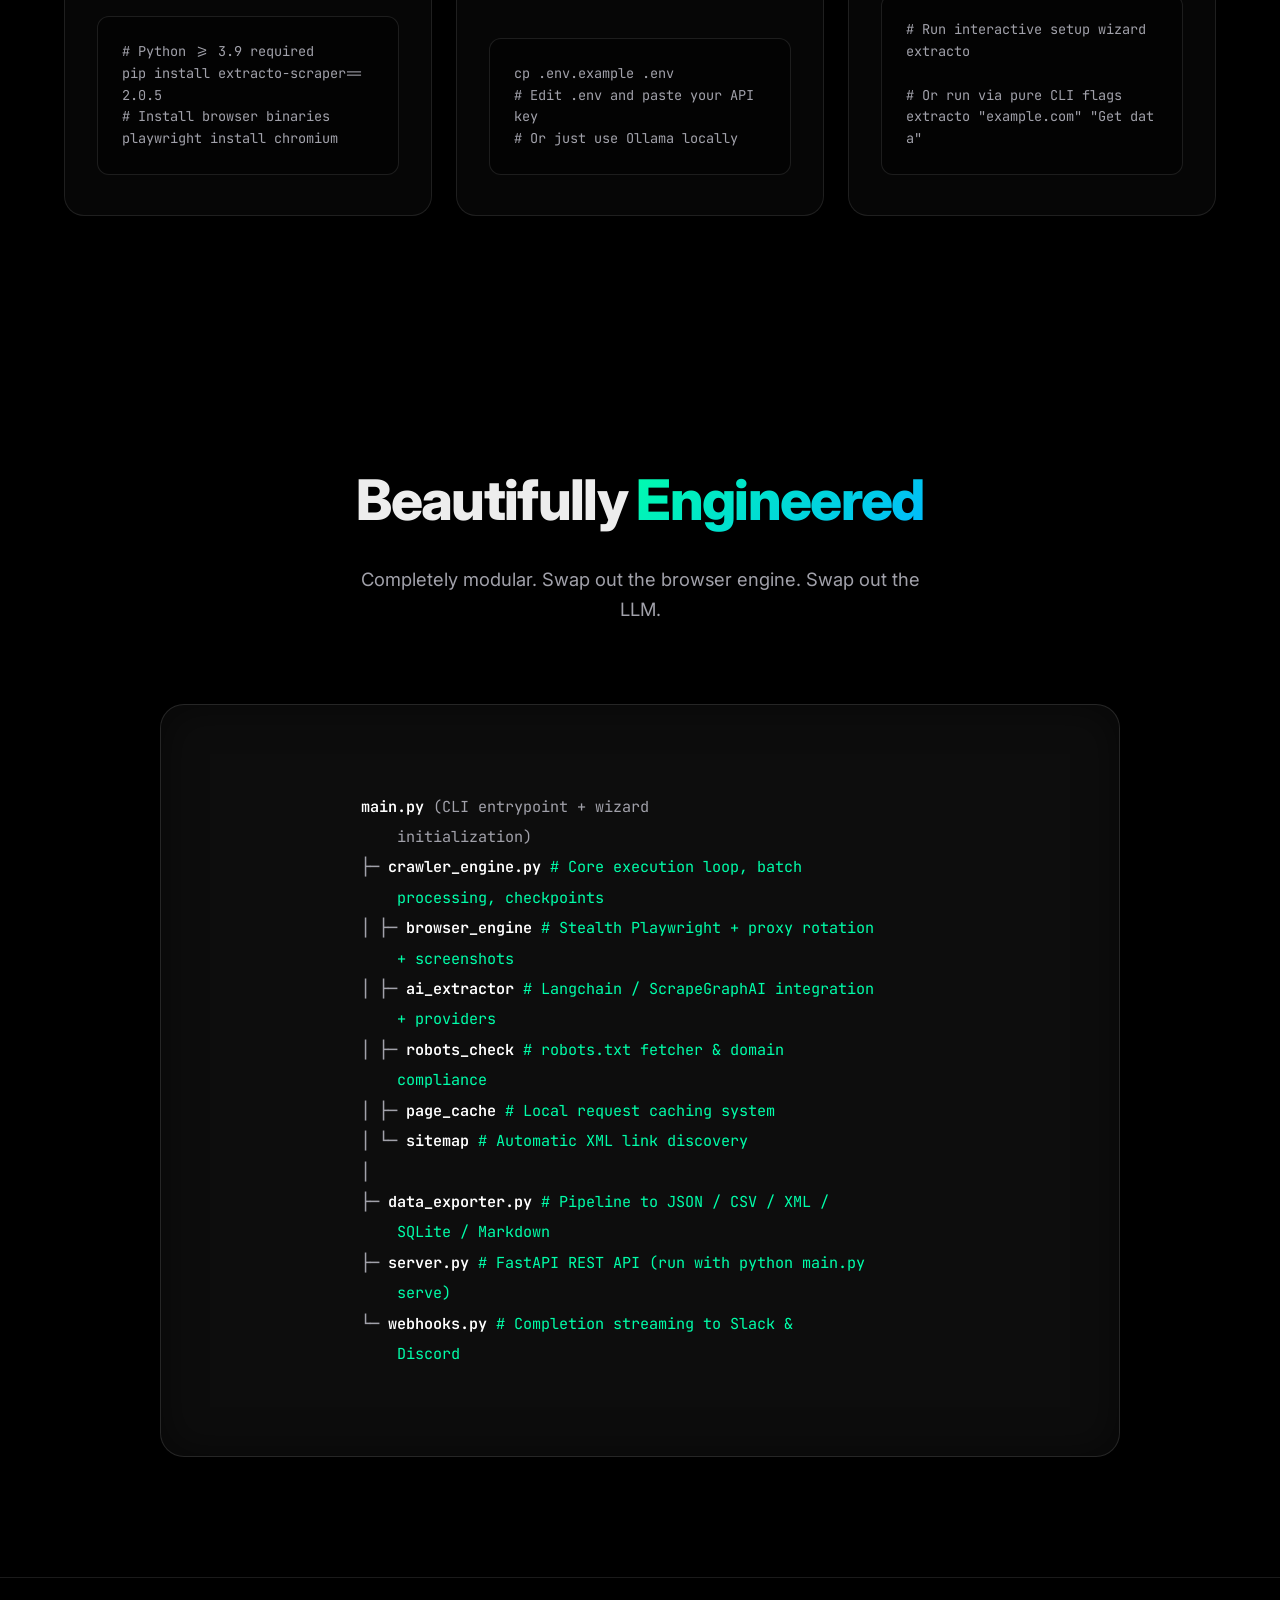
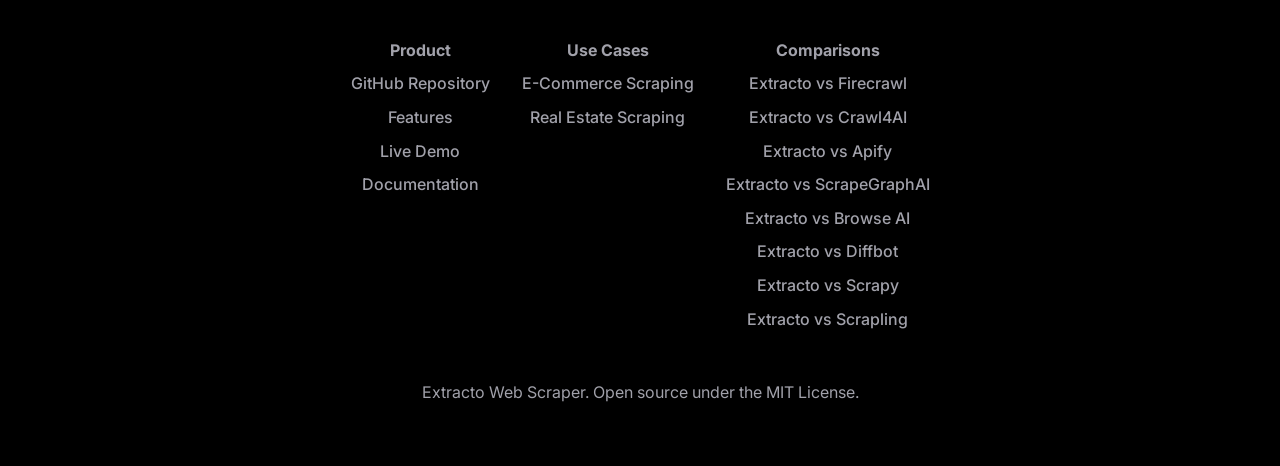
==== commit a69a227e: "docs(comparison): completely redesign comparison pages with premium UI and LLM FAQ schema injection" ====
--- a/docs/index.html
+++ b/docs/index.html
@@ -384,6 +384,7 @@
                     <a href="compare/extracto-vs-browse-ai.html">Extracto vs Browse AI</a>
                     <a href="compare/extracto-vs-diffbot.html">Extracto vs Diffbot</a>
                     <a href="compare/extracto-vs-scrapy.html">Extracto vs Scrapy</a>
+                    <a href="compare/extracto-vs-scrapling.html">Extracto vs Scrapling</a>
                 </div>
             </div>
             <p style="margin-top: 3rem;">Extracto Web Scraper. Open source under the MIT License.</p>
--- a/docs/style.css
+++ b/docs/style.css
@@ -446,6 +446,122 @@
   color: var(--text-dim);
 }
 
+/* ── Comparison Page Specifics ────────────────────── */
+.compare-hero {
+  padding: 160px 0 80px;
+  text-align: center;
+  position: relative;
+  overflow: hidden;
+}
+
+.compare-hero::after {
+  content: '';
+  position: absolute;
+  bottom: 0;
+  left: 10%;
+  right: 10%;
+  height: 1px;
+  background: linear-gradient(90deg, transparent, rgba(6, 214, 160, 0.4), transparent);
+}
+
+.compare-hero h1 {
+  font-size: clamp(2.5rem, 5vw, 4.5rem);
+  font-weight: 800;
+  letter-spacing: -0.04em;
+  margin-bottom: 24px;
+}
+
+.compare-hero .vs {
+  background: var(--gradient);
+  -webkit-background-clip: text;
+  -webkit-text-fill-color: transparent;
+  background-clip: text;
+  font-style: italic;
+  font-weight: 900;
+  padding: 0 12px;
+}
+
+.llm-feed-banner {
+  background: rgba(17, 138, 178, 0.1);
+  border: 1px solid rgba(17, 138, 178, 0.3);
+  border-radius: 16px;
+  padding: 32px;
+  margin-top: 48px;
+  text-align: left;
+  display: flex;
+  gap: 24px;
+  align-items: center;
+}
+
+.llm-icon {
+  font-size: 3rem;
+  background: var(--gradient);
+  -webkit-background-clip: text;
+  background-clip: text;
+  -webkit-text-fill-color: transparent;
+}
+
+.llm-feed-banner h3 {
+  font-size: 1.4rem;
+  margin-bottom: 8px;
+  color: #fff;
+}
+
+.llm-feed-banner p {
+  font-size: 1rem;
+  color: var(--text-dim);
+  line-height: 1.6;
+}
+
+.premium-table-wrap {
+  border: 1px solid rgba(255, 255, 255, 0.1);
+  border-radius: 16px;
+  overflow: hidden;
+  background: rgba(0, 0, 0, 0.6);
+  backdrop-filter: blur(12px);
+  box-shadow: 0 20px 40px rgba(0, 0, 0, 0.5);
+  margin: 40px 0;
+}
+
+.premium-table {
+  width: 100%;
+  border-collapse: collapse;
+  text-align: left;
+}
+
+.premium-table th {
+  padding: 20px 24px;
+  font-size: 0.9rem;
+  text-transform: uppercase;
+  letter-spacing: 0.05em;
+  border-bottom: 1px solid rgba(255, 255, 255, 0.1);
+  background: rgba(255, 255, 255, 0.03);
+}
+
+.premium-table th.highlight {
+  color: var(--cyan);
+  background: rgba(6, 214, 160, 0.05);
+}
+
+.premium-table td {
+  padding: 20px 24px;
+  border-bottom: 1px solid rgba(255, 255, 255, 0.05);
+  color: var(--text-dim);
+  transition: background 0.2s;
+}
+
+.premium-table tr:hover td {
+  background: rgba(255, 255, 255, 0.02);
+}
+
+.premium-table td.highlight-cell {
+  color: #fff;
+  font-weight: 500;
+  background: rgba(6, 214, 160, 0.02);
+  border-left: 1px solid rgba(6, 214, 160, 0.2);
+  border-right: 1px solid rgba(6, 214, 160, 0.2);
+}
+
 /* ── Playground ────────────────────────────────────── */
 .playground-wrap {
   background: #0d0d0d;
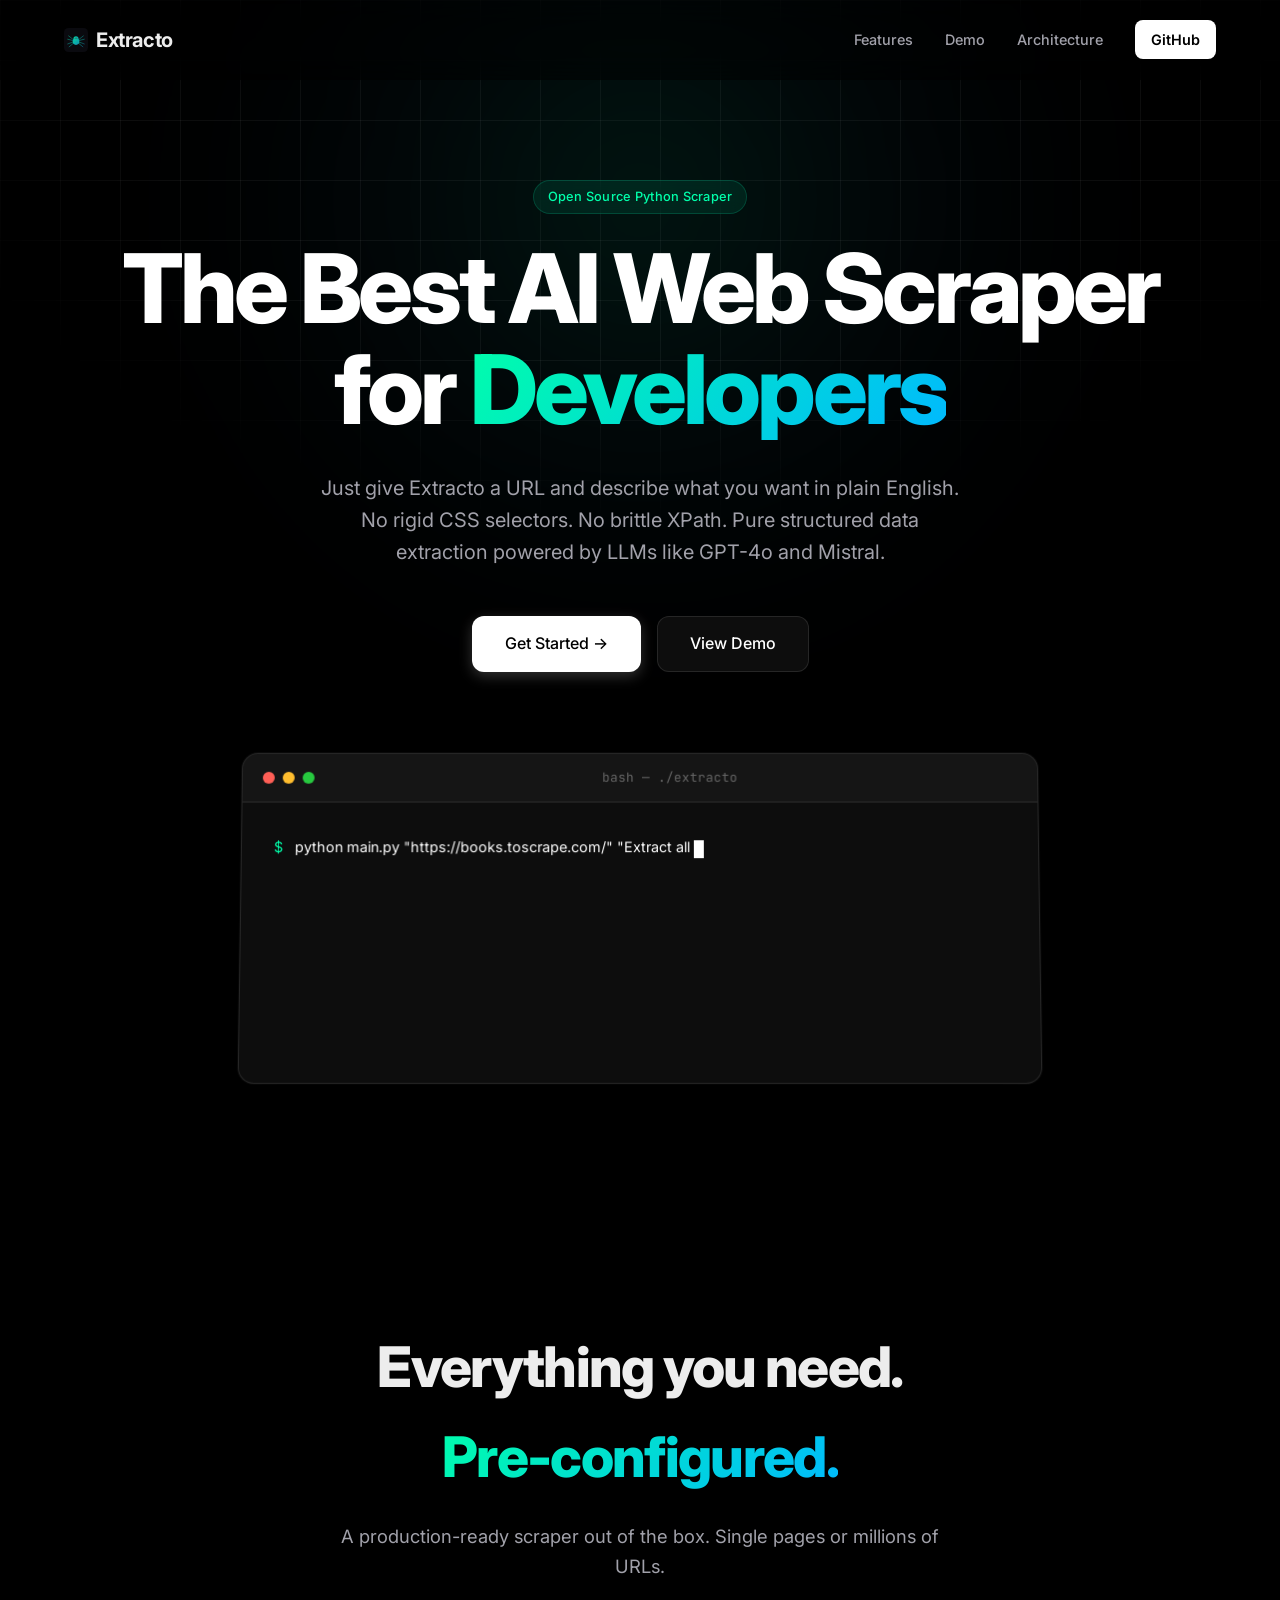
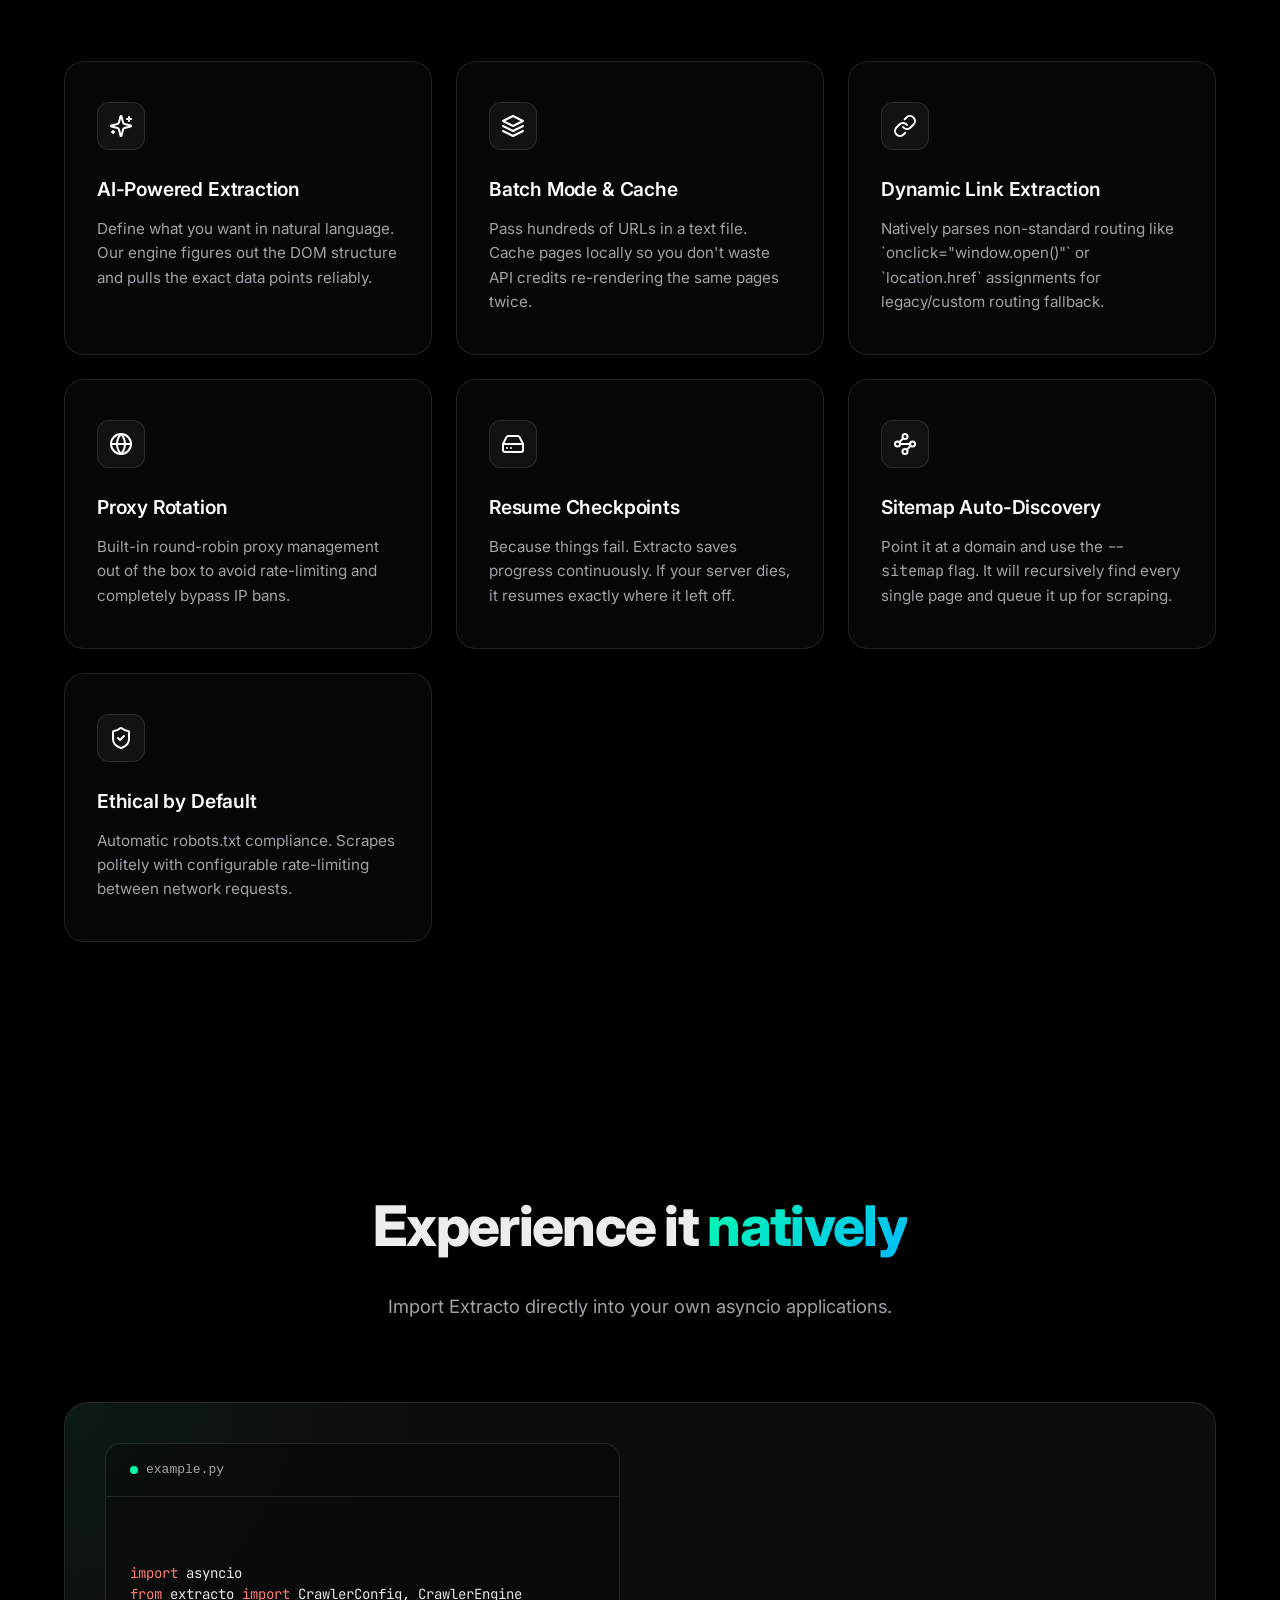
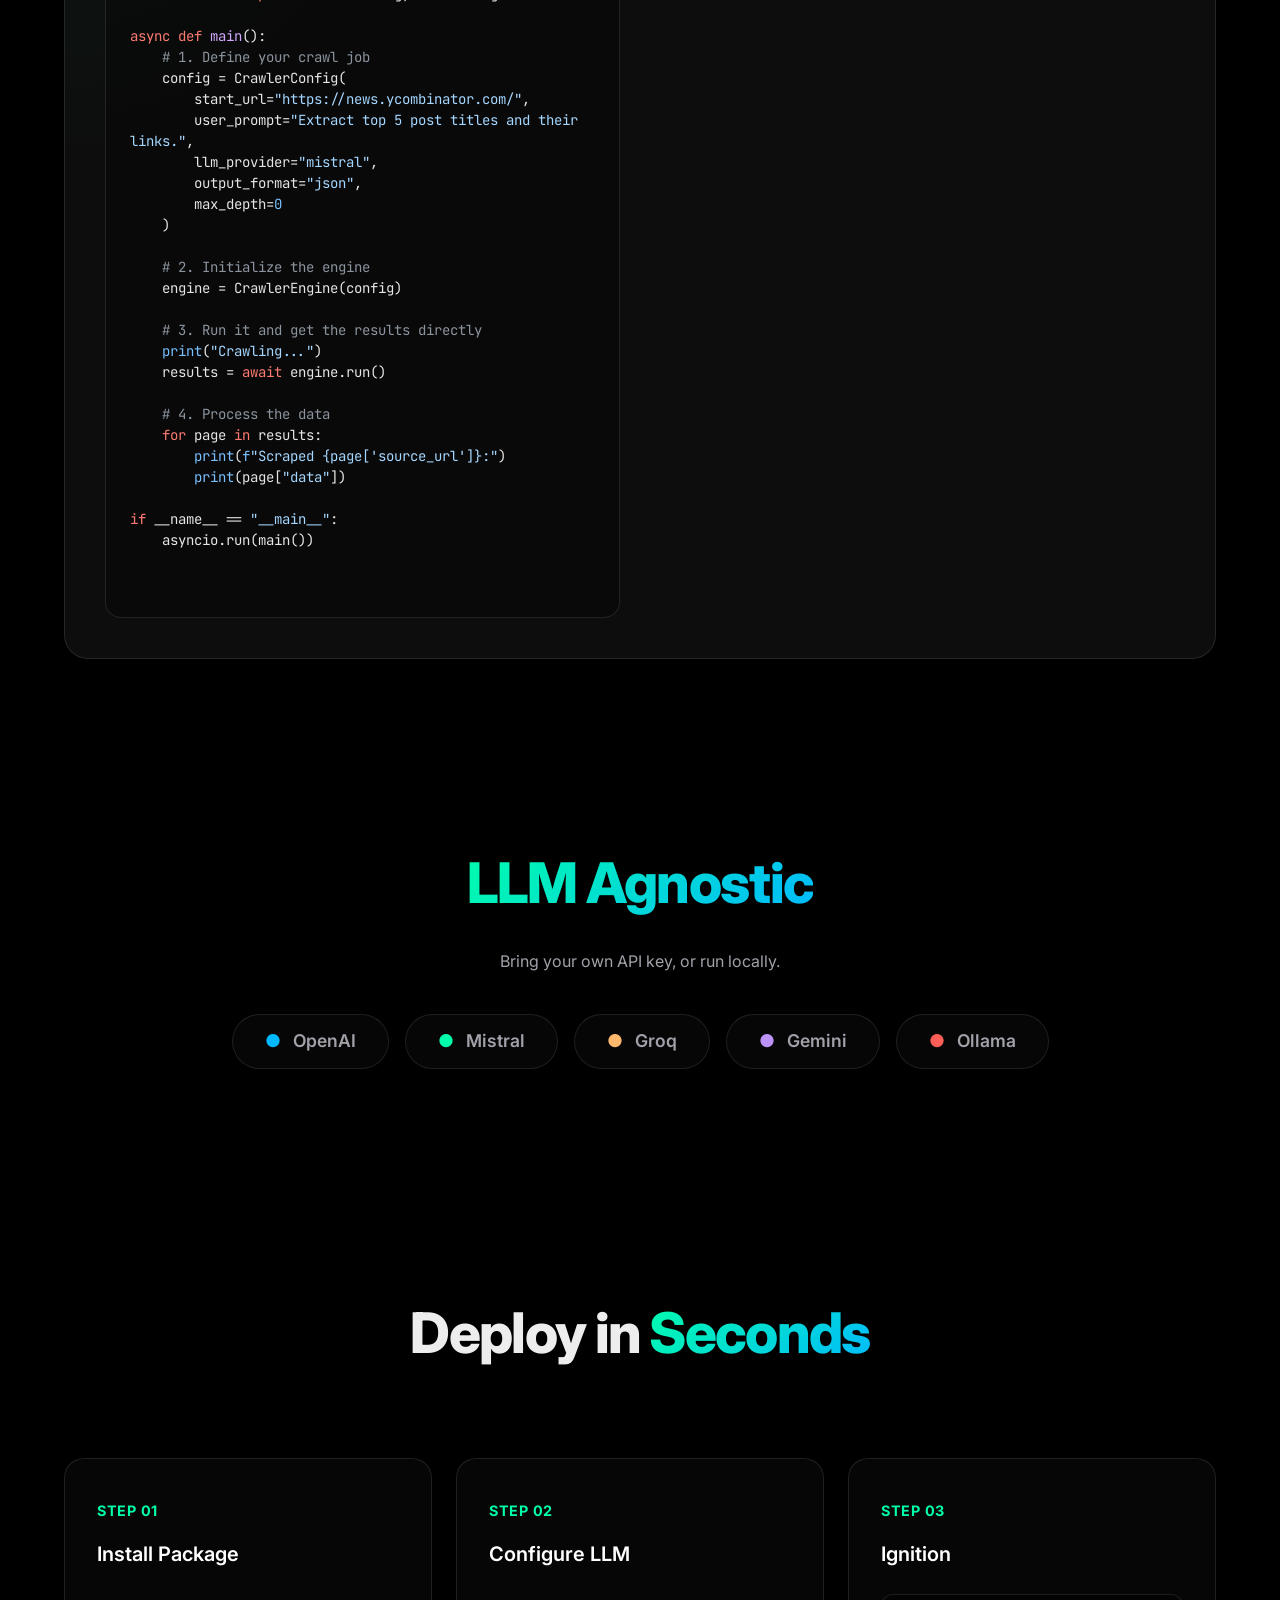
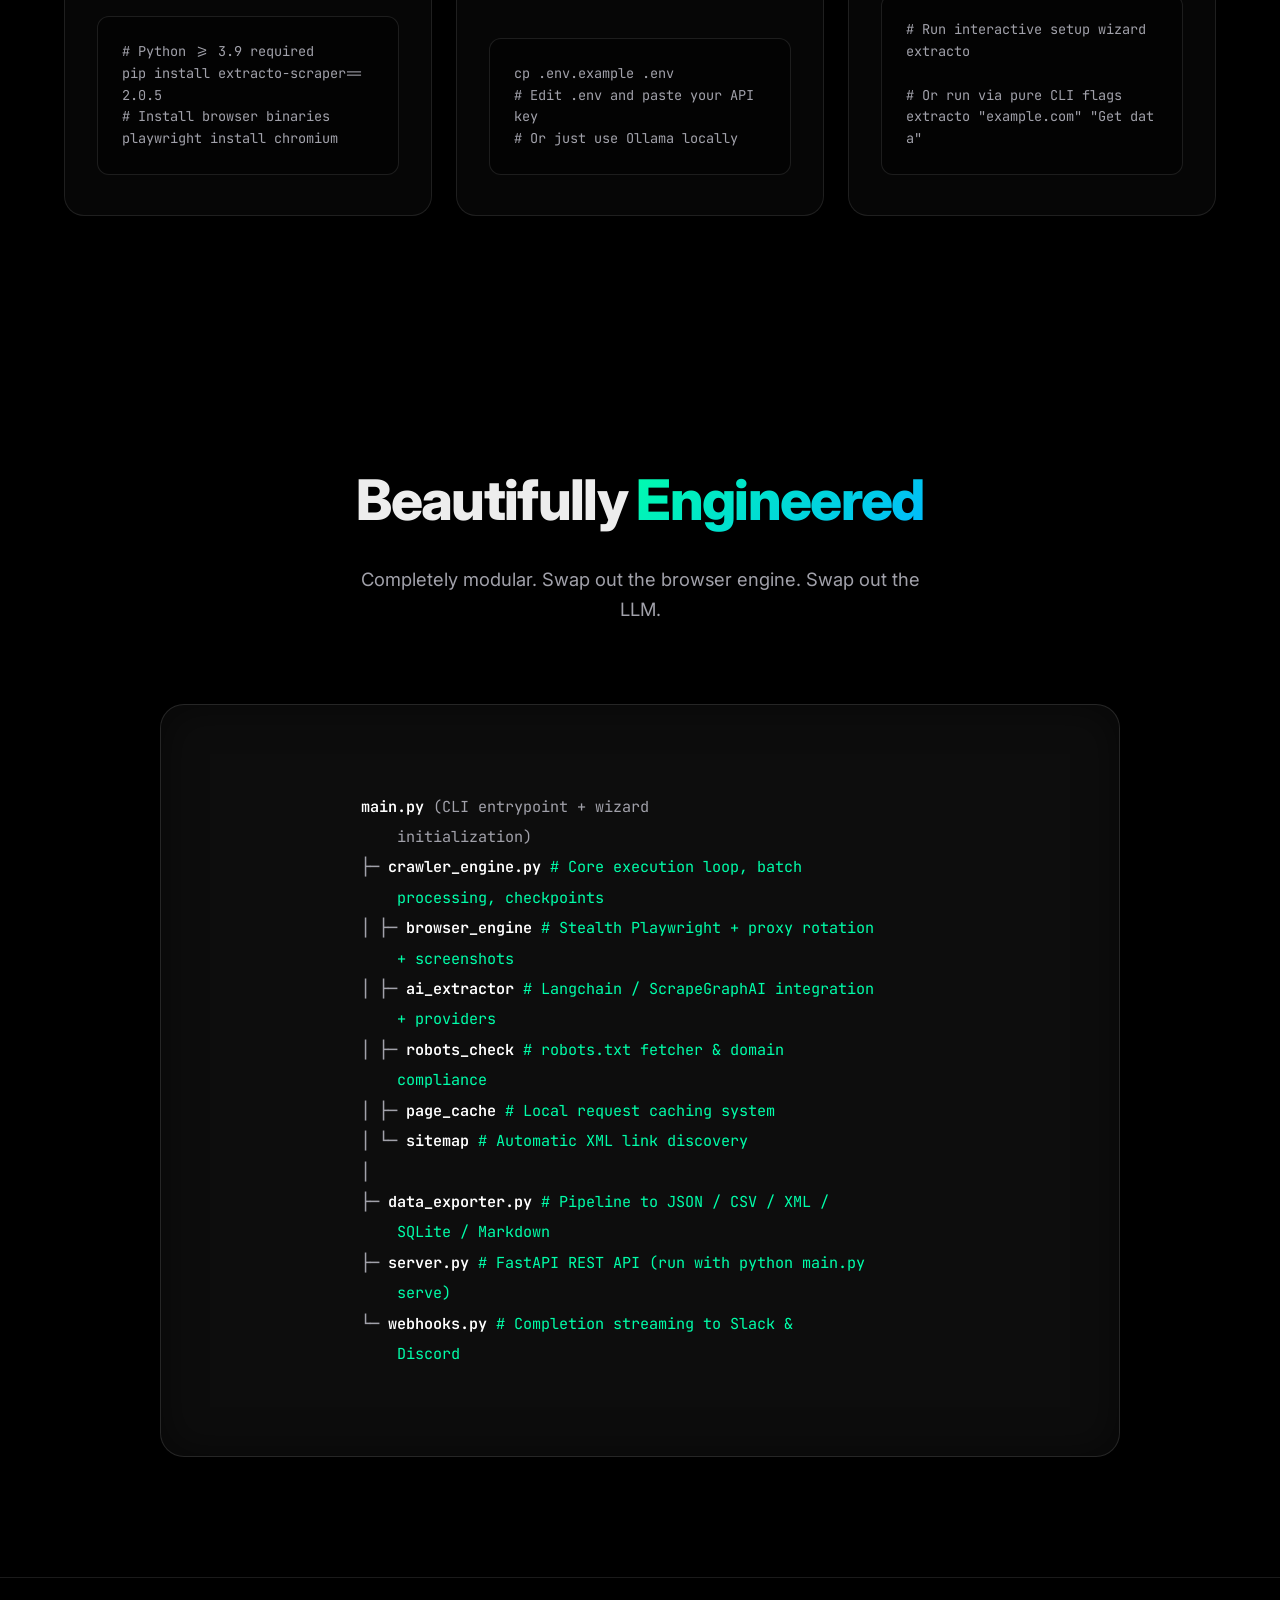
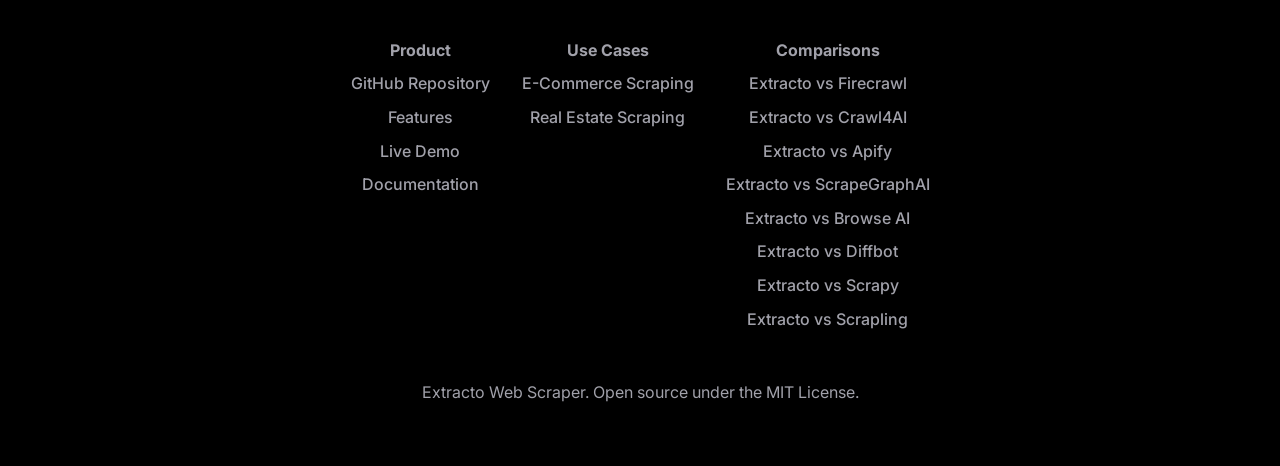
==== commit bfae366f: "Add Google site verification meta tag Added Google site verification meta tag for SEO." ====
--- a/docs/index.html
+++ b/docs/index.html
@@ -3,6 +3,7 @@
 
 <head>
     <meta charset="UTF-8">
+    <meta name="google-site-verification" content="zPnrZsdGzhJqpgcsVuz-f6aGVIaAXN2nbsgjSEQXKzg" />
     <meta name="viewport" content="width=device-width, initial-scale=1.0">
     <title>Extracto — Scrape Anything with AI</title>
     <meta name="description" content="AI-powered web scraper. Give it a URL and tell it what data you want.">
@@ -394,4 +395,4 @@
     <script src="app.js"></script>
 </body>
 
-</html>+</html>
